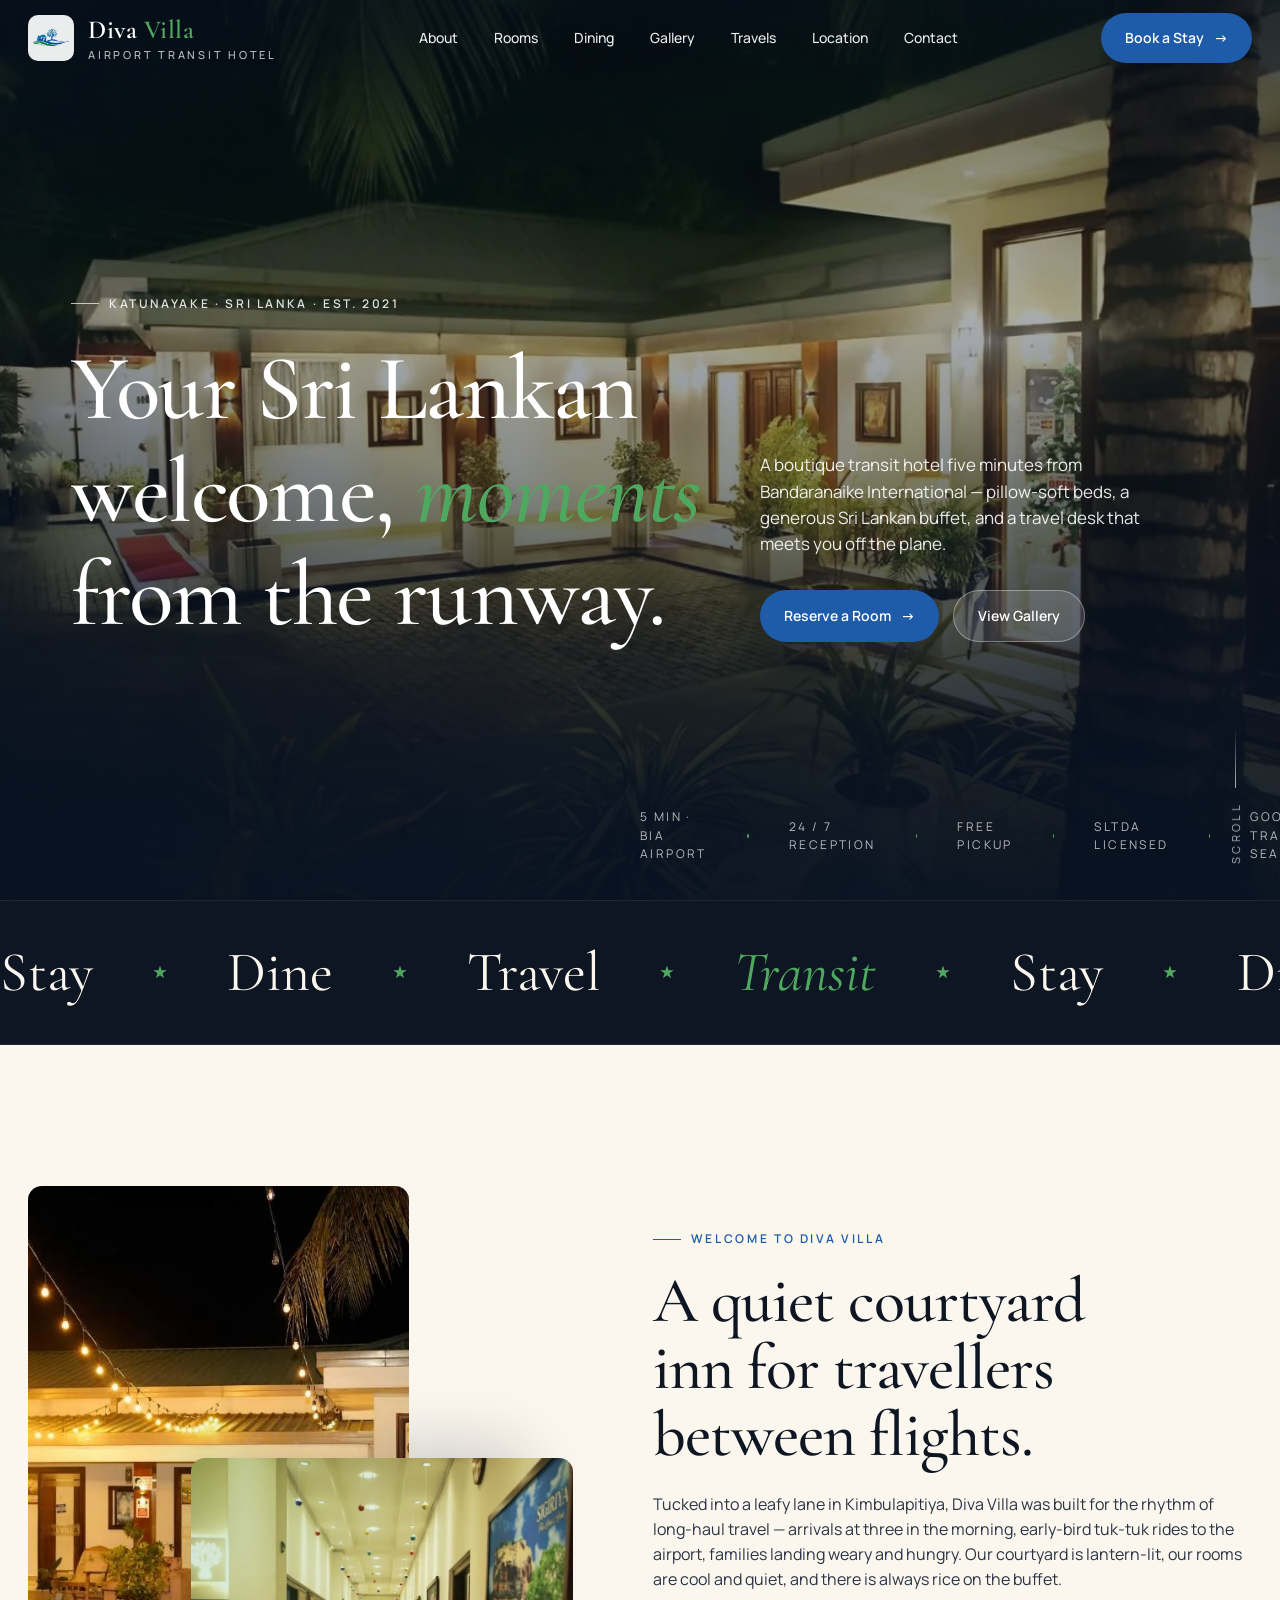
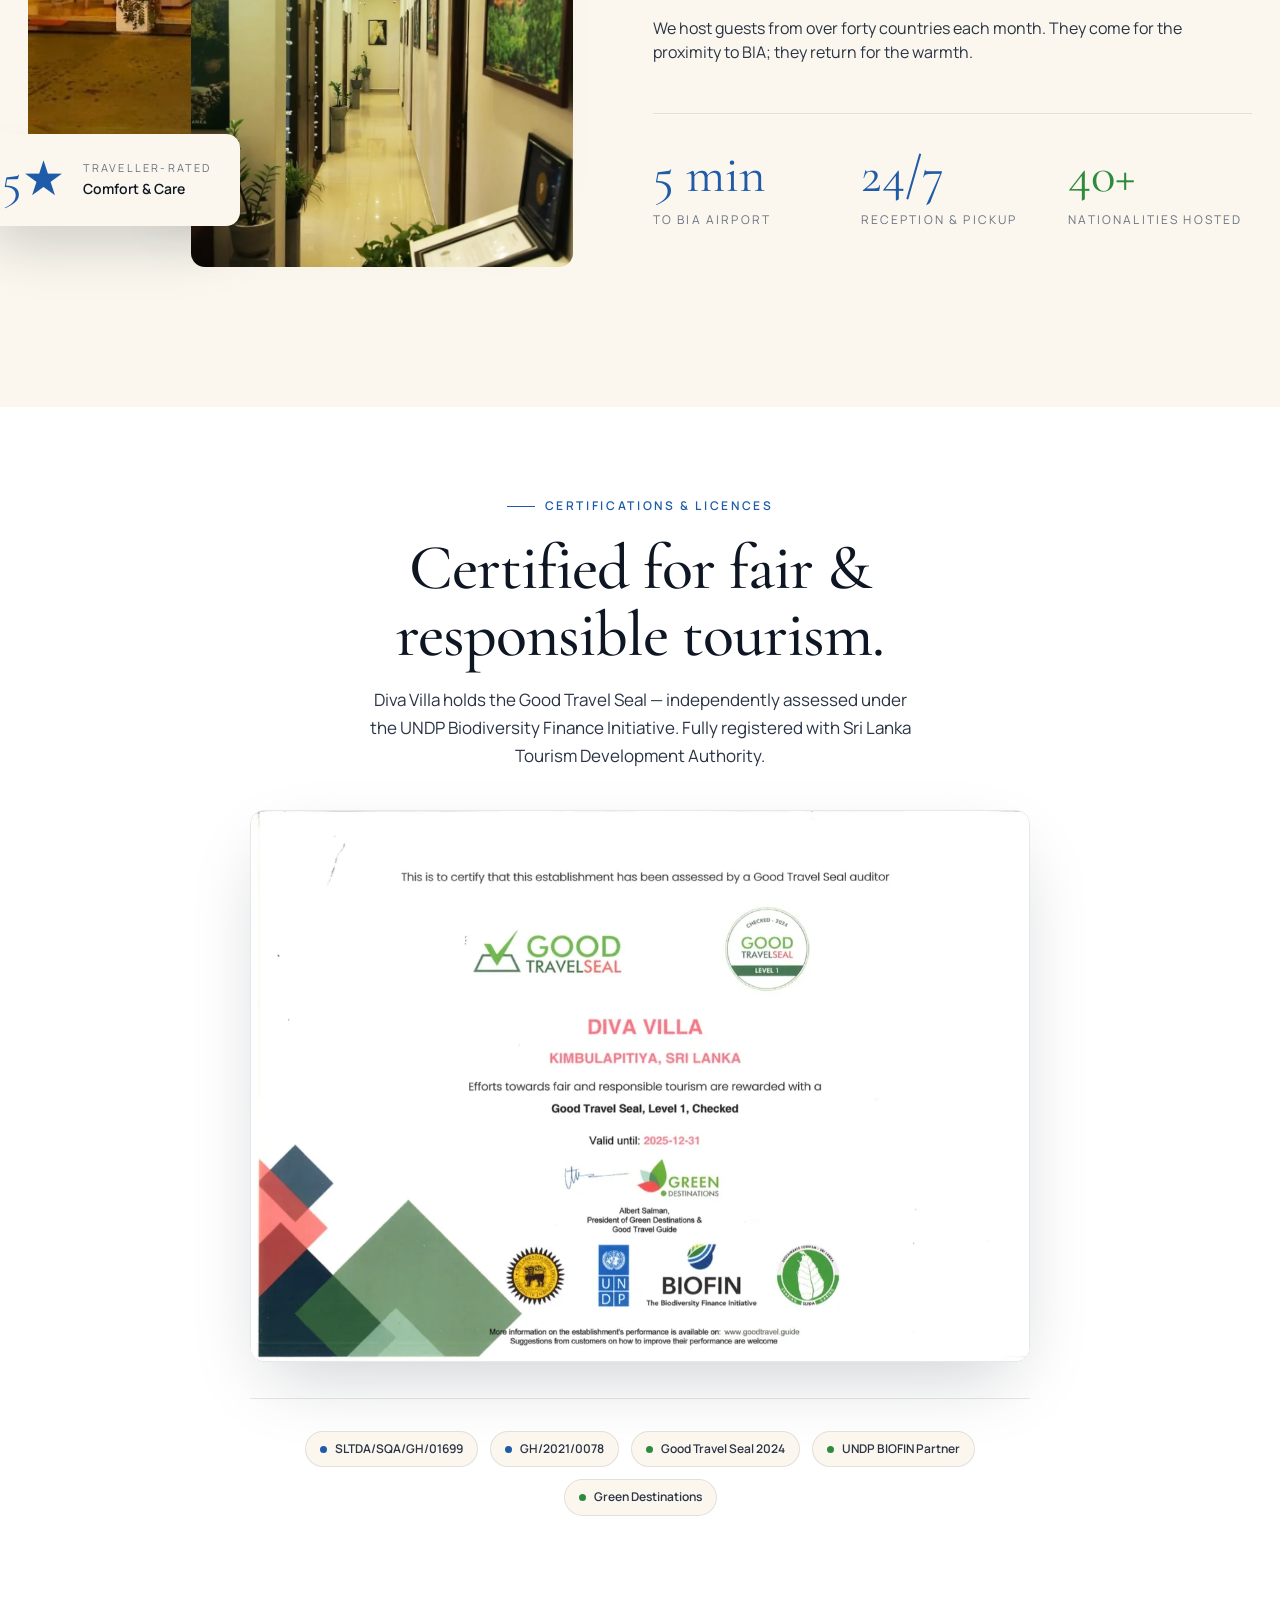
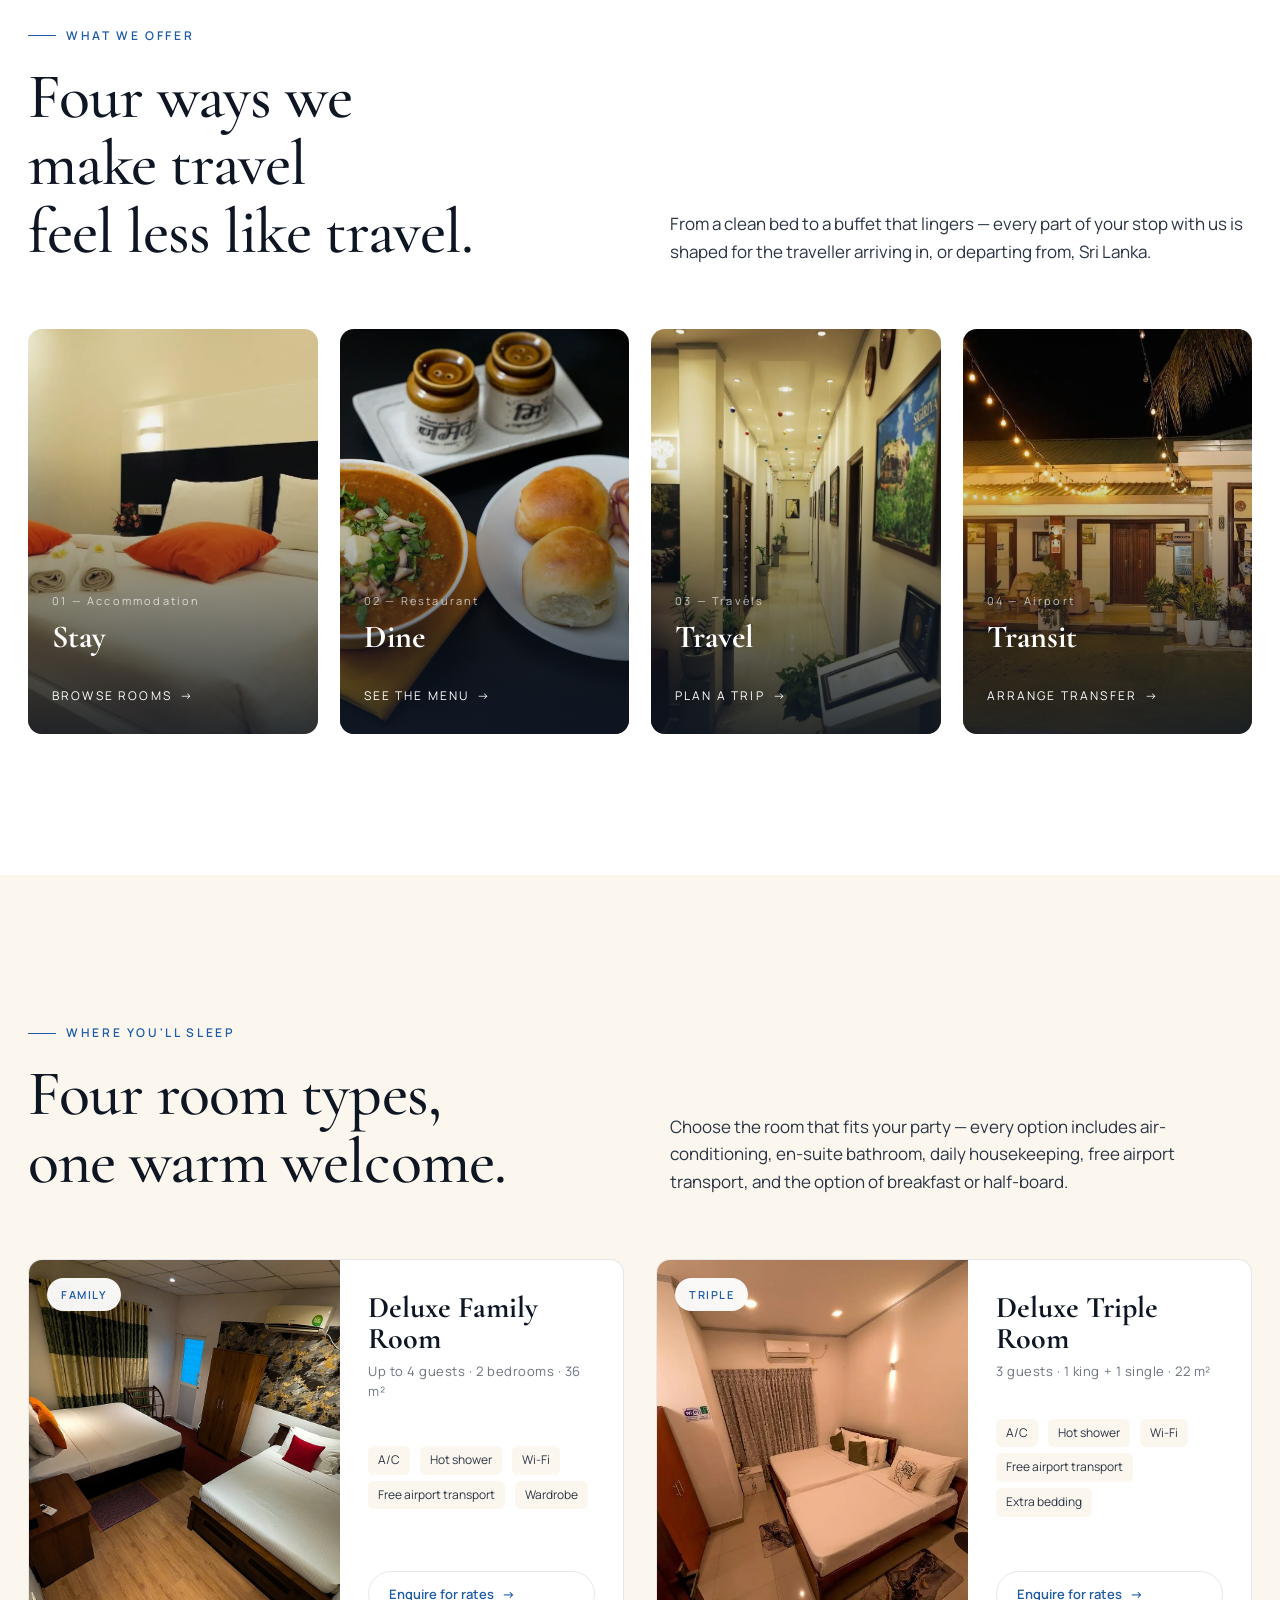
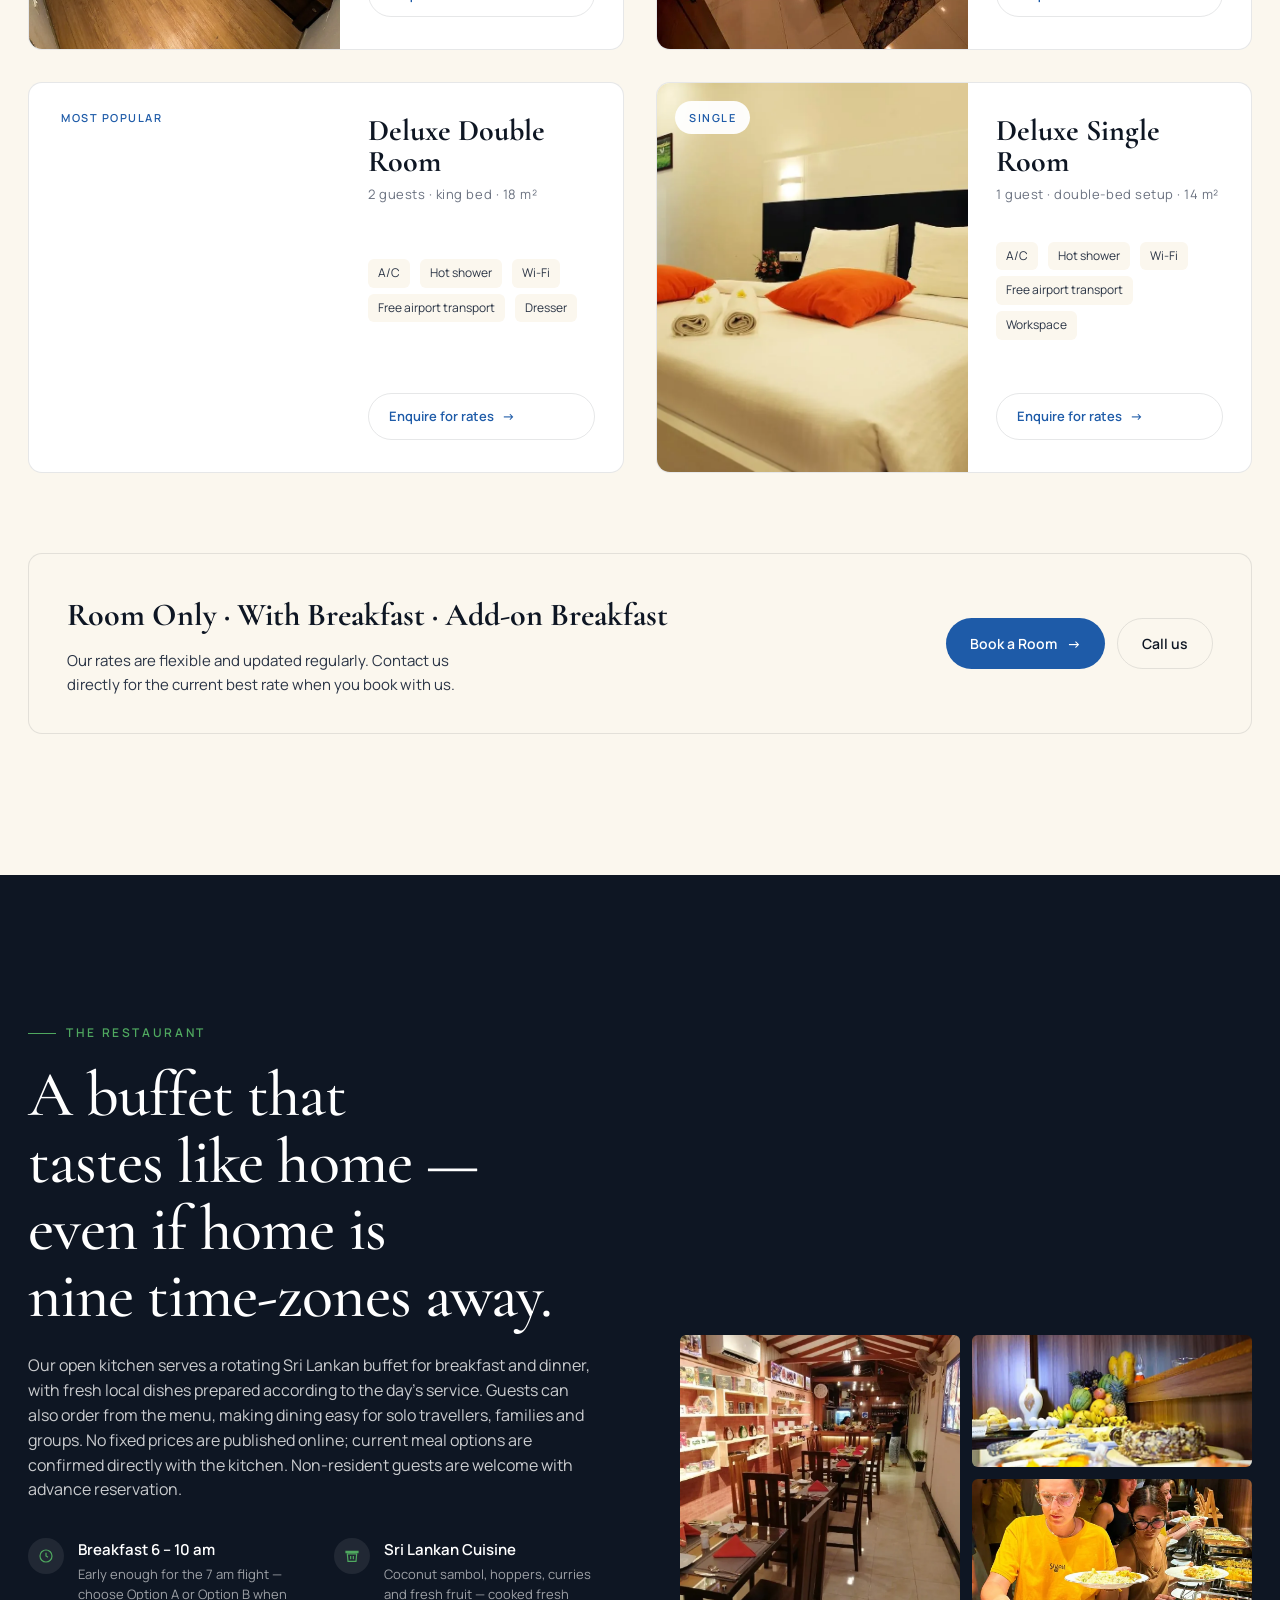
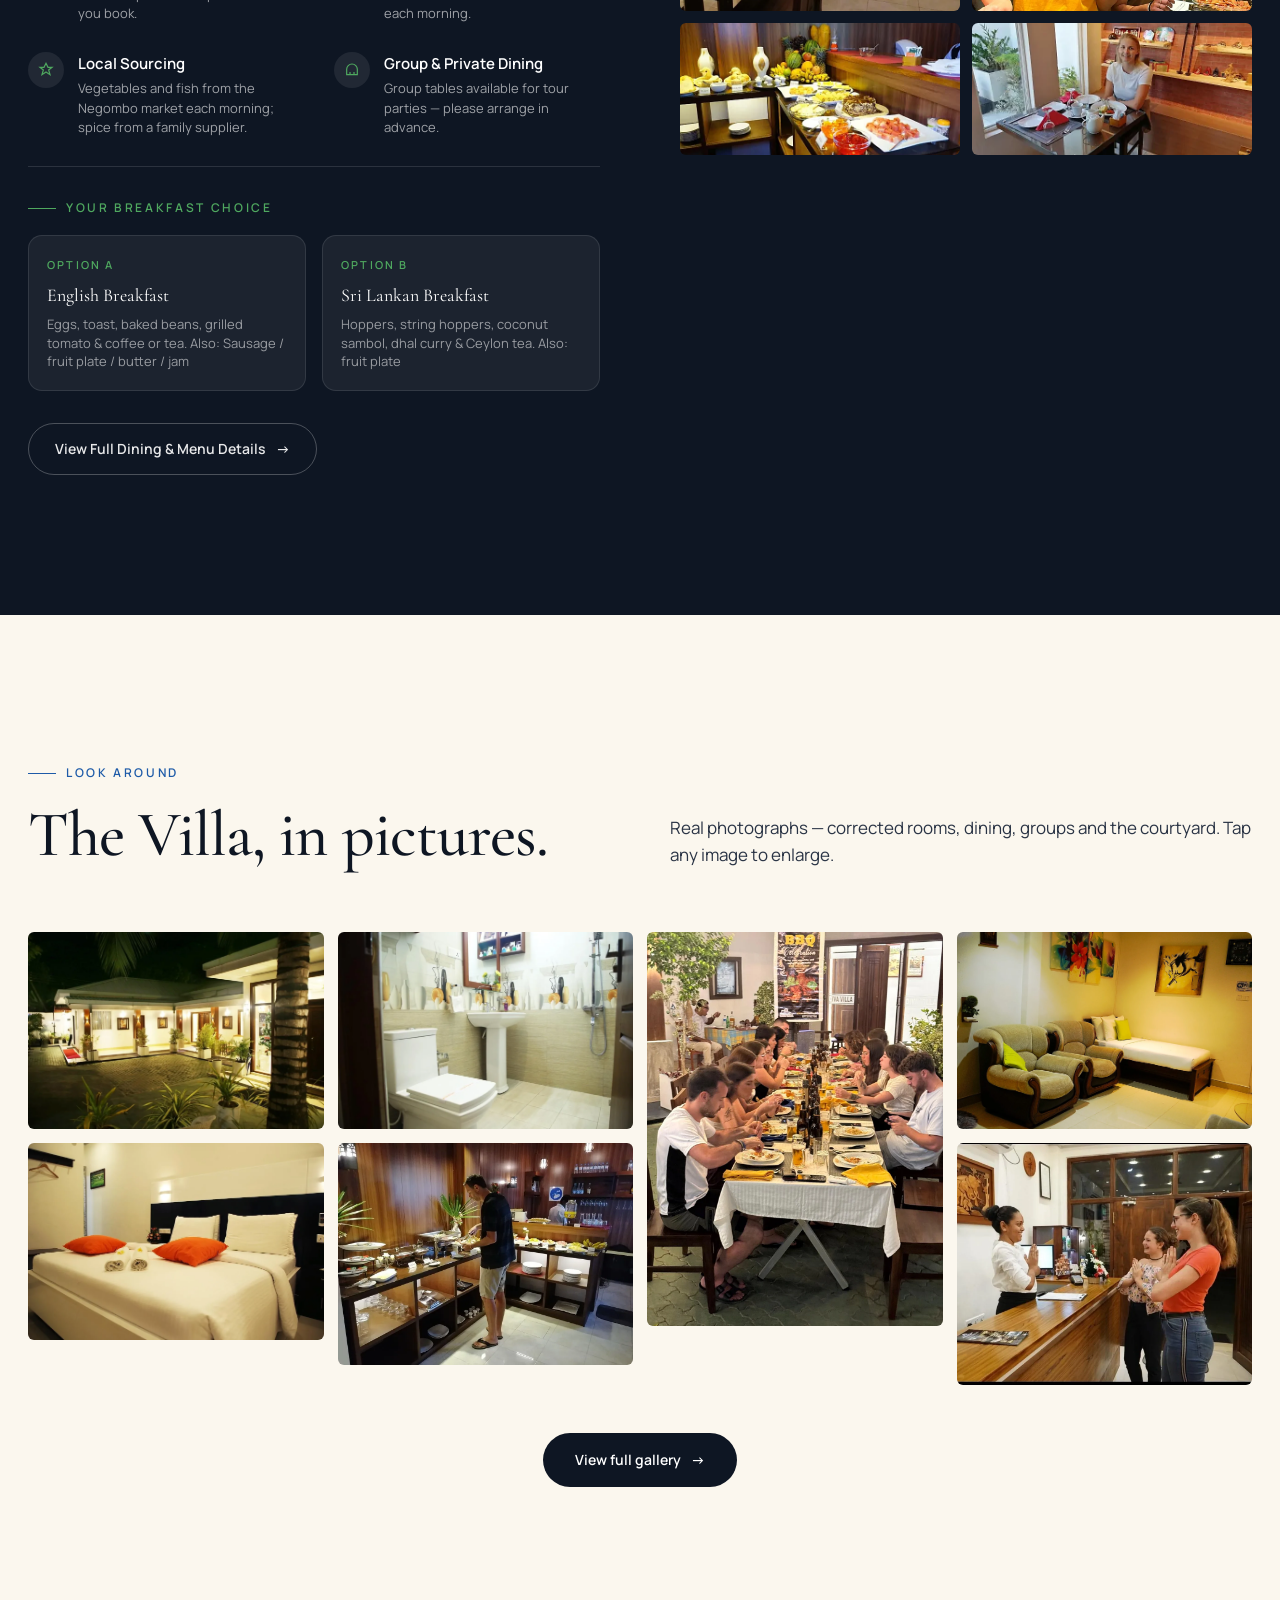
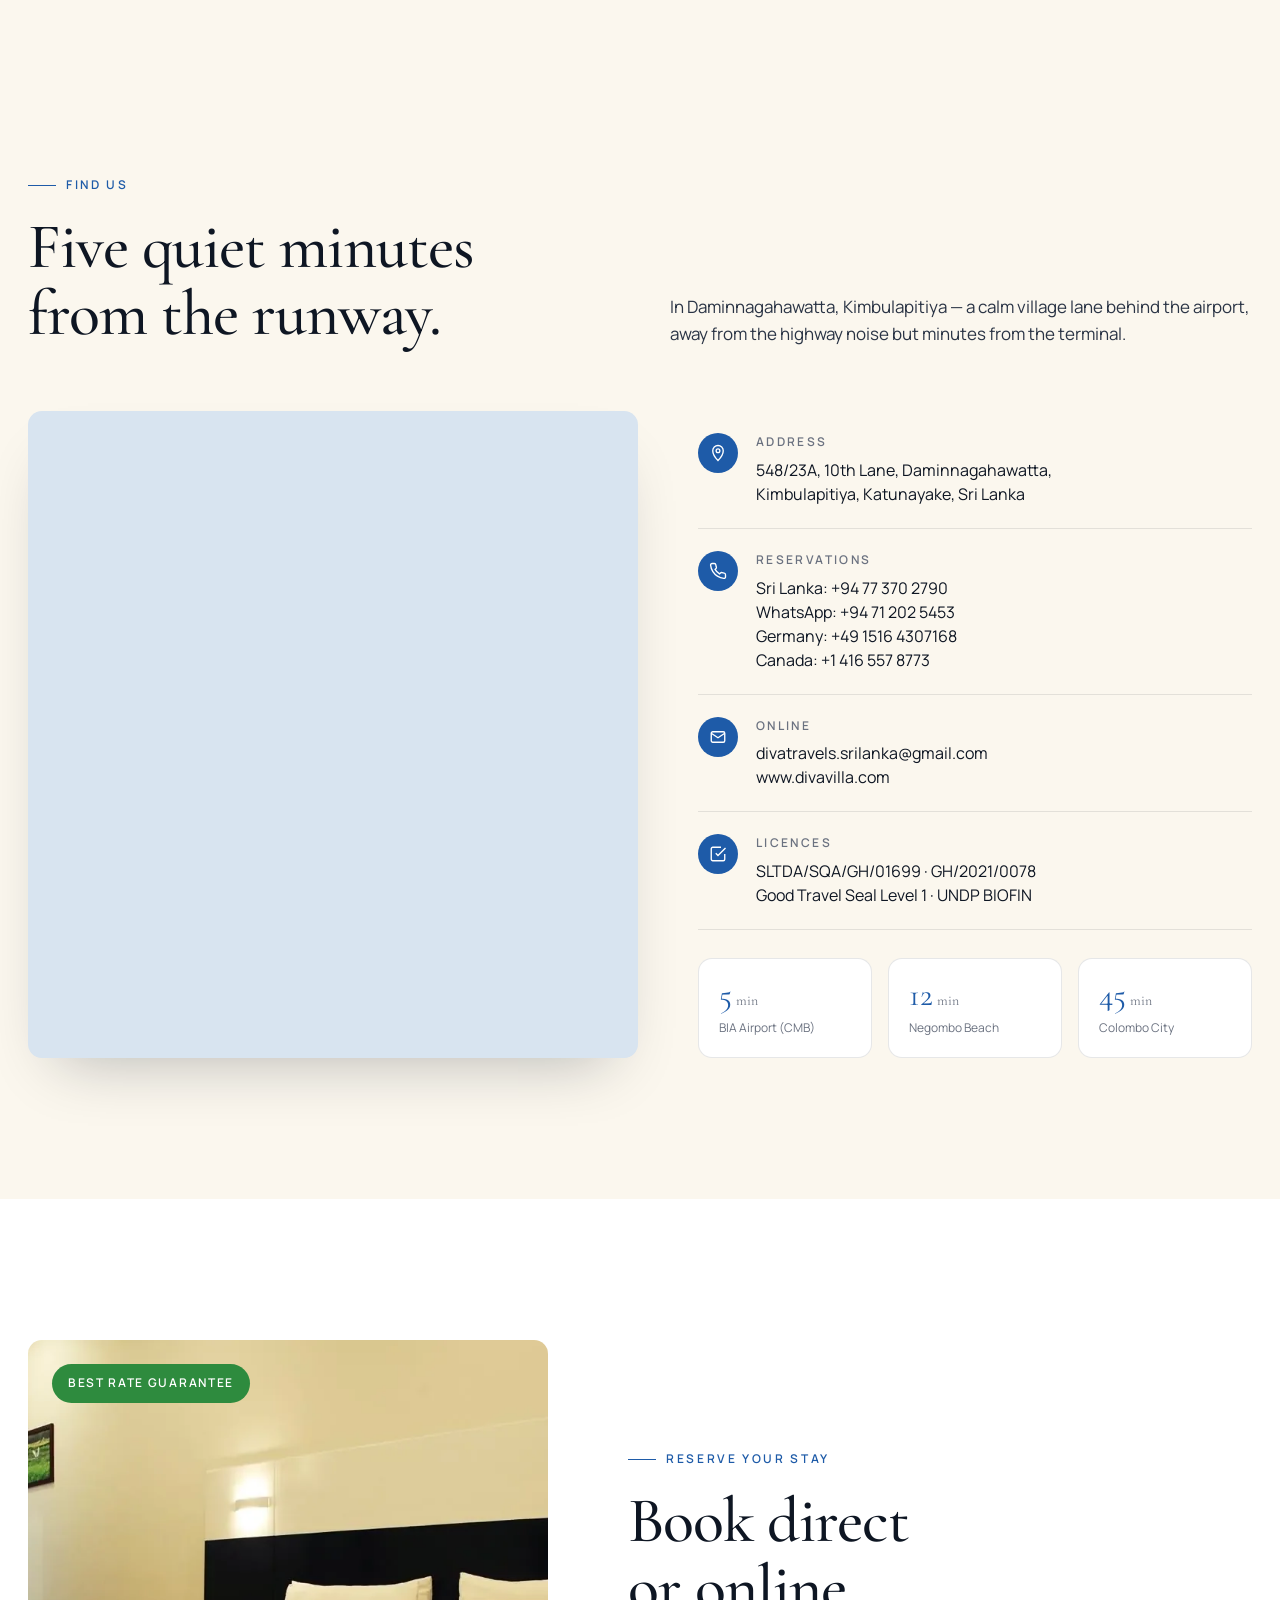
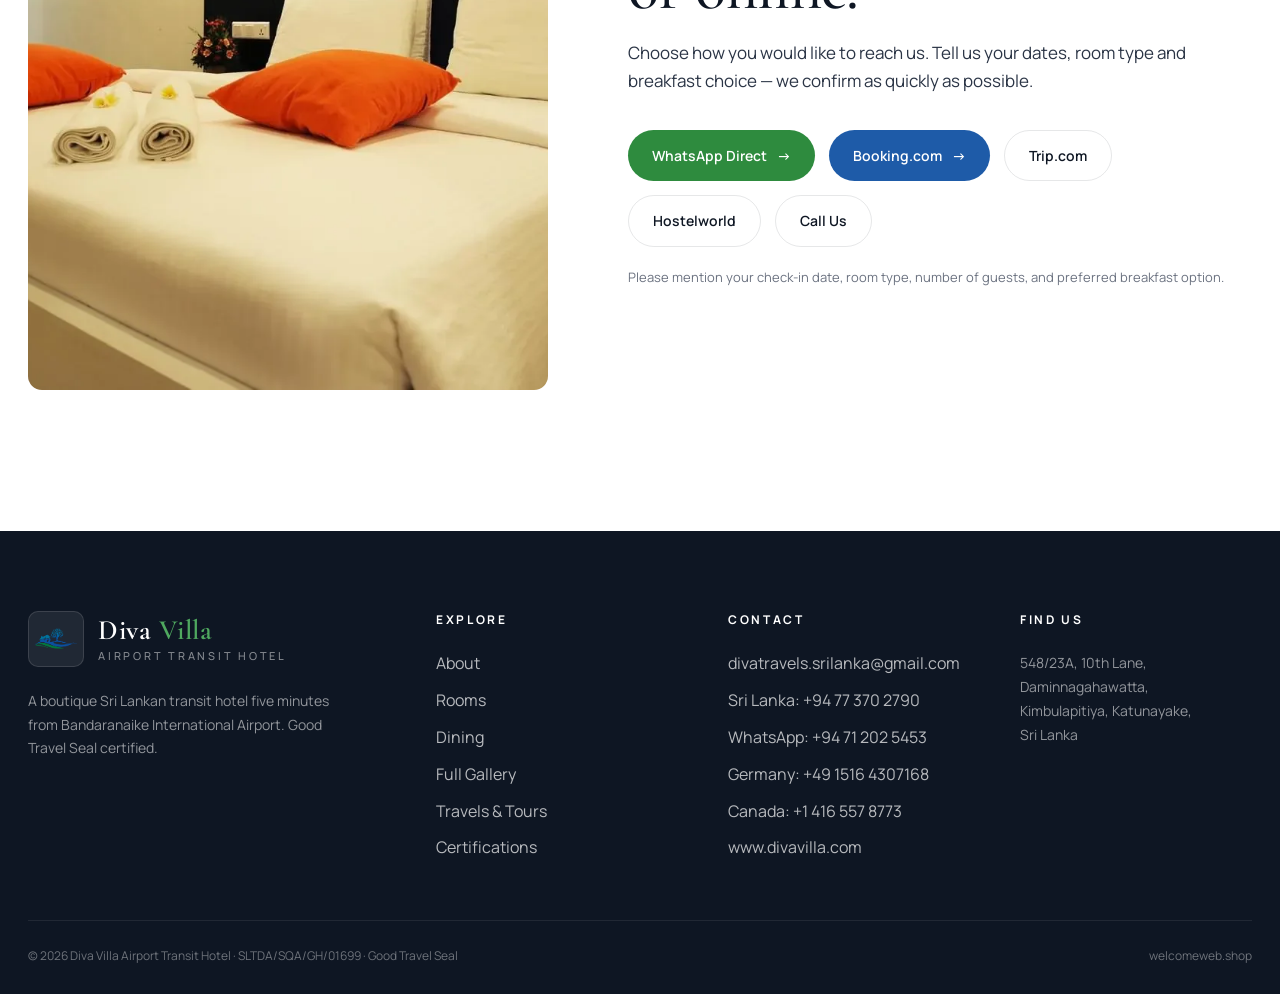
==== index.html @ 3279e752 "Add files via upload" ====
<!DOCTYPE html>
<html lang="en">
<head>
<meta charset="UTF-8">
<meta name="viewport" content="width=device-width, initial-scale=1.0, maximum-scale=5.0">
<title>Diva Villa Airport Transit Hotel | Katunayake, Sri Lanka</title>
<meta name="description" content="A peaceful courtyard transit hotel, five minutes from Bandaranaike International Airport (CMB). 24/7 reception and free airport transfers.">
<meta property="og:title" content="Diva Villa Airport Transit Hotel">
<meta property="og:description" content="A peaceful courtyard transit hotel, five minutes from Bandaranaike International Airport (CMB).">
<meta property="og:image" content="https://www.divavilla.com/assets/villa-front-night.webp">
<meta property="og:url" content="https://www.divavilla.com/">
<link rel="canonical" href="https://www.divavilla.com/">
<link rel="icon" type="image/png" href="assets/logo.png">

<link rel="preconnect" href="https://fonts.googleapis.com">
<link rel="preconnect" href="https://fonts.gstatic.com" crossorigin>
<link href="https://fonts.googleapis.com/css2?family=Cormorant+Garamond:ital,wght@0,400;0,500;0,600;0,700;1,400;1,500&family=Manrope:wght@300;400;500;600;700;800&display=swap" rel="stylesheet">
<!-- SEO performance hints -->
<meta name="robots" content="index,follow">
<meta name="theme-color" content="#0F2D52">
<meta name="geo.region" content="LK-1">
<meta name="geo.placename" content="Katunayake, Sri Lanka">
<meta name="geo.position" content="7.196435;79.905266">
<meta name="ICBM" content="7.196435, 79.905266">
<meta property="og:type" content="website">
<meta name="twitter:card" content="summary_large_image">
<link rel="preload" as="image" href="assets/courtyard-night-wide.webp" fetchpriority="high">
<script type="application/ld+json">
{
  "@context": "https://schema.org",
  "@type": "Hotel",
  "@id": "https://www.divavilla.com/#hotel",
  "name": "Diva Villa Airport Transit Hotel",
  "url": "https://www.divavilla.com/",
  "image": "https://www.divavilla.com/assets/villa-front-night.webp",
  "logo": "https://www.divavilla.com/assets/logo.png",
  "telephone": [
    "+94112265251",
    "+94712025453",
    "+94773702790",
    "+4915164307168",
    "+14165578773"
  ],
  "address": {
    "@type": "PostalAddress",
    "streetAddress": "548/23A, 10th Lane, Daminnagahawatta, Kimbulapitiya",
    "addressLocality": "Katunayake",
    "addressCountry": "LK"
  },
  "amenityFeature": [
    {
      "@type": "LocationFeatureSpecification",
      "name": "24/7 reception",
      "value": true
    },
    {
      "@type": "LocationFeatureSpecification",
      "name": "Airport transfers",
      "value": true
    },
    {
      "@type": "LocationFeatureSpecification",
      "name": "Breakfast",
      "value": true
    },
    {
      "@type": "LocationFeatureSpecification",
      "name": "Travel desk",
      "value": true
    }
  ],
  "priceRange": "Contact for current rates"
}
</script>
<!-- /SEO performance hints -->
<link rel="stylesheet" href="styles.css">
</head>
<body>
<div id="scroll-progress"></div>

<!-- ============ BOOKING MODAL ============ -->
<div id="booking-modal">
  <div class="modal-box">
    <button class="modal-close" aria-label="Close">&#x2715;</button>
    <div class="modal-eyebrow">Reserve your stay</div>
    <h2 class="modal-title">How would you like to book?</h2>
    <p class="modal-sub">Choose your preferred way to get in touch &mdash; we respond quickly.</p>
    <div class="modal-options">
      <button class="modal-option whatsapp whatsapp-pulse" data-whatsapp>
        <div class="modal-opt-icon">
          <svg width="24" height="24" viewBox="0 0 24 24" fill="currentColor"><path d="M17.472 14.382c-.297-.149-1.758-.867-2.03-.967-.273-.099-.471-.148-.67.15-.197.297-.767.966-.94 1.164-.173.199-.347.223-.644.075-.297-.15-1.255-.463-2.39-1.475-.883-.788-1.48-1.761-1.653-2.059-.173-.297-.018-.458.13-.606.134-.133.298-.347.446-.52.149-.174.198-.298.298-.497.099-.198.05-.371-.025-.52-.075-.149-.669-1.612-.916-2.207-.242-.579-.487-.5-.669-.51-.173-.008-.371-.01-.57-.01-.198 0-.52.074-.792.372-.272.297-1.04 1.016-1.04 2.479 0 1.462 1.065 2.875 1.213 3.074.149.198 2.096 3.2 5.077 4.487.709.306 1.262.489 1.694.625.712.227 1.36.195 1.871.118.571-.085 1.758-.719 2.006-1.413.248-.694.248-1.289.173-1.413-.074-.124-.272-.198-.57-.347z"/><path d="M12 0C5.373 0 0 5.373 0 12c0 2.121.555 4.112 1.528 5.837L.057 23.885l6.235-1.637A11.945 11.945 0 0012 24c6.627 0 12-5.373 12-12S18.627 0 12 0zm0 21.818a9.808 9.808 0 01-5.032-1.387l-.361-.214-3.702.971.988-3.608-.235-.372A9.818 9.818 0 012.182 12c0-5.42 4.398-9.818 9.818-9.818 5.42 0 9.818 4.398 9.818 9.818 0 5.42-4.398 9.818-9.818 9.818z"/></svg>
        </div>
        <div><div class="modal-opt-title">WhatsApp</div><div class="modal-opt-desc">Fastest direct reply</div></div>
        <div class="modal-opt-arrow">&#x2192;</div>
      </button>
      <a class="modal-option booking" href="https://www.booking.com/hotel/lk/diva-villa.html?aid=356980&label=gog235jc-10CAsohQFCCmRpdmEtdmlsbGFIM1gDaIUBiAEBmAEzuAEHyAEM2AED6AEB-AEBiAIBqAIBuALz07zQBsACAdICJDg5M2VkYWFiLThkZjMtNDVlMi04MGQxLWVkMmExN2I3ZmYyMtgCAeACAQ-Share-N233NC%401779383662&sid=bab2470b12e9bf8da55dcf1415dd28af&dest_id=-2222938&dest_type=city&dist=0&group_adults=2&group_children=0&hapos=1&hpos=1&no_rooms=1&req_adults=2&req_children=0&room1=A%2CA&sb_price_type=total&sr_order=popularity&srepoch=1779383697&srpvid=d8db7948b7a61bec&type=total&ucfs=1&" target="_blank" rel="noopener">
        <div class="modal-opt-icon"><svg width="22" height="22" viewBox="0 0 24 24" fill="none" stroke="currentColor" stroke-width="1.8"><rect x="3" y="4" width="18" height="17" rx="2"/><path d="M3 9h18M8 2v4M16 2v4"/></svg></div>
        <div><div class="modal-opt-title">Booking.com</div><div class="modal-opt-desc">Book securely online</div></div>
        <div class="modal-opt-arrow">&#x2192;</div>
      </a>
      <a class="modal-option trip" href="https://www.trip.com/w/VePMdBAGoU2" target="_blank" rel="noopener">
        <div class="modal-opt-icon"><svg width="22" height="22" viewBox="0 0 24 24" fill="none" stroke="currentColor" stroke-width="1.8"><path d="M3 12h18M12 3a9 9 0 100 18 9 9 0 000-18z"/><path d="M12 3c3 3 3 15 0 18M12 3c-3 3-3 15 0 18"/></svg></div>
        <div><div class="modal-opt-title">Trip.com</div><div class="modal-opt-desc">Book through Trip.com</div></div>
        <div class="modal-opt-arrow">&#x2192;</div>
      </a>
      <a class="modal-option hostelworld" href="https://www.hostelworld.com/pwa/hosteldetails.php/Diva-Villa-Airport-Transit-Hotel/Katunayake/338219?from=2026-05-31&to=2026-06-01&HostelNumber=338219&guests=2&Type=0&aff2=LK_x_desktop&utm_medium=metasearch&utm_source=googlehotelfinder&utm_content=hpa_31_05_2026_1_localuniversal_338219_LK_desktop_default___2&utm_campaign=LK&lead_time=9&campaign_id&hpa_click_type=hotel&hpa_date_search_type=default&hpa_site_property=localuniversal&hpa_occupancy=2&hpa_d_tax=0.00&hpa_d_total=18400.78&hpa_rateplan_id=2047933%7C2&hpa_u_country=LK&hpa_u_currency=LKR&hpa_u_lang=en&hpa_u_list_id&number_of_guests=2&hpa_room_id=2034066&hpa_pos=en&utm_source=shared_property&utm_medium=clipboard&utm_campaign=338219&source=web_shared_property-338219" target="_blank" rel="noopener">
        <div class="modal-opt-icon"><svg width="22" height="22" viewBox="0 0 24 24" fill="none" stroke="currentColor" stroke-width="1.8"><path d="M4 21V7l8-4 8 4v14"/><path d="M8 21v-6h8v6M9 10h.01M15 10h.01"/></svg></div>
        <div><div class="modal-opt-title">Hostelworld</div><div class="modal-opt-desc">Book through Hostelworld</div></div>
        <div class="modal-opt-arrow">&#x2192;</div>
      </a>
    </div>
    <div class="modal-note"><strong>Tip:</strong> Please mention your check-in date, room type, number of guests, and preferred breakfast option (Option A or Option B).</div>
  </div>
</div>

<!-- ============ NAV ============ -->
<header class="nav over-dark">
  <div class="wrap">
    <a class="brand" href="index.html" aria-label="Diva Villa">
      <span class="brand-mark">
        <img src="assets/logo.webp" alt="Diva Villa logo" width="500" height="500" decoding="async">
      </span>
      <span class="brand-text">
        <strong>Diva <em>Villa</em></strong>
        <span>Airport Transit Hotel</span>
      </span>
    </a>
    <nav class="nav-links">
      <a href="#about">About</a>
      <a href="#rooms">Rooms</a>
      <a href="dining.html">Dining</a>
      <a href="gallery.html">Gallery</a>
      <a href="travels.html">Travels</a>
      <a href="#location">Location</a>
      <a href="#contact">Contact</a>
    </nav>
    <a class="btn btn-primary" href="#contact" data-booking-trigger>
      Book a Stay <span class="arrow">→</span>
    </a>
    <button class="menu-toggle" aria-label="Menu">
      <svg width="20" height="20" viewBox="0 0 20 20" fill="none" stroke="currentColor" stroke-width="1.5"><line x1="3" y1="6" x2="17" y2="6"/><line x1="3" y1="14" x2="17" y2="14"/></svg>
    </button>
  </div>
</header>

<!-- ============ HERO ============ -->
<section class="hero" id="top">
  <div class="hero-bg" id="hero-carousel">
    <div class="hero-slide active" style="background-image:url('assets/courtyard-night-wide.webp')"></div>
    <div class="hero-slide" style="background-image:url('assets/villa-front-night.webp')"></div>
    <div class="hero-slide" style="background-image:url('assets/villa-garden-courtyard.webp')"></div>
    <div class="hero-slide" style="background-image:url('assets/hero-lobby-hall.webp')"></div>
  </div>
  <div class="wrap">
    <div class="hero-grid">
      <div>
        <div class="eyebrow hero-eyebrow">Katunayake · Sri Lanka · est. 2021</div>
        <h1 class="h1">
          <span class="hero-line"><span class="word">Your</span></span>
          <span class="hero-line"><span class="word">Sri</span></span>
          <span class="hero-line"><span class="word">Lankan</span></span><br>
          <span class="hero-line"><span class="word">welcome,</span></span>
          <span class="hero-line"><span class="word accent">moments</span></span><br>
          <span class="hero-line"><span class="word">from</span></span>
          <span class="hero-line"><span class="word">the</span></span>
          <span class="hero-line"><span class="word">runway.</span></span>
        </h1>
      </div>
      <div class="hero-meta">
        <p>A boutique transit hotel five minutes from Bandaranaike International — pillow-soft beds, a generous Sri Lankan buffet, and a travel desk that meets you off the plane.</p>
        <div class="hero-actions">
          <a class="btn btn-primary" href="#contact" data-booking-trigger>Reserve a Room <span class="arrow">→</span></a>
          <a class="btn btn-light" href="gallery.html">View Gallery</a>
        </div>
      </div>
    </div>
  </div>
  <div class="hero-bar">
    <span>5 min · BIA Airport</span>
    <span class="dot"></span>
    <span>24 / 7 Reception</span>
    <span class="dot"></span>
    <span>Free Pickup</span>
    <span class="dot"></span>
    <span>SLTDA Licensed</span>
    <span class="dot"></span>
    <span>Good Travel Seal</span>
  </div>
  <div class="scroll-cue">Scroll</div>
</section>

<!-- ============ MARQUEE ============ -->
<div class="marquee" aria-hidden="true">
  <div class="marquee-track">
    <span>Stay <span class="star"></span> Dine <span class="star"></span> Travel <span class="star"></span> <em>Transit</em> <span class="star"></span> Stay <span class="star"></span> Dine <span class="star"></span> Travel <span class="star"></span> <em>Transit</em> <span class="star"></span></span>
    <span>Stay <span class="star"></span> Dine <span class="star"></span> Travel <span class="star"></span> <em>Transit</em> <span class="star"></span> Stay <span class="star"></span> Dine <span class="star"></span> Travel <span class="star"></span> <em>Transit</em> <span class="star"></span></span>
  </div>
</div>

<!-- ============ ABOUT ============ -->
<section id="about">
  <div class="wrap">
    <div class="about-grid">
      <div class="about-images reveal-x">
        <div class="about-img-main">
          <img src="assets/villa-front-night.webp" alt="Diva Villa entrance porch at night" width="1024" height="710" decoding="async" loading="lazy">
        </div>
        <div class="about-img-sub">
          <img src="assets/hallway-lit-corridor.webp" alt="Lantern-lit hallway" width="852" height="1280" decoding="async" loading="lazy">
        </div>
        <div class="about-badge">
          <div class="num">5★</div>
          <div>
            <small>Traveller-rated</small>
            <strong>Comfort & Care</strong>
          </div>
        </div>
      </div>
      <div class="about-body reveal">
        <div class="eyebrow">Welcome to Diva Villa</div>
        <h2 class="h2" style="margin-top:18px">A quiet courtyard inn for travellers between flights.</h2>
        <p>Tucked into a leafy lane in Kimbulapitiya, Diva Villa was built for the rhythm of long-haul travel — arrivals at three in the morning, early-bird tuk-tuk rides to the airport, families landing weary and hungry. Our courtyard is lantern-lit, our rooms are cool and quiet, and there is always rice on the buffet.</p>
        <p>We host guests from over forty countries each month. They come for the proximity to BIA; they return for the warmth.</p>
        <div class="about-stats">
          <div class="about-stat">
            <div class="num"><span data-count="5" data-suffix=" min">0</span></div>
            <div class="lbl">to BIA Airport</div>
          </div>
          <div class="about-stat">
            <div class="num"><span data-count="24" data-suffix="/7">0</span></div>
            <div class="lbl">Reception & Pickup</div>
          </div>
          <div class="about-stat">
            <div class="num"><em><span data-count="40" data-suffix="+">0</span></em></div>
            <div class="lbl">Nationalities Hosted</div>
          </div>
        </div>
      </div>
    </div>
  </div>
</section>

<!-- ============ CERTIFICATIONS ============ -->
<section class="certs" id="certifications">
  <div class="wrap">
    <div class="cert-centered reveal">
      <div class="eyebrow" style="justify-content:center">Certifications &amp; Licences</div>
      <h2 class="h2" style="margin-top:18px;text-align:center">Certified for fair &amp;<br>responsible tourism.</h2>
      <p class="cert-intro">Diva Villa holds the Good Travel Seal — independently assessed under the UNDP Biodiversity Finance Initiative. Fully registered with Sri Lanka Tourism Development Authority.</p>

      <div class="cert-img-wrap">
        <img src="assets/good-travel-seal-certificate.webp" alt="Good Travel Seal Certificate — Diva Villa" width="1200" height="848" decoding="async" loading="lazy">
      </div>

      <div class="cert-badges cert-badges-center">
        <span class="cert-badge"><span class="bdot blue"></span>SLTDA/SQA/GH/01699</span>
        <span class="cert-badge"><span class="bdot blue"></span>GH/2021/0078</span>
        <span class="cert-badge"><span class="bdot"></span>Good Travel Seal 2024</span>
        <span class="cert-badge"><span class="bdot"></span>UNDP BIOFIN Partner</span>
        <span class="cert-badge"><span class="bdot"></span>Green Destinations</span>
      </div>
    </div>
  </div>
</section>

<!-- ============ SERVICES ============ -->
<section class="services" id="services">
  <div class="wrap">
    <div class="section-head">
      <div class="reveal">
        <div class="eyebrow">What we offer</div>
        <h2 class="h2" style="margin-top:18px">Four ways we make travel<br>feel less like travel.</h2>
      </div>
      <p class="lead reveal">From a clean bed to a buffet that lingers — every part of your stop with us is shaped for the traveller arriving in, or departing from, Sri Lanka.</p>
    </div>

    <div class="svc-grid stagger">
      <article class="svc-card">
        <img src="assets/deluxe-double-room-orange-wide.webp" alt="Hotel room" width="1280" height="853" decoding="async" loading="lazy">
        <div class="svc-card-body">
          <div class="idx">01 — Accommodation</div>
          <h3>Stay</h3>
          <p>Single, double, triple and family rooms with air-conditioning, hot water, and bed-linen pressed daily.</p>
          <a href="#rooms" class="more">Browse rooms</a>
        </div>
      </article>
      <article class="svc-card">
        <img src="assets/sri-lankan-breakfast.webp" alt="Sri Lankan buffet" width="1000" height="750" decoding="async" loading="lazy">
        <div class="svc-card-body">
          <div class="idx">02 — Restaurant</div>
          <h3>Dine</h3>
          <p>Sri Lankan breakfast and dinner buffets — rice, curries, fresh fruit and seasonal sweets. Open to the public.</p>
          <a href="#dining" class="more">See the menu</a>
        </div>
      </article>
      <article class="svc-card">
        <img src="assets/hallway-lit-corridor.webp" alt="Travel service" width="852" height="1280" decoding="async" loading="lazy">
        <div class="svc-card-body">
          <div class="idx">03 — Travels</div>
          <h3>Travel</h3>
          <p>A dedicated travel desk for tours, transfers and bespoke island itineraries — Sigiriya, Galle, Kandy and beyond. Own vehicles, full service.</p>
          <a href="travels.html" class="more">Plan a trip</a>
        </div>
      </article>
      <article class="svc-card">
        <img src="assets/villa-front-night.webp" alt="Airport transit" width="1024" height="710" decoding="async" loading="lazy">
        <div class="svc-card-body">
          <div class="idx">04 — Airport</div>
          <h3>Transit</h3>
          <p>Complimentary BIA pickup & drop-off, 24-hour reception, day-use rooms and red-eye check-ins welcomed.</p>
          <a href="#contact" class="more">Arrange transfer</a>
        </div>
      </article>
    </div>
  </div>
</section>

<!-- ============ ROOMS ============ -->
<section class="rooms" id="rooms">
  <div class="wrap">
    <div class="section-head">
      <div class="reveal">
        <div class="eyebrow">Where you'll sleep</div>
        <h2 class="h2" style="margin-top:18px">Four room types,<br>one warm welcome.</h2>
      </div>
      <p class="lead reveal">Choose the room that fits your party — every option includes air-conditioning, en-suite bathroom, daily housekeeping, free airport transport, and the option of breakfast or half-board.</p>
    </div>

    <div class="rooms-grid stagger">
      <article class="room">
        <div class="room-img">
          <span class="tag">Family</span>
          <img src="assets/family-room-two-beds.webp" alt="Deluxe Family Room with two beds" width="1400" height="1054" decoding="async" loading="lazy">
        </div>
        <div class="room-body">
          <div>
            <h3>Deluxe Family Room</h3>
            <div class="pax">Up to 4 guests · 2 bedrooms · 36 m²</div>
          </div>
          <div class="room-amen">
            <span>A/C</span><span>Hot shower</span><span>Wi-Fi</span><span>Free airport transport</span><span>Wardrobe</span>
          </div>
          <a href="#contact" class="room-contact-link" data-booking-trigger>Enquire for rates <span>→</span></a>
        </div>
      </article>

      <article class="room">
        <div class="room-img">
          <span class="tag">Triple</span>
          <img src="assets/deluxe-single-room-compact.webp" alt="Deluxe Triple Room bed setup" width="578" height="768" decoding="async" loading="lazy">
        </div>
        <div class="room-body">
          <div>
            <h3>Deluxe Triple Room</h3>
            <div class="pax">3 guests · 1 king + 1 single · 22 m²</div>
          </div>
          <div class="room-amen">
            <span>A/C</span><span>Hot shower</span><span>Wi-Fi</span><span>Free airport transport</span><span>Extra bedding</span>
          </div>
          <a href="#contact" class="room-contact-link" data-booking-trigger>Enquire for rates <span>→</span></a>
        </div>
      </article>

      <article class="room">
        <div class="room-img">
          <span class="tag">Most Popular</span>
          <img src="assets/deluxe-double-room-red-cushions.webp" alt="Deluxe Double Room" width="1280" height="853" decoding="async" loading="lazy">
        </div>
        <div class="room-body">
          <div>
            <h3>Deluxe Double Room</h3>
            <div class="pax">2 guests · king bed · 18 m²</div>
          </div>
          <div class="room-amen">
            <span>A/C</span><span>Hot shower</span><span>Wi-Fi</span><span>Free airport transport</span><span>Dresser</span>
          </div>
          <a href="#contact" class="room-contact-link" data-booking-trigger>Enquire for rates <span>→</span></a>
        </div>
      </article>

      <article class="room">
        <div class="room-img">
          <span class="tag">Single</span>
          <img src="assets/deluxe-double-room-orange-wide.webp" alt="Deluxe Single Room with double-bed setup" width="1280" height="853" decoding="async" loading="lazy">
        </div>
        <div class="room-body">
          <div>
            <h3>Deluxe Single Room</h3>
            <div class="pax">1 guest · double-bed setup · 14 m²</div>
          </div>
          <div class="room-amen">
            <span>A/C</span><span>Hot shower</span><span>Wi-Fi</span><span>Free airport transport</span><span>Workspace</span>
          </div>
          <a href="#contact" class="room-contact-link" data-booking-trigger>Enquire for rates <span>→</span></a>
        </div>
      </article>
    </div>

    <div class="rates-contact reveal">
      <div class="rates-contact-body">
        <h3>Room Only · With Breakfast · Add-on Breakfast</h3>
        <p>Our rates are flexible and updated regularly. Contact us directly for the current best rate when you book with us.</p>
      </div>
      <div class="rates-contact-actions">
        <a href="#contact" class="btn btn-primary" data-booking-trigger>Book a Room <span class="arrow">→</span></a>
        <a href="tel:+94773702790" class="btn btn-ghost">Call us</a>
      </div>
    </div>
  </div>
</section>

<!-- ============ DINING ============ -->
<section class="dining" id="dining">
  <div class="wrap">
    <div class="dining-grid">
      <div class="dining-body reveal">
        <div class="eyebrow">The Restaurant</div>
        <h2 class="h2" style="margin-top:18px">A buffet that<br>tastes like home —<br>even if home is<br>nine time-zones away.</h2>
        <p>Our open kitchen serves a rotating Sri Lankan buffet for breakfast and dinner, with fresh local dishes prepared according to the day’s service. Guests can also order from the menu, making dining easy for solo travellers, families and groups. No fixed prices are published online; current meal options are confirmed directly with the kitchen. Non-resident guests are welcome with advance reservation.</p>

        <div class="dining-features">
          <div class="dining-feature">
            <div class="ico">
              <svg width="16" height="16" viewBox="0 0 24 24" fill="none" stroke="currentColor" stroke-width="1.8"><circle cx="12" cy="12" r="9"/><path d="M12 7v5l3 2"/></svg>
            </div>
            <div>
              <h4>Breakfast 6 &ndash; 10 am</h4>
              <p>Early enough for the 7 am flight &mdash; choose Option A or Option B when you book.</p>
            </div>
          </div>
          <div class="dining-feature">
            <div class="ico">
              <svg width="16" height="16" viewBox="0 0 24 24" fill="none" stroke="currentColor" stroke-width="1.8"><path d="M3 5h18v2H3zm2 4h14l-1 11H6L5 9zm5 3v5m4-5v5"/></svg>
            </div>
            <div>
              <h4>Sri Lankan Cuisine</h4>
              <p>Coconut sambol, hoppers, curries and fresh fruit &mdash; cooked fresh each morning.</p>
            </div>
          </div>
          <div class="dining-feature">
            <div class="ico">
              <svg width="16" height="16" viewBox="0 0 24 24" fill="none" stroke="currentColor" stroke-width="1.8"><path d="M12 2L9 8H3l5 4-2 7 6-4 6 4-2-7 5-4h-6z"/></svg>
            </div>
            <div>
              <h4>Local Sourcing</h4>
              <p>Vegetables and fish from the Negombo market each morning; spice from a family supplier.</p>
            </div>
          </div>
          <div class="dining-feature">
            <div class="ico">
              <svg width="16" height="16" viewBox="0 0 24 24" fill="none" stroke="currentColor" stroke-width="1.8"><path d="M4 11a8 8 0 0116 0v8H4z"/><path d="M9 19v-4m6 4v-4"/></svg>
            </div>
            <div>
              <h4>Group &amp; Private Dining</h4>
              <p>Group tables available for tour parties &mdash; please arrange in advance.</p>
            </div>
          </div>
        </div>

        <div class="dining-breakfast-choice reveal">
          <div class="eyebrow" style="color:var(--c-green-2)">Your Breakfast Choice</div>
          <div class="breakfast-choice-cards">
            <div class="bc-card">
              <div class="bc-card-label">Option A</div>
              <div class="bc-card-title">English Breakfast</div>
              <div class="bc-card-note">Eggs, toast, baked beans, grilled tomato &amp; coffee or tea. Also: Sausage / fruit plate / butter / jam</div>
            </div>
            <div class="bc-card">
              <div class="bc-card-label">Option B</div>
              <div class="bc-card-title">Sri Lankan Breakfast</div>
              <div class="bc-card-note">Hoppers, string hoppers, coconut sambol, dhal curry &amp; Ceylon tea. Also: fruit plate</div>
            </div>
          </div>
          <a href="dining.html" class="dining-view-more">View Full Dining &amp; Menu Details</a>
        </div>
      </div>

      <div class="dining-collage reveal">
        <div class="dc dc1">
          <img src="assets/restaurant-dining-room.webp" alt="Restaurant tables" width="864" height="1152" decoding="async" loading="lazy">
        </div>
        <div class="dc dc2">
          <img src="assets/breakfast-fruit-buffet.webp" alt="Breakfast fruit buffet" width="600" height="400" decoding="async" loading="lazy">
        </div>
        <div class="dc dc3">
          <img src="assets/guest-buffet-serving.webp" alt="Guest serving from buffet" width="1050" height="1400" decoding="async" loading="lazy">
        </div>
        <div class="dc dc4">
          <img src="assets/buffet-fruit-table.webp" alt="Fresh fruit buffet table" width="600" height="400" decoding="async" loading="lazy">
        </div>
        <div class="dc dc5">
          <img src="assets/guest-breakfast-table.webp" alt="Breakfast table with guests" width="600" height="400" decoding="async" loading="lazy">
        </div>
      </div>
    </div>
  </div>
</section>

<!-- ============ GALLERY ============ -->
<section class="gallery" id="gallery">
  <div class="wrap">
    <div class="section-head">
      <div class="reveal">
        <div class="eyebrow">Look around</div>
        <h2 class="h2" style="margin-top:18px">The Villa, in pictures.</h2>
      </div>
      <p class="lead reveal">Real photographs — corrected rooms, dining, groups and the courtyard. Tap any image to enlarge.</p>
    </div>

    <div class="masonry">
      <div class="masonry-item" data-cat="property"><img src="assets/courtyard-night-wide.webp" alt="Diva Villa courtyard illuminated at night" width="1280" height="853" decoding="async" loading="lazy"><span class="cap">Courtyard at night</span></div>
      <div class="masonry-item" data-cat="rooms"><img src="assets/deluxe-double-room-orange-wide.webp" alt="Wide view of Deluxe Double Room — Diva Villa" width="1280" height="853" decoding="async" loading="lazy"><span class="cap">Deluxe Double · wide</span></div>
      <div class="masonry-item" data-cat="bathroom"><img src="assets/modern-bathroom-white.webp" alt="Clean private shower with hot water and modern fixtures" width="1280" height="853" decoding="async" loading="lazy"><span class="cap">Hot-water shower</span></div>
      <div class="masonry-item" data-cat="dining"><img src="assets/breakfast-buffet-guest.webp" alt="Guests selecting from the rich morning breakfast buffet" width="1024" height="768" decoding="async" loading="lazy"><span class="cap">Breakfast buffet</span></div>
      <div class="masonry-item" data-cat="dining"><img src="assets/group-bbq-dinner-table.webp" alt="Cozy restaurant dining room atmosphere — Diva Villa" width="960" height="1280" decoding="async" loading="lazy"><span class="cap">Restaurant atmosphere</span></div>
      <div class="masonry-item" data-cat="rooms"><img src="assets/family-room-lounge-beds.webp" alt="Deluxe Family Room lounge and beds" width="1400" height="933" decoding="async" loading="lazy"><span class="cap">Deluxe Family Room</span></div>
      <div class="masonry-item" data-cat="people"><img src="assets/reception-checkin-guests.webp" alt="Warm reception welcome by Diva Villa staff" width="1058" height="866" decoding="async" loading="lazy"><span class="cap">Ayubowan welcome</span></div>
    </div>

    <div class="gallery-view-all reveal">
      <a href="gallery.html">View full gallery <span class="arrow">→</span></a>
    </div>
  </div>
</section>

<!-- Lightbox -->
<div class="lightbox" id="lightbox">
  <button class="lbclose" aria-label="Close">✕</button>
  <button class="lbprev" aria-label="Previous">‹</button>
  <button class="lbnext" aria-label="Next">›</button>
  <img alt="">
</div>

<!-- ============ LOCATION ============ -->
<section class="location" id="location">
  <div class="wrap">
    <div class="section-head">
      <div class="reveal">
        <div class="eyebrow">Find us</div>
        <h2 class="h2" style="margin-top:18px">Five quiet minutes<br>from the runway.</h2>
      </div>
      <p class="lead reveal">In Daminnagahawatta, Kimbulapitiya — a calm village lane behind the airport, away from the highway noise but minutes from the terminal.</p>
    </div>

    <div class="loc-grid">
      <div class="loc-map reveal-x">
        <iframe src="https://www.google.com/maps/embed?pb=!1m18!1m12!1m3!1d3958.388716182103!2d79.90779777593672!3d7.196434992813134!2m3!1f0!2f0!3f0!3m2!1i1024!2i768!4f13.1!3m3!1m2!1s0x3ae2ef9d8002eea1%3A0xca0b1925ce69c3f1!2sDiva%20Villa%20Transit%20Hotel!5e0!3m2!1sen!2slk!4v1727788756340!5m2!1sen!2slk" width="600" height="450" style="border:0;" allowfullscreen loading="lazy" referrerpolicy="no-referrer-when-downgrade"></iframe>
      </div>

      <div class="loc-body reveal">
        <div class="loc-row">
          <div class="ico">
            <svg width="18" height="18" viewBox="0 0 24 24" fill="none" stroke="currentColor" stroke-width="1.8"><path d="M12 22s7-7 7-13a7 7 0 10-14 0c0 6 7 13 7 13z"/><circle cx="12" cy="9" r="2.5"/></svg>
          </div>
          <div>
            <h4>Address</h4>
            <p>548/23A, 10th Lane, Daminnagahawatta,<br>Kimbulapitiya, Katunayake, Sri Lanka</p>
          </div>
        </div>
        <div class="loc-row">
          <div class="ico">
            <svg width="18" height="18" viewBox="0 0 24 24" fill="none" stroke="currentColor" stroke-width="1.8"><path d="M22 16.92v3a2 2 0 01-2.18 2 19.79 19.79 0 01-8.63-3.07 19.5 19.5 0 01-6-6A19.79 19.79 0 012.12 4.18 2 2 0 014.11 2h3a2 2 0 012 1.72 12.84 12.84 0 00.7 2.81 2 2 0 01-.45 2.11L8.09 9.91a16 16 0 006 6l1.27-1.27a2 2 0 012.11-.45 12.84 12.84 0 002.81.7A2 2 0 0122 16.92z"/></svg>
          </div>
          <div>
            <h4>Reservations</h4>
            <p>Sri Lanka: +94 77 370 2790<br>WhatsApp: +94 71 202 5453<br>Germany: +49 1516 4307168<br>Canada: +1 416 557 8773</p>
          </div>
        </div>
        <div class="loc-row">
          <div class="ico">
            <svg width="18" height="18" viewBox="0 0 24 24" fill="none" stroke="currentColor" stroke-width="1.8"><rect x="3" y="5" width="18" height="14" rx="2"/><path d="M3 7l9 6 9-6"/></svg>
          </div>
          <div>
            <h4>Online</h4>
            <p><a href="mailto:divatravels.srilanka@gmail.com">divatravels.srilanka@gmail.com</a><br>www.divavilla.com</p>
          </div>
        </div>
        <div class="loc-row">
          <div class="ico">
            <svg width="18" height="18" viewBox="0 0 24 24" fill="none" stroke="currentColor" stroke-width="1.8"><path d="M9 11l3 3L22 4"/><path d="M21 12v7a2 2 0 01-2 2H5a2 2 0 01-2-2V5a2 2 0 012-2h11"/></svg>
          </div>
          <div>
            <h4>Licences</h4>
            <p>SLTDA/SQA/GH/01699 · GH/2021/0078<br>Good Travel Seal Level 1 · UNDP BIOFIN</p>
          </div>
        </div>

        <div class="loc-distances">
          <div class="loc-dist"><div class="num">5<em>min</em></div><div class="lbl">BIA Airport (CMB)</div></div>
          <div class="loc-dist"><div class="num">12<em>min</em></div><div class="lbl">Negombo Beach</div></div>
          <div class="loc-dist"><div class="num">45<em>min</em></div><div class="lbl">Colombo City</div></div>
        </div>
      </div>
    </div>
  </div>
</section>

<!-- ============ BOOKING / CONTACT ============ -->
<section class="booking" id="contact">
  <div class="wrap">
    <div class="book-grid">
      <div class="book-img reveal-x">
        <span class="badge">Best rate guarantee</span>
        <img src="assets/deluxe-double-room-orange-wide.webp" alt="Room ready for arrival" width="1280" height="853" decoding="async" loading="lazy">
      </div>
      <div class="reveal">
        <div class="eyebrow">Reserve your stay</div>
        <h2 class="h2" style="margin-top:18px">Book direct<br>or online.</h2>
        <p class="lead" style="margin-top:18px">Choose how you would like to reach us. Tell us your dates, room type and breakfast choice &mdash; we confirm as quickly as possible.</p>
        <div style="margin-top:36px;display:flex;gap:14px;flex-wrap:wrap;">
          <button class="btn btn-green" data-whatsapp>WhatsApp Direct <span class="arrow">&rarr;</span></button>
          <a href="https://www.booking.com/hotel/lk/diva-villa.html?aid=356980&label=gog235jc-10CAsohQFCCmRpdmEtdmlsbGFIM1gDaIUBiAEBmAEzuAEHyAEM2AED6AEB-AEBiAIBqAIBuALz07zQBsACAdICJDg5M2VkYWFiLThkZjMtNDVlMi04MGQxLWVkMmExN2I3ZmYyMtgCAeACAQ-Share-N233NC%401779383662&sid=bab2470b12e9bf8da55dcf1415dd28af&dest_id=-2222938&dest_type=city&dist=0&group_adults=2&group_children=0&hapos=1&hpos=1&no_rooms=1&req_adults=2&req_children=0&room1=A%2CA&sb_price_type=total&sr_order=popularity&srepoch=1779383697&srpvid=d8db7948b7a61bec&type=total&ucfs=1&" target="_blank" rel="noopener" class="btn btn-primary">Booking.com <span class="arrow">&rarr;</span></a>
          <a href="https://www.trip.com/w/VePMdBAGoU2" target="_blank" rel="noopener" class="btn btn-ghost">Trip.com</a>
          <a href="https://www.hostelworld.com/pwa/hosteldetails.php/Diva-Villa-Airport-Transit-Hotel/Katunayake/338219?from=2026-05-31&to=2026-06-01&HostelNumber=338219&guests=2&Type=0&aff2=LK_x_desktop&utm_medium=metasearch&utm_source=googlehotelfinder&utm_content=hpa_31_05_2026_1_localuniversal_338219_LK_desktop_default___2&utm_campaign=LK&lead_time=9&campaign_id&hpa_click_type=hotel&hpa_date_search_type=default&hpa_site_property=localuniversal&hpa_occupancy=2&hpa_d_tax=0.00&hpa_d_total=18400.78&hpa_rateplan_id=2047933%7C2&hpa_u_country=LK&hpa_u_currency=LKR&hpa_u_lang=en&hpa_u_list_id&number_of_guests=2&hpa_room_id=2034066&hpa_pos=en&utm_source=shared_property&utm_medium=clipboard&utm_campaign=338219&source=web_shared_property-338219" target="_blank" rel="noopener" class="btn btn-ghost">Hostelworld</a>
          <a href="tel:+94773702790" class="btn btn-ghost">Call Us</a>
        </div>
        <p style="margin-top:20px;font-size:13px;color:var(--c-muted);line-height:1.6;">Please mention your check-in date, room type, number of guests, and preferred breakfast option.</p>
      </div>
    </div>
  </div>
</section>

<!-- ============ FOOTER ============ -->
<footer class="footer">
  <div class="wrap">
    <div class="footer-grid">
      <div class="col">
        <a class="brand brand-lg" href="index.html">
          <span class="brand-mark">
            <img src="assets/logo.webp" alt="Diva Villa logo" width="500" height="500" decoding="async">
          </span>
          <span class="brand-text">
            <strong>Diva <em>Villa</em></strong>
            <span>Airport Transit Hotel</span>
          </span>
        </a>
        <p style="margin-top:22px; max-width:34ch">A boutique Sri Lankan transit hotel five minutes from Bandaranaike International Airport. Good Travel Seal certified.</p>
      </div>
      <div class="col">
        <h5>Explore</h5>
        <ul>
          <li><a href="#about">About</a></li>
          <li><a href="#rooms">Rooms</a></li>
          <li><a href="dining.html">Dining</a></li>
          <li><a href="gallery.html">Full Gallery</a></li>
          <li><a href="travels.html">Travels &amp; Tours</a></li>
          <li><a href="#certifications">Certifications</a></li>
        </ul>
      </div>
      <div class="col">
        <h5>Contact</h5>
        <ul>
          <li><a href="mailto:divatravels.srilanka@gmail.com">divatravels.srilanka@gmail.com</a></li>
          <li>Sri Lanka: +94 77 370 2790</li>
          <li>WhatsApp: +94 71 202 5453</li>
          <li>Germany: +49 1516 4307168</li>
          <li>Canada: +1 416 557 8773</li>
          <li>www.divavilla.com</li>
        </ul>
      </div>
      <div class="col">
        <h5>Find us</h5>
        <p>548/23A, 10th Lane,<br>Daminnagahawatta,<br>Kimbulapitiya, Katunayake,<br>Sri Lanka</p>
      </div>
    </div>
    <div class="footer-base">
      <span>© 2026 Diva Villa Airport Transit Hotel · SLTDA/SQA/GH/01699 · Good Travel Seal</span>
      <span>welcomeweb.shop</span>
    </div>
  </div>
</footer>

<script src="script.js"></script>
</body>
</html>
---- styles.css ----
/* ============================================
   DIVA VILLA — Airport Transit Hotel
   Brand: blue #1E5BA8, teal #2A8FBD, green #2E8B3E
   ============================================ */

:root {
  --c-blue: #1E5BA8;
  --c-blue-2: #2A8FBD;
  --c-blue-deep: #0F2D52;
  --c-green: #2E8B3E;
  --c-green-2: #4FA85F;
  --c-cream: #FBF7EE;
  --c-sand: #F0E9D8;
  --c-ink: #0E1623;
  --c-ink-2: #2A3445;
  --c-muted: #6B7280;
  --c-line: rgba(14, 22, 35, 0.10);
  --c-orange: #E87B2F;
  --c-gold: #C49A3F;

  --serif: "Cormorant Garamond", "Playfair Display", Georgia, serif;
  --sans: "Manrope", system-ui, -apple-system, sans-serif;

  --nav-h: 76px;
  --r-sm: 6px;
  --r-md: 14px;
  --r-lg: 22px;

  --ease: cubic-bezier(.2,.7,.2,1);
}

* { box-sizing: border-box; margin: 0; padding: 0; }
html { scroll-behavior: smooth; }
body {
  font-family: var(--sans);
  background: var(--c-cream);
  color: var(--c-ink);
  line-height: 1.55;
  -webkit-font-smoothing: antialiased;
  overflow-x: hidden;
}
img { max-width: 100%; display: block; }
a { color: inherit; text-decoration: none; }
button { font: inherit; cursor: pointer; border: 0; background: none; color: inherit; }

/* ========== TYPE ========== */
.serif { font-family: var(--serif); font-weight: 500; letter-spacing: -0.01em; }
.h1, .h2, .h3 { font-family: var(--serif); font-weight: 500; letter-spacing: -0.015em; line-height: 1.05; text-wrap: balance; }
.h1 { font-size: clamp(48px, 7.2vw, 112px); }
.h2 { font-size: clamp(38px, 5vw, 72px); }
.h3 { font-size: clamp(24px, 2.4vw, 36px); }

.eyebrow {
  display: inline-flex; align-items: center; gap: 10px;
  font-family: var(--sans);
  font-size: 12px;
  letter-spacing: 0.22em;
  text-transform: uppercase;
  color: var(--c-blue);
  font-weight: 600;
}
.eyebrow::before {
  content: ""; width: 28px; height: 1px; background: currentColor;
}
.lead { font-size: clamp(17px, 1.3vw, 20px); color: var(--c-ink-2); max-width: 60ch; line-height: 1.6; }

/* ========== LAYOUT ========== */
.wrap { max-width: 1320px; margin: 0 auto; padding: 0 28px; }
section { padding: clamp(80px, 11vw, 160px) 0; position: relative; }

/* ========== NAV ========== */
.nav {
  position: fixed; inset: 0 0 auto 0; z-index: 50;
  height: var(--nav-h);
  display: flex; align-items: center;
  transition: background .35s var(--ease), backdrop-filter .35s var(--ease), box-shadow .35s var(--ease);
}
.nav.scrolled {
  background: rgba(251, 247, 238, 0.88);
  backdrop-filter: blur(14px) saturate(1.2);
  box-shadow: 0 1px 0 var(--c-line);
}
.nav .wrap { display: flex; align-items: center; justify-content: space-between; width: 100%; }
.brand { display: flex; align-items: center; gap: 10px; text-decoration: none; }

/* ---- Logo mark (image) + text brand ---- */
.brand-mark {
  display: grid; place-items: center;
  width: 46px; height: 46px; flex-shrink: 0;
  border-radius: 10px;
  background: rgba(255,255,255,.92);
  border: 1px solid var(--c-line);
  overflow: hidden;
  transition: background .3s, border-color .3s;
}
.brand-mark img { width: 38px; height: 38px; display: block; object-fit: contain; }
.nav.over-dark:not(.scrolled) .brand-mark { background: rgba(255,255,255,.92); border-color: transparent; }
.brand-text { display: flex; flex-direction: column; line-height: 1; margin-left: 4px; }
.brand-text strong { font-family: var(--serif); font-size: 26px; letter-spacing: .02em; font-weight: 600; color: var(--c-blue); }
.brand-text strong em { font-style: normal; color: var(--c-green); }
.brand-text span { font-size: 11px; letter-spacing: .25em; text-transform: uppercase; color: var(--c-muted); margin-top: 6px; font-weight: 500; }
.nav.over-dark:not(.scrolled) .brand-text strong { color: #fff; }
.nav.over-dark:not(.scrolled) .brand-text strong em { color: var(--c-green-2); }
.nav.over-dark:not(.scrolled) .brand-text span { color: rgba(255,255,255,.75); }

/* footer large logo */
.brand-lg .brand-mark { width: 56px; height: 56px; background: rgba(255,255,255,.08); border-color: rgba(255,255,255,.12); }
.brand-lg .brand-mark img { width: 44px; height: 44px; }
.brand-lg .brand-text strong { font-size: 28px; color: #fff; }
.brand-lg .brand-text strong em { color: var(--c-green-2); }
.brand-lg .brand-text span { color: rgba(255,255,255,.5); }


.nav-links { display: flex; gap: 36px; }
.nav-links a {
  font-size: 14px; font-weight: 500;
  position: relative;
  padding: 8px 0;
  transition: color .2s;
}
.nav.over-dark:not(.scrolled) .nav-links a { color: rgba(255,255,255,.92); }
.nav-links a::after {
  content: ""; position: absolute; left: 0; bottom: 0; height: 1px;
  width: 0; background: currentColor; transition: width .35s var(--ease);
}
.nav-links a:hover::after { width: 100%; }

.btn {
  display: inline-flex; align-items: center; gap: 10px;
  padding: 14px 24px;
  font-size: 14px; font-weight: 600;
  border-radius: 999px;
  transition: transform .2s var(--ease), background .25s, color .25s, box-shadow .25s;
  white-space: nowrap;
}
.btn-primary {
  background: var(--c-blue); color: #fff;
}
.btn-primary:hover { background: var(--c-blue-deep); transform: translateY(-2px); box-shadow: 0 14px 30px -10px rgba(30,91,168,.45); }
.btn-ghost {
  background: transparent; color: var(--c-ink); border: 1px solid var(--c-line);
}
.btn-ghost:hover { background: var(--c-ink); color: #fff; border-color: var(--c-ink); }
.btn-light {
  background: rgba(255,255,255,.14); color: #fff; border: 1px solid rgba(255,255,255,.35);
  backdrop-filter: blur(8px);
}
.btn-light:hover { background: #fff; color: var(--c-ink); }
.btn-green { background: var(--c-green); color: #fff; }
.btn-green:hover { background: #1f6a2c; transform: translateY(-2px); box-shadow: 0 14px 30px -10px rgba(46,139,62,.45); }

.btn .arrow { transition: transform .3s var(--ease); }
.btn:hover .arrow { transform: translateX(4px); }

.menu-toggle { display: none; }

/* ========== HERO ========== */
.hero {
  position: relative;
  min-height: 100vh;
  padding-top: calc(var(--nav-h) + 40px);
  padding-bottom: 80px;
  display: flex; flex-direction: column; justify-content: center;
  overflow: hidden;
  color: #fff;
  isolation: isolate;
}
.hero-bg {
  position: absolute; inset: 0; z-index: -2;
  background: var(--c-ink);
}
.hero-slide {
  position: absolute; inset: 0;
  background-size: cover; background-position: center;
  opacity: 0; transition: opacity 2s ease-in-out;
  transform: scale(1.015);
}
.hero-slide.active {
  opacity: 1;
  animation: kenburns 14s ease-in-out infinite alternate;
}
@keyframes kenburns {
  0% { transform: scale(1.015) translate(0, 0); }
  100% { transform: scale(1.055) translate(-.6%, -.6%); }
}
.hero::before {
  content: ""; position: absolute; inset: 0; z-index: -1;
  background:
    linear-gradient(180deg, rgba(8,18,35,.55) 0%, rgba(8,18,35,.35) 35%, rgba(8,18,35,.85) 100%),
    radial-gradient(80% 60% at 50% 30%, transparent 40%, rgba(8,18,35,.6) 100%);
}
.hero-grid {
  display: grid; grid-template-columns: 1.4fr 1fr;
  gap: 60px; align-items: end;
}
.hero h1 .word {
  display: inline-block;
  transform: translateY(120%);
  opacity: 0;
  animation: heroIn 1s var(--ease) forwards;
}
.hero h1 .word:nth-child(1) { animation-delay: .25s; }
.hero h1 .word:nth-child(2) { animation-delay: .35s; }
.hero h1 .word:nth-child(3) { animation-delay: .45s; }
.hero h1 .word:nth-child(4) { animation-delay: .55s; }
.hero h1 .word:nth-child(5) { animation-delay: .65s; }
.hero h1 .word:nth-child(6) { animation-delay: .75s; }
.hero h1 .word:nth-child(7) { animation-delay: .85s; }
.hero h1 .word:nth-child(8) { animation-delay: .95s; }
.hero h1 .word.accent { color: var(--c-green-2); font-style: italic; }

@keyframes heroIn { to { transform: translateY(0); opacity: 1; } }

.hero h1 { color: #fff; }
.hero-line {
  overflow: hidden; display: inline-block; vertical-align: bottom;
  padding-bottom: 6px;
}
.hero-eyebrow { color: rgba(255,255,255,.85); margin-bottom: 28px; }
.hero-eyebrow::before { background: rgba(255,255,255,.7); }

.hero-meta {
  display: flex; flex-direction: column; gap: 24px;
  padding-bottom: 8px;
  animation: fadeUp 1s var(--ease) 1.1s both;
}
.hero-meta p { color: rgba(255,255,255,.9); font-size: 17px; max-width: 38ch; }
.hero-actions { display: flex; gap: 14px; flex-wrap: wrap; margin-top: 8px; }

.hero-bar {
  position: absolute; bottom: 36px; left: 50%; transform: translateX(-50%);
  display: flex; gap: 40px; align-items: center;
  font-size: 12px; letter-spacing: .2em; text-transform: uppercase;
  color: rgba(255,255,255,.7);
  animation: fadeUp 1s var(--ease) 1.4s both;
}
.hero-bar .dot { width: 4px; height: 4px; border-radius: 50%; background: var(--c-green-2); }

@keyframes fadeUp { from { opacity: 0; transform: translateY(20px); } to { opacity: 1; transform: translateY(0); } }

.scroll-cue {
  position: absolute; bottom: 36px; right: 36px;
  writing-mode: vertical-rl; transform: rotate(180deg);
  font-size: 11px; letter-spacing: .3em; text-transform: uppercase;
  color: rgba(255,255,255,.7);
  display: flex; align-items: center; gap: 14px;
}
.scroll-cue::after {
  content: ""; width: 1px; height: 60px;
  background: linear-gradient(to bottom, rgba(255,255,255,.7), transparent);
  animation: scrollLine 2s ease-in-out infinite;
}
@keyframes scrollLine { 0%,100% { opacity: .3; transform: scaleY(.5); transform-origin: top; } 50% { opacity: 1; transform: scaleY(1); } }

/* ========== MARQUEE ========== */
.marquee {
  background: var(--c-ink); color: var(--c-cream);
  padding: 28px 0;
  overflow: hidden;
  border-top: 1px solid rgba(255,255,255,.08);
  border-bottom: 1px solid rgba(255,255,255,.08);
}
.marquee-track {
  display: flex; gap: 60px; white-space: nowrap;
  animation: marquee 36s linear infinite;
  font-family: var(--serif); font-size: clamp(32px, 4.5vw, 56px);
}
.marquee-track span { display: inline-flex; align-items: center; gap: 60px; }
.marquee-track .star {
  width: 14px; height: 14px; flex-shrink: 0;
  background: var(--c-green-2);
  clip-path: polygon(50% 0,61% 35%,98% 35%,68% 57%,79% 91%,50% 70%,21% 91%,32% 57%,2% 35%,39% 35%);
}
.marquee-track em { font-style: italic; color: var(--c-green-2); }
@keyframes marquee { from { transform: translateX(0); } to { transform: translateX(-50%); } }

/* ========== SECTION HEADER ========== */
.section-head { display: grid; grid-template-columns: 1fr 1fr; gap: 60px; margin-bottom: 64px; align-items: end; }
.section-head .lead { justify-self: end; }

/* ========== ABOUT ========== */
.about-grid {
  display: grid; grid-template-columns: 1fr 1.1fr; gap: 80px; align-items: center;
}
.about-images {
  position: relative; aspect-ratio: 4/5;
}
.about-img-main, .about-img-sub {
  position: absolute; overflow: hidden; border-radius: var(--r-md);
}
.about-img-main { inset: 0 30% 12% 0; }
.about-img-sub  { inset: 40% 0 0 30%; box-shadow: -30px -30px 60px -20px rgba(14,22,35,.2); }
.about-img-main img, .about-img-sub img { width: 100%; height: 100%; object-fit: cover; }
.about-img-sub::before {
  content: ""; position: absolute; inset: 0;
  background: linear-gradient(135deg, rgba(46,139,62,.25), transparent 60%);
  z-index: 1; pointer-events: none;
}
.about-badge {
  position: absolute; bottom: 6%; left: -10%;
  background: var(--c-cream); color: var(--c-ink);
  padding: 22px 28px; border-radius: var(--r-md);
  box-shadow: 0 30px 60px -20px rgba(14,22,35,.25);
  display: flex; align-items: center; gap: 18px;
  z-index: 2;
}
.about-badge .num { font-family: var(--serif); font-size: 48px; color: var(--c-blue); line-height: 1; }
.about-badge small { display: block; font-size: 11px; letter-spacing: .2em; text-transform: uppercase; color: var(--c-muted); }
.about-badge strong { display: block; font-size: 14px; margin-top: 2px; font-weight: 600; }

.about-body p { margin-top: 24px; color: var(--c-ink-2); }
.about-body p + p { font-size: 16px; }
.about-stats {
  margin-top: 48px;
  display: grid; grid-template-columns: repeat(3, 1fr);
  gap: 24px;
  border-top: 1px solid var(--c-line);
  padding-top: 36px;
}
.about-stat .num { font-family: var(--serif); font-size: clamp(40px, 4vw, 56px); color: var(--c-blue); line-height: 1; }
.about-stat .num em { font-style: normal; color: var(--c-green); }
.about-stat .lbl { font-size: 12px; letter-spacing: .18em; text-transform: uppercase; color: var(--c-muted); margin-top: 10px; }

/* ========== SERVICES ========== */
.services { background: #fff; padding-top: clamp(40px, 4vw, 60px); }
.svc-grid {
  display: grid; grid-template-columns: repeat(4, 1fr); gap: 22px;
}
.svc-card {
  position: relative; aspect-ratio: 3/4.2;
  border-radius: var(--r-md);
  overflow: hidden;
  color: #fff;
  isolation: isolate;
  transform: translateY(0);
  transition: transform .5s var(--ease);
}
.svc-card:hover { transform: translateY(-8px); }
.svc-card img {
  position: absolute; inset: 0; width: 100%; height: 100%; object-fit: cover;
  aspect-ratio: 4/3;
  transition: transform 1.2s var(--ease);
}
.svc-card:hover img { transform: scale(1.08); }
.svc-card::before {
  content: ""; position: absolute; inset: 0;
  background: linear-gradient(180deg, rgba(14,22,35,.05) 30%, rgba(14,22,35,.85) 100%);
  z-index: 1;
}
.svc-card-body {
  position: absolute; inset: auto 0 0 0; z-index: 2;
  padding: 28px 24px;
  display: flex; flex-direction: column; gap: 12px;
}
.svc-card .idx { font-size: 11px; letter-spacing: .2em; opacity: .7; }
.svc-card h3 { font-family: var(--serif); font-size: 32px; line-height: 1; }
.svc-card p { font-size: 14px; color: rgba(255,255,255,.88); max-height: 0; overflow: hidden; transition: max-height .5s var(--ease), margin .3s; }
.svc-card:hover p { max-height: 120px; }
.svc-card .more {
  margin-top: 10px;
  display: inline-flex; align-items: center; gap: 8px;
  font-size: 12px; letter-spacing: .18em; text-transform: uppercase;
}
.svc-card .more::after { content: "→"; transition: transform .3s; }
.svc-card:hover .more::after { transform: translateX(6px); }

/* ========== ROOMS ========== */
.rooms { background: var(--c-cream); }
.rooms-grid {
  display: grid; grid-template-columns: repeat(2, 1fr); gap: 32px;
}
.room {
  display: grid; grid-template-columns: 1.1fr 1fr;
  background: #fff;
  border-radius: var(--r-md);
  overflow: hidden;
  border: 1px solid var(--c-line);
  transition: box-shadow .3s var(--ease), transform .3s var(--ease);
}
.room:hover { box-shadow: 0 30px 60px -25px rgba(14,22,35,.22); transform: translateY(-4px); }
.room-img { position: relative; overflow: hidden; aspect-ratio: 4/5; }
.room-img img {
  width: 100%; height: 100%; object-fit: cover;
  aspect-ratio: 4/3;
  transition: transform 1s var(--ease);
}
.room:hover .room-img img { transform: scale(1.06); }
.room-img .tag {
  position: absolute; top: 18px; left: 18px;
  background: rgba(255,255,255,.95);
  padding: 8px 14px; border-radius: 999px;
  font-size: 11px; letter-spacing: .14em; text-transform: uppercase;
  font-weight: 600; color: var(--c-blue);
}
.room-body {
  padding: 32px 28px; display: flex; flex-direction: column; justify-content: space-between; gap: 22px;
}
.room-body h3 { font-family: var(--serif); font-size: 30px; line-height: 1.05; }
.room-body .pax { font-size: 13px; color: var(--c-muted); margin-top: 6px; letter-spacing: .04em; }
.room-amen {
  display: flex; flex-wrap: wrap; gap: 6px 10px; margin: 8px 0 4px;
  font-size: 12px; color: var(--c-ink-2);
}
.room-amen span {
  display: inline-flex; align-items: center; gap: 6px;
  padding: 5px 10px; background: var(--c-cream); border-radius: 6px;
}
.room-price {
  display: flex; justify-content: space-between; align-items: flex-end;
  padding-top: 18px; border-top: 1px solid var(--c-line);
}
.room-price .from { font-size: 11px; letter-spacing: .2em; text-transform: uppercase; color: var(--c-muted); }
.room-price .val { font-family: var(--serif); font-size: 38px; color: var(--c-ink); line-height: 1; }
.room-price .val em { font-style: normal; color: var(--c-green); font-size: 24px; vertical-align: top; margin-right: 4px; }
.room-price .per { font-size: 12px; color: var(--c-muted); }

/* Rates table */
.rates {
  margin-top: 80px;
  background: #fff;
  border-radius: var(--r-md);
  padding: 40px;
  border: 1px solid var(--c-line);
}
.rates-head { display: flex; justify-content: space-between; flex-wrap: wrap; gap: 24px; align-items: end; margin-bottom: 28px; }
.rates h3 { margin-bottom: 8px; }
.form-foot { display: flex; gap: 14px; flex-wrap: wrap; align-items: center; justify-content: space-between; margin-top: 8px; }
.rates .sub { color: var(--c-muted); font-size: 14px; margin-bottom: 28px; }
.rates-tabs { display: flex; gap: 8px; flex-wrap: wrap; margin-bottom: 24px; }
.rates-tab {
  padding: 10px 18px; border-radius: 999px;
  font-size: 13px; font-weight: 600;
  background: var(--c-cream); color: var(--c-ink-2);
  transition: all .2s;
}
.rates-tab.active { background: var(--c-ink); color: #fff; }
.rates-tab:hover:not(.active) { background: var(--c-sand); }
.rates-table { width: 100%; border-collapse: collapse; }
.rates-table th, .rates-table td {
  text-align: left; padding: 16px 12px;
  border-bottom: 1px solid var(--c-line);
}
.rates-table th { font-size: 11px; letter-spacing: .2em; text-transform: uppercase; color: var(--c-muted); font-weight: 600; }
.rates-table td.price { font-family: var(--serif); font-size: 26px; color: var(--c-blue); }
.rates-table td.price em { color: var(--c-green); font-style: normal; }
.rates-table tbody tr { transition: background .2s; }
.rates-table tbody tr:hover { background: var(--c-cream); }

/* ========== DINING ========== */
.dining { background: var(--c-ink); color: var(--c-cream); position: relative; overflow: hidden; }
.dining .eyebrow { color: var(--c-green-2); }
.dining .eyebrow::before { background: var(--c-green-2); }
.dining h2 { color: #fff; }
.dining-grid {
  display: grid; grid-template-columns: 1fr 1fr; gap: 80px; align-items: center;
}
.dining-body p { color: rgba(255,255,255,.78); margin-top: 24px; }
.dining-features {
  margin-top: 36px;
  display: grid; grid-template-columns: 1fr 1fr; gap: 28px 40px;
}
.dining-feature {
  display: flex; gap: 14px; align-items: flex-start;
}
.dining-feature .ico {
  width: 36px; height: 36px; flex-shrink: 0;
  border-radius: 50%; background: rgba(255,255,255,.08);
  display: grid; place-items: center;
  color: var(--c-green-2);
}
.dining-feature h4 { font-size: 15px; font-weight: 600; margin-bottom: 4px; color: #fff; }
.dining-feature p { font-size: 13px; color: rgba(255,255,255,.6); margin: 0; line-height: 1.5; }

.dining-collage {
  display: grid; grid-template-columns: repeat(6, 1fr); grid-template-rows: repeat(6, 60px);
  gap: 12px;
}
.dc { overflow: hidden; border-radius: var(--r-sm); }
.dc img { width: 100%; height: 100%; object-fit: cover; transition: transform 1.2s var(--ease); }
.dc:hover img { transform: scale(1.08); }
.dc1 { grid-column: 1/4; grid-row: 1/5; }
.dc2 { grid-column: 4/7; grid-row: 1/3; }
.dc3 { grid-column: 4/7; grid-row: 3/5; }
.dc4 { grid-column: 1/4; grid-row: 5/7; }
.dc5 { grid-column: 4/7; grid-row: 5/7; }

/* ========== GALLERY ========== */
.gallery h2 { color: var(--c-ink); }

.masonry {
  columns: 4;
  column-gap: 14px;
}
.masonry-item {
  display: block; margin-bottom: 14px;
  break-inside: avoid;
  border-radius: var(--r-sm);
  overflow: hidden;
  position: relative;
  cursor: zoom-in;
  background: var(--c-sand);
  transition: opacity .4s, transform .4s;
}
.masonry-item.hide { display: none; }
.masonry-item img { width: 100%; height: auto; transition: transform 1.4s var(--ease); }
.masonry-item:hover img { transform: scale(1.07); }
.masonry-item::after {
  content: ""; position: absolute; inset: 0;
  background: linear-gradient(180deg, transparent 60%, rgba(14,22,35,.4));
  opacity: 0; transition: opacity .3s;
}
.masonry-item:hover::after { opacity: 1; }
.masonry-item .cap {
  position: absolute; left: 14px; bottom: 14px;
  color: #fff; font-size: 12px; letter-spacing: .14em; text-transform: uppercase;
  opacity: 0; transform: translateY(8px);
  transition: opacity .3s, transform .3s;
  z-index: 1;
}
.masonry-item:hover .cap { opacity: 1; transform: translateY(0); }

/* Lightbox */
.lightbox {
  position: fixed; inset: 0; z-index: 100;
  background: rgba(8,12,20,.94);
  display: none; place-items: center;
  padding: 40px;
  opacity: 0; transition: opacity .25s;
}
.lightbox.open { display: grid; opacity: 1; }
.lightbox img { max-width: 90vw; max-height: 86vh; border-radius: var(--r-sm); }
.lightbox button {
  position: absolute; top: 24px; right: 24px;
  width: 48px; height: 48px; border-radius: 50%;
  background: rgba(255,255,255,.12); color: #fff;
  font-size: 24px;
}
.lightbox .lbprev, .lightbox .lbnext {
  top: 50%; transform: translateY(-50%);
  width: 56px; height: 56px;
}
.lightbox .lbprev { left: 24px; right: auto; }
.lightbox .lbnext { right: 24px; }

/* ========== LOCATION ========== */
.location { background: var(--c-cream); }
.loc-grid { display: grid; grid-template-columns: 1.1fr 1fr; gap: 60px; align-items: stretch; }
.loc-map {
  border-radius: var(--r-md); overflow: hidden;
  min-height: 480px; position: relative;
  background: #d8e4f0;
  box-shadow: 0 30px 60px -30px rgba(14,22,35,.3);
}
.loc-map iframe { width: 100%; height: 100%; border: 0; position: absolute; inset: 0; }
.loc-body { display: flex; flex-direction: column; justify-content: center; }
.loc-row {
  display: grid; grid-template-columns: 40px 1fr; gap: 18px;
  padding: 22px 0; border-bottom: 1px solid var(--c-line);
}
.loc-row:last-of-type { border-bottom: 0; }
.loc-row .ico {
  width: 40px; height: 40px; border-radius: 50%;
  background: var(--c-blue); color: #fff;
  display: grid; place-items: center;
  flex-shrink: 0;
}
.loc-row h4 { font-size: 12px; letter-spacing: .2em; text-transform: uppercase; color: var(--c-muted); margin-bottom: 6px; font-weight: 600; }
.loc-row p { font-size: 16px; line-height: 1.5; }
.loc-distances {
  display: grid; grid-template-columns: repeat(3, 1fr);
  gap: 16px; margin-top: 28px;
}
.loc-dist {
  background: #fff; border-radius: var(--r-md); padding: 20px;
  border: 1px solid var(--c-line);
}
.loc-dist .num { font-family: var(--serif); font-size: 32px; color: var(--c-blue); line-height: 1; }
.loc-dist .num em { font-style: normal; font-size: 14px; color: var(--c-muted); margin-left: 4px; }
.loc-dist .lbl { font-size: 12px; color: var(--c-muted); margin-top: 8px; }

/* ========== BOOKING ========== */
.booking { background: #fff; }
.book-grid { display: grid; grid-template-columns: 1fr 1.2fr; gap: 80px; align-items: center; }
.book-img { position: relative; aspect-ratio: 4/5; border-radius: var(--r-md); overflow: hidden; }
.book-img img { width: 100%; height: 100%; object-fit: cover; }
.book-img .badge {
  position: absolute; top: 24px; left: 24px;
  background: var(--c-green); color: #fff;
  padding: 10px 16px; border-radius: 999px;
  font-size: 12px; letter-spacing: .14em; text-transform: uppercase; font-weight: 600;
}
.form { display: grid; grid-template-columns: 1fr 1fr; gap: 18px 16px; margin-top: 36px; }
.form .full { grid-column: 1 / -1; }
.field { display: flex; flex-direction: column; gap: 8px; }
.field label { font-size: 11px; letter-spacing: .2em; text-transform: uppercase; color: var(--c-muted); font-weight: 600; }
.field input, .field select, .field textarea {
  font: inherit; font-size: 15px;
  padding: 14px 16px;
  background: var(--c-cream);
  border: 1px solid transparent;
  border-radius: var(--r-sm);
  transition: border-color .2s, background .2s;
  color: var(--c-ink);
}
.field input:focus, .field select:focus, .field textarea:focus {
  outline: 0; border-color: var(--c-blue); background: #fff;
}
.field textarea { resize: vertical; min-height: 110px; }
.form-meta {
  display: flex; gap: 24px; align-items: center; font-size: 13px; color: var(--c-muted);
  margin-top: 14px;
}

/* ========== FOOTER ========== */
.footer {
  background: var(--c-ink); color: rgba(255,255,255,.7);
  padding: 80px 0 28px;
}
.footer-grid {
  display: grid; grid-template-columns: 1.5fr repeat(3, 1fr); gap: 60px;
  margin-bottom: 60px;
}
.footer h5 {
  font-size: 12px; letter-spacing: .22em; text-transform: uppercase;
  color: #fff; margin-bottom: 22px;
}
.footer ul { list-style: none; display: flex; flex-direction: column; gap: 12px; }
.footer ul a:hover { color: var(--c-green-2); }
.footer p { font-size: 14px; line-height: 1.7; }
.footer .col p { color: rgba(255,255,255,.55); }
.footer-base {
  border-top: 1px solid rgba(255,255,255,.08);
  padding-top: 26px; display: flex; justify-content: space-between; flex-wrap: wrap; gap: 14px;
  font-size: 12px; color: rgba(255,255,255,.4);
}

/* ========== REVEAL ANIMATIONS ========== */
.reveal { opacity: 0; transform: translateY(40px); transition: opacity 1s var(--ease), transform 1s var(--ease); }
.reveal.in { opacity: 1; transform: translateY(0); }
.reveal-x { opacity: 0; transform: translateX(-40px); transition: opacity 1s var(--ease), transform 1s var(--ease); }
.reveal-x.in { opacity: 1; transform: translateX(0); }
.stagger > * { opacity: 0; transform: translateY(30px); transition: opacity .8s var(--ease), transform .8s var(--ease); }
.stagger.in > * { opacity: 1; transform: translateY(0); }
.stagger.in > *:nth-child(1) { transition-delay: 0s; }
.stagger.in > *:nth-child(2) { transition-delay: .08s; }
.stagger.in > *:nth-child(3) { transition-delay: .16s; }
.stagger.in > *:nth-child(4) { transition-delay: .24s; }
.stagger.in > *:nth-child(5) { transition-delay: .32s; }
.stagger.in > *:nth-child(6) { transition-delay: .40s; }

/* ========== RESPONSIVE ========== */
@media (max-width: 1000px) {
  .nav-links { display: none; }
  .menu-toggle { display: grid; place-items: center; width: 44px; height: 44px; border-radius: 999px; background: var(--c-cream); }
  .nav.over-dark:not(.scrolled) .menu-toggle { background: rgba(255,255,255,.12); color: #fff; }
  .nav .btn-primary { display: none; }
  .menu-toggle.open + .nav-links,
  .nav-links.open {
    display: flex; flex-direction: column;
    position: absolute; top: 100%; right: 28px; left: 28px;
    background: #fff; padding: 24px; border-radius: var(--r-md);
    box-shadow: 0 30px 60px -20px rgba(14,22,35,.2);
    gap: 16px;
  }

  .hero-grid, .about-grid, .dining-grid, .loc-grid, .book-grid { grid-template-columns: 1fr; gap: 60px; }
  .section-head { grid-template-columns: 1fr; gap: 24px; }
  .section-head .lead { justify-self: start; }
  .svc-grid { grid-template-columns: repeat(2, 1fr); }
  .rooms-grid { grid-template-columns: 1fr; }
  .room { grid-template-columns: 1fr; }
  .room-img { aspect-ratio: 3/2; }
  .masonry { columns: 2; }
  .form { grid-template-columns: 1fr; }
  .footer-grid { grid-template-columns: 1fr 1fr; gap: 40px; }
  .dining-features { grid-template-columns: 1fr; }
  .about-stats { grid-template-columns: 1fr; gap: 16px; }
  .loc-distances { grid-template-columns: 1fr; }
  .rates { padding: 24px; }
  .rates-table { font-size: 13px; }
  .rates-table th, .rates-table td { padding: 12px 8px; }
  .rates-table td.price { font-size: 20px; }
  .hero-bar { display: none; }
  .scroll-cue { display: none; }
}
@media (max-width: 600px) {
  .svc-grid { grid-template-columns: 1fr; }
  .masonry { columns: 1; }
  .footer-grid { grid-template-columns: 1fr; }
  .dining-collage { grid-template-rows: repeat(6, 50px); }
}

/* ========== DINING MENU ========== */
.dining-menu {
  margin-top: 36px; padding-top: 32px;
  border-top: 1px solid rgba(255,255,255,.12);
}
.dining-menu-cols {
  display: grid; grid-template-columns: 1fr 1fr;
  gap: 28px; margin-top: 20px;
}
.menu-meal {
  font-size: 11px; letter-spacing: .22em; text-transform: uppercase;
  color: var(--c-green-2); font-weight: 700; margin-bottom: 14px;
}
.dish-list { list-style: none; display: flex; flex-direction: column; gap: 9px; }
.dish-list li {
  font-size: 14px; color: rgba(255,255,255,.82);
  padding-left: 16px; position: relative; line-height: 1.4;
}
.dish-list li::before {
  content: "—"; position: absolute; left: 0;
  color: var(--c-green-2); font-size: 10px; top: 3px;
}
.menu-note { font-size: 12px; color: rgba(255,255,255,.45); margin-top: 18px; font-style: italic; }

/* ========== CONTACT FOR RATES ========== */
.rates-contact {
  margin-top: 80px;
  background: var(--c-cream);
  border-radius: var(--r-md);
  padding: 36px 38px;
  border: 1px solid var(--c-line);
  display: flex; align-items: center; justify-content: space-between;
  gap: 40px; flex-wrap: wrap;
}
.rates-contact-body h3 { font-family: var(--serif); font-size: clamp(22px,2.5vw,32px); margin-bottom: 10px; }
.rates-contact-body p { color: var(--c-ink-2); font-size: 15px; max-width: 48ch; line-height: 1.6; }
.rates-contact-actions { display: flex; gap: 12px; flex-wrap: wrap; }
@media (max-width: 700px) { .rates-contact { padding: 32px 24px; flex-direction: column; } }

.room-contact-link {
  display: inline-flex; align-items: center; gap: 8px;
  margin-top: 20px; padding: 12px 20px;
  border: 1px solid var(--c-line); border-radius: 999px;
  font-size: 13px; font-weight: 600; color: var(--c-blue);
  transition: background .2s, color .2s;
}
.room-contact-link:hover { background: var(--c-blue); color: #fff; border-color: var(--c-blue); }

/* ========== CERTIFICATIONS / QUALITY ========== */
.certs { background: #fff; padding: clamp(60px, 7vw, 100px) 0 clamp(40px, 4vw, 60px); }

/* Centered single-column layout */
.cert-centered {
  display: flex; flex-direction: column; align-items: center;
  text-align: center; max-width: 780px; margin: 0 auto;
}
.cert-intro {
  color: var(--c-ink-2); font-size: 17px; line-height: 1.65;
  max-width: 56ch; margin: 18px auto 40px;
}
.cert-img-wrap {
  width: 100%; display: flex; flex-direction: column; align-items: center; gap: 22px;
}
.cert-img-wrap picture { width: 100%; }
.cert-img-wrap img {
  width: 100%; height: auto; display: block;
  border-radius: var(--r-md);
  box-shadow: 0 28px 70px -20px rgba(14,22,35,.22);
  border: 1px solid var(--c-line);
}
.cert-view-btn-lg {
  font-size: 14px; padding: 13px 26px;
}
.cert-badges-center {
  justify-content: center; margin-top: 32px; padding-top: 28px;
}

/* Legacy two-column layout kept for reference */
.certs-grid {
  display: grid; grid-template-columns: 1fr 1.1fr;
  gap: 80px; align-items: center;
}
.cert-card {
  border-radius: var(--r-md); overflow: hidden;
  box-shadow: 0 24px 60px -20px rgba(14,22,35,.18);
  border: 1px solid var(--c-line);
}
.cert-card img { width: 100%; height: auto; display: block; }
.cert-card-foot {
  padding: 18px 22px;
  display: flex; align-items: center; justify-content: space-between; gap: 16px;
  background: var(--c-cream); border-top: 1px solid var(--c-line);
}
.cert-card-foot-info .cert-name { font-weight: 700; font-size: 14px; color: var(--c-ink); }
.cert-card-foot-info .cert-org { font-size: 11px; color: var(--c-muted); margin-top: 2px; }
.cert-view-btn {
  display: inline-flex; align-items: center; gap: 7px;
  padding: 9px 16px; border-radius: 999px;
  background: var(--c-blue); color: #fff;
  font-size: 12px; font-weight: 600; letter-spacing: .06em;
  transition: background .2s, transform .2s;
  white-space: nowrap; text-decoration: none;
}
.cert-view-btn:hover { background: var(--c-blue-deep); transform: translateY(-2px); }

.qual-head { margin-bottom: 36px; }
.qual-head h2 { margin-top: 14px; }
.qual-head p { color: var(--c-ink-2); margin-top: 14px; font-size: 16px; line-height: 1.65; }

.progress-list { display: flex; flex-direction: column; gap: 20px; }
.progress-label { display: flex; justify-content: space-between; align-items: baseline; margin-bottom: 7px; }
.progress-label .p-name { font-size: 14px; font-weight: 600; color: var(--c-ink); }
.progress-label .p-pct { font-family: var(--serif); font-size: 22px; color: var(--c-blue); line-height: 1; }
.progress-track { height: 7px; background: var(--c-sand); border-radius: 999px; overflow: hidden; }
.progress-fill {
  height: 100%; width: 0; border-radius: 999px;
  background: linear-gradient(90deg, var(--c-blue), var(--c-blue-2));
  transition: width 1.5s cubic-bezier(.18,.78,.18,1);
}
.progress-fill.green { background: linear-gradient(90deg, var(--c-green), var(--c-green-2)); }

.cert-badges { display: flex; gap: 12px; flex-wrap: wrap; margin-top: 36px; padding-top: 32px; border-top: 1px solid var(--c-line); }
.cert-badge {
  display: inline-flex; align-items: center; gap: 8px;
  padding: 8px 14px; border-radius: 999px;
  background: var(--c-cream); border: 1px solid var(--c-line);
  font-size: 12px; font-weight: 600; color: var(--c-ink-2);
}
.cert-badge .bdot { width: 7px; height: 7px; border-radius: 50%; background: var(--c-green); flex-shrink: 0; }
.cert-badge .bdot.blue { background: var(--c-blue); }

@media (max-width: 1000px) {
  .certs-grid { grid-template-columns: 1fr; gap: 52px; }
}

/* ========== GALLERY FILTERS ========== */

.gallery-view-all {
  display: flex; justify-content: center; margin-top: 48px;
}
.gallery-view-all a {
  display: inline-flex; align-items: center; gap: 10px;
  padding: 16px 32px; border-radius: 999px;
  background: var(--c-ink); color: #fff;
  font-size: 14px; font-weight: 600;
  transition: background .2s, transform .2s;
}
.gallery-view-all a:hover { background: var(--c-blue); transform: translateY(-2px); }

/* ========== TRAVELS SUB-PAGE ========== */
.page-hero {
  background: var(--c-ink); color: #fff;
  padding: clamp(100px,14vw,180px) 0 clamp(60px,8vw,100px);
  position: relative; overflow: hidden;
}
.page-hero::before {
  content: ""; position: absolute; inset: 0;
  background-image: url("assets/hallway-lit-corridor.webp");
  background-size: cover; background-position: center;
  opacity: .22;
}
.page-hero .wrap { position: relative; }
.page-hero h1 { color: #fff; margin-top: 18px; }
.page-hero p { color: rgba(255,255,255,.8); font-size: 18px; max-width: 56ch; margin-top: 20px; line-height: 1.65; }

.process-section { background: var(--c-cream); }
.process-grid {
  display: grid; grid-template-columns: 1fr 1fr;
  gap: 80px; align-items: start;
}
.process-steps { display: flex; flex-direction: column; gap: 0; }
.process-step {
  display: grid; grid-template-columns: 60px 1fr;
  gap: 0 22px; position: relative;
  padding-bottom: 36px;
}
.process-step:last-child { padding-bottom: 0; }
.step-num-col { display: flex; flex-direction: column; align-items: center; }
.step-num {
  width: 48px; height: 48px; border-radius: 50%;
  background: var(--c-blue); color: #fff;
  display: grid; place-items: center;
  font-family: var(--serif); font-size: 22px; font-weight: 600;
  flex-shrink: 0; position: relative; z-index: 1;
}
.step-line {
  width: 2px; flex: 1; background: var(--c-line);
  margin: 6px 0;
}
.process-step:last-child .step-line { display: none; }
.step-body { padding-top: 10px; }
.step-body h3 { font-family: var(--serif); font-size: 22px; margin-bottom: 8px; }
.step-body p { color: var(--c-ink-2); font-size: 15px; line-height: 1.65; }

.process-img-stack { position: sticky; top: 120px; }
.process-img-stack .pi-main {
  border-radius: var(--r-md); overflow: hidden;
  box-shadow: 0 30px 60px -20px rgba(14,22,35,.22);
}
.process-img-stack .pi-main img { width: 100%; height: auto; display: block; }
.process-img-small {
  display: grid; grid-template-columns: 1fr 1fr; gap: 14px; margin-top: 14px;
}
.process-img-small div { border-radius: var(--r-sm); overflow: hidden; aspect-ratio: 4/3; }
.process-img-small div img { width: 100%; height: 100%; object-fit: cover; }

@media (max-width: 1000px) {
  .process-grid { grid-template-columns: 1fr; gap: 60px; }
  .process-img-stack { position: static; }
}

.vehicles-section { background: #fff; }
.vehicles-grid { display: grid; grid-template-columns: repeat(3, 1fr); gap: 28px; }
.vehicle-card {
  border: 1px solid var(--c-line); border-radius: var(--r-md);
  padding: 32px 28px;
  transition: box-shadow .3s, transform .3s;
}
.vehicle-card:hover { box-shadow: 0 24px 60px -20px rgba(14,22,35,.18); transform: translateY(-4px); }
.vehicle-icon {
  width: 56px; height: 56px; border-radius: 14px;
  background: var(--c-cream); border: 1px solid var(--c-line);
  display: grid; place-items: center; margin-bottom: 22px;
  color: var(--c-blue);
}
.vehicle-card h3 { font-family: var(--serif); font-size: 22px; margin-bottom: 8px; }
.vehicle-card p { color: var(--c-ink-2); font-size: 14px; line-height: 1.6; }
.vehicle-capacity {
  margin-top: 20px; padding-top: 16px; border-top: 1px solid var(--c-line);
  font-size: 12px; letter-spacing: .18em; text-transform: uppercase;
  color: var(--c-muted); font-weight: 600;
}

@media (max-width: 1000px) { .vehicles-grid { grid-template-columns: 1fr 1fr; } }
@media (max-width: 600px) { .vehicles-grid { grid-template-columns: 1fr; } }

.destinations-section { background: var(--c-ink); color: var(--c-cream); }
.destinations-section .eyebrow { color: var(--c-green-2); }
.destinations-section .eyebrow::before { background: var(--c-green-2); }
.destinations-section h2 { color: #fff; margin-top: 18px; }
.dest-grid { display: grid; grid-template-columns: repeat(4, 1fr); gap: 20px; margin-top: 56px; }
.dest-card {
  border-radius: var(--r-md); overflow: hidden;
  position: relative; aspect-ratio: 3/4;
  cursor: pointer;
}
.dest-card img { width: 100%; height: 100%; object-fit: cover; transition: transform 1.2s var(--ease); }
.dest-card:hover img { transform: scale(1.08); }
.dest-card::after {
  content: ""; position: absolute; inset: 0;
  background: linear-gradient(180deg, transparent 40%, rgba(8,18,35,.82) 100%);
}
.dest-label {
  position: absolute; bottom: 0; left: 0; right: 0;
  z-index: 1; padding: 22px 20px;
}
.dest-label h4 { font-family: var(--serif); font-size: 20px; color: #fff; line-height: 1; }
.dest-label p { font-size: 12px; color: rgba(255,255,255,.7); margin-top: 4px; }
@media (max-width: 1000px) { .dest-grid { grid-template-columns: repeat(2, 1fr); } }
@media (max-width: 600px) { .dest-grid { grid-template-columns: 1fr; } }

.travels-cta {
  background: linear-gradient(135deg, var(--c-blue-deep) 0%, var(--c-blue) 100%);
  color: #fff; text-align: center; padding: clamp(80px,10vw,140px) 0;
}
.travels-cta h2 { color: #fff; margin-top: 14px; }
.travels-cta p { color: rgba(255,255,255,.8); margin-top: 18px; font-size: 18px; max-width: 50ch; margin-inline: auto; line-height: 1.65; }
.travels-cta .cta-btns { display: flex; gap: 16px; justify-content: center; flex-wrap: wrap; margin-top: 36px; }

/* ========== FULL GALLERY PAGE ========== */
.gallery-page { background: var(--c-cream); }
.gallery-page .masonry { columns: 4; column-gap: 14px; margin-top: 0; }
.gallery-page-hero {
  background: var(--c-ink); padding: clamp(100px,14vw,180px) 0 clamp(60px,8vw,100px);
  position: relative; overflow: hidden;
}
.gallery-page-hero::before {
  content: ""; position: absolute; inset: 0;
  background-image: url("assets/courtyard-night-wide.webp");
  background-size: cover; background-position: center;
  opacity: .28;
}
.gallery-page-hero .wrap { position: relative; }
.gallery-page-hero h1 { color: #fff; margin-top: 16px; }
.gallery-page-hero p { color: rgba(255,255,255,.78); font-size: 18px; margin-top: 18px; max-width: 52ch; line-height: 1.6; }
@media (max-width: 1000px) { .gallery-page .masonry { columns: 2; } }
@media (max-width: 600px) { .gallery-page .masonry { columns: 1; } }

/* ========== BACK LINK ========== */
.back-link {
  display: inline-flex; align-items: center; gap: 8px;
  font-size: 13px; font-weight: 600; color: var(--c-blue);
  padding: 10px 0; letter-spacing: .04em;
  transition: gap .2s;
}
.back-link:hover { gap: 14px; }
.back-link::before { content: "←"; }

/* ========== NAV LINK HIGHLIGHT ========== */
.nav-links a.active { color: var(--c-blue); }
.nav-links a.active::after { width: 100%; }

/* ========== SCROLL PROGRESS BAR ========== */
#scroll-progress {
  position: fixed; top: 0; left: 0; z-index: 9999;
  height: 3px; width: 0;
  background: linear-gradient(90deg, var(--c-green), var(--c-blue-2));
  transition: width .1s linear;
  pointer-events: none;
}

/* ========== BOOKING MODAL ========== */
#booking-modal {
  position: fixed; inset: 0; z-index: 200;
  background: rgba(8,18,35,.72);
  backdrop-filter: blur(6px);
  display: none; place-items: center;
  padding: 20px;
}
#booking-modal.open { display: grid; }
.modal-box {
  background: var(--c-cream);
  border-radius: var(--r-lg);
  padding: 48px 40px;
  max-width: 580px; width: 100%;
  position: relative;
  transform: scale(.92) translateY(20px);
  opacity: 0;
  transition: transform .32s var(--ease), opacity .32s var(--ease);
  max-height: calc(100vh - 32px); overflow-y: auto;
}
.modal-box.in { transform: scale(1) translateY(0); opacity: 1; }
.modal-close {
  position: absolute; top: 20px; right: 20px;
  width: 40px; height: 40px; border-radius: 50%;
  background: var(--c-sand); color: var(--c-ink);
  font-size: 20px; display: grid; place-items: center;
  transition: background .2s;
}
.modal-close:hover { background: var(--c-ink); color: #fff; }
.modal-eyebrow { font-size: 11px; letter-spacing: .22em; text-transform: uppercase; color: var(--c-blue); font-weight: 600; margin-bottom: 10px; }
.modal-title { font-family: var(--serif); font-size: clamp(24px,3vw,34px); color: var(--c-ink); margin-bottom: 8px; line-height: 1.1; }
.modal-sub { font-size: 14px; color: var(--c-muted); margin-bottom: 20px; line-height: 1.5; }
.modal-options { display: flex; flex-direction: column; gap: 12px; }
.modal-option {
  display: grid; grid-template-columns: 52px 1fr auto;
  align-items: center; gap: 18px;
  padding: 16px 20px;
  background: #fff; border: 1px solid var(--c-line);
  border-radius: var(--r-md);
  transition: border-color .25s, box-shadow .25s, transform .25s var(--ease);
  cursor: pointer; text-decoration: none; color: var(--c-ink);
}
.modal-option:hover {
  border-color: var(--c-blue);
  box-shadow: 0 12px 36px -12px rgba(30,91,168,.22);
  transform: translateY(-2px);
}
.modal-option.whatsapp:hover { border-color: #25D366; box-shadow: 0 12px 36px -12px rgba(37,211,102,.25); }
.modal-opt-icon {
  width: 46px; height: 46px; border-radius: 14px;
  display: grid; place-items: center; flex-shrink: 0;
  background: var(--c-cream); border: 1px solid var(--c-line);
}
.modal-option.whatsapp .modal-opt-icon { background: #e8faf0; border-color: #b3f0cc; color: #1a9e4a; }
.modal-option.booking .modal-opt-icon { background: #e8f0fb; border-color: #b3c8f5; color: var(--c-blue); }
.modal-option.trip .modal-opt-icon { background: #edf7ff; border-color: #b8dcff; color: #1d75bb; }
.modal-option.hostelworld .modal-opt-icon { background: #fff3df; border-color: #ffd39a; color: #c57212; }
.modal-option.email .modal-opt-icon { background: #fdf4e8; border-color: #f5d9a0; color: var(--c-gold); }
.modal-opt-title { font-weight: 700; font-size: 15px; margin-bottom: 3px; }
.modal-opt-desc { font-size: 13px; color: var(--c-muted); line-height: 1.4; }
.modal-opt-arrow { color: var(--c-muted); font-size: 20px; transition: transform .2s; }
.modal-option:hover .modal-opt-arrow { transform: translateX(5px); color: var(--c-blue); }
.modal-note {
  margin-top: 16px; padding: 12px 16px;
  background: var(--c-sand); border-radius: var(--r-sm);
  font-size: 13px; color: var(--c-ink-2); line-height: 1.5;
}
.modal-note strong { color: var(--c-ink); }
.whatsapp-pulse {
  animation: waPulse 2.4s ease-in-out infinite;
}
@keyframes waPulse {
  0%,100% { box-shadow: 0 0 0 0 rgba(37,211,102,0); }
  50% { box-shadow: 0 0 0 8px rgba(37,211,102,.18); }
}

/* ========== IMAGE FRAME SYSTEM ========== */
.img-frame {
  position: relative; overflow: hidden;
  border-radius: var(--r-md);
}
.img-frame::before {
  content: '';
  position: absolute; inset: 0; z-index: 1;
  border: 1px solid rgba(196,154,63,.3);
  border-radius: var(--r-md);
  transition: border-color .4s, inset .4s;
  pointer-events: none;
}
.img-frame::after {
  content: '';
  position: absolute; top: 12px; left: 12px; right: -12px; bottom: -12px;
  border: 1px solid rgba(196,154,63,.18);
  border-radius: var(--r-md);
  z-index: 0;
  transition: top .4s, left .4s, right .4s, bottom .4s, border-color .4s;
  pointer-events: none;
}
.img-frame:hover::before { border-color: rgba(196,154,63,.65); }
.img-frame:hover::after { top: 16px; left: 16px; right: -16px; bottom: -16px; border-color: rgba(196,154,63,.3); }
.img-frame img {
  width: 100%; height: 100%; object-fit: cover;
  transition: transform 1.2s var(--ease);
  opacity: 0; transition: opacity .6s ease, transform 1.2s var(--ease);
}
.img-frame.loaded img { opacity: 1; }
.img-frame:hover img { transform: scale(1.05); }

/* ========== DINING PAGE ========== */
.dining-page-hero {
  background: var(--c-ink); color: #fff;
  padding: clamp(100px,14vw,180px) 0 clamp(60px,8vw,100px);
  position: relative; overflow: hidden;
}
.dining-page-hero::before {
  content: ''; position: absolute; inset: 0;
  background-image: url('assets/restaurant-shelf-dining.webp');
  background-size: cover; background-position: center;
  opacity: .28;
}
.dining-page-hero .wrap { position: relative; }
.dining-page-hero h1 { color: #fff; margin-top: 18px; }
.dining-page-hero p { color: rgba(255,255,255,.8); font-size: 18px; max-width: 56ch; margin-top: 20px; line-height: 1.65; }

/* Breakfast choice cards */
.breakfast-section { background: var(--c-cream); }
.breakfast-grid {
  display: grid; grid-template-columns: 1fr 1fr;
  gap: 32px; margin-top: 56px;
}
.breakfast-card {
  background: #fff; border-radius: var(--r-lg);
  overflow: hidden; border: 1px solid var(--c-line);
  transition: box-shadow .35s var(--ease), transform .35s var(--ease);
}
.breakfast-card:hover { box-shadow: 0 32px 72px -24px rgba(14,22,35,.22); transform: translateY(-6px); }
.breakfast-card-img {
  position: relative; aspect-ratio: 3/2; overflow: hidden;
}
.breakfast-card-img img { width: 100%; height: 100%; object-fit: cover; transition: transform 1.2s var(--ease); }
.breakfast-card:hover .breakfast-card-img img { transform: scale(1.06); }
.breakfast-card-img .bc-tag {
  position: absolute; top: 18px; left: 18px;
  background: var(--c-ink); color: #fff;
  padding: 8px 16px; border-radius: 999px;
  font-size: 11px; letter-spacing: .18em; text-transform: uppercase; font-weight: 600;
}
.breakfast-card-body { padding: 32px 28px; }
.breakfast-card-body h3 { font-family: var(--serif); font-size: 28px; margin-bottom: 12px; }
.breakfast-card-body p { color: var(--c-ink-2); font-size: 15px; line-height: 1.65; }
.breakfast-items { list-style: none; margin-top: 20px; display: flex; flex-direction: column; gap: 8px; }
.breakfast-items li {
  font-size: 14px; color: var(--c-ink-2);
  padding-left: 18px; position: relative; line-height: 1.4;
}
.breakfast-items li::before { content: '—'; position: absolute; left: 0; color: var(--c-green); font-size: 10px; top: 4px; }

/* Menu options panel */
.menu-options-section { background: #fff; }
.menu-options-panel {
  display: grid;
  grid-template-columns: minmax(0, .9fr) minmax(0, 1fr);
  gap: 44px;
  align-items: center;
  background: var(--c-cream);
  border: 1px solid var(--c-line);
  border-radius: var(--r-lg);
  padding: clamp(30px, 5vw, 54px);
}
.menu-options-grid {
  display: grid;
  grid-template-columns: repeat(2, minmax(0, 1fr));
  gap: 12px;
}
.menu-options-grid span {
  display: block;
  padding: 14px 16px;
  border-radius: 12px;
  background: #fff;
  border: 1px solid var(--c-line);
  color: var(--c-ink-2);
  font-size: 14px;
  font-weight: 650;
}
.menu-options-note {
  grid-column: 1 / -1;
  margin-top: -18px;
  color: var(--c-muted);
  font-size: 13px;
  line-height: 1.6;
}

/* Booking type panel */
.booking-types-panel {
  background: var(--c-ink); color: var(--c-cream);
  border-radius: var(--r-lg); padding: 48px 40px;
  margin-top: 64px;
}
.booking-types-grid { display: grid; grid-template-columns: repeat(3,1fr); gap: 28px; margin-top: 36px; }
.booking-type-card {
  padding: 28px 24px;
  background: rgba(255,255,255,.06);
  border: 1px solid rgba(255,255,255,.1);
  border-radius: var(--r-md);
  transition: background .3s, border-color .3s, transform .3s var(--ease);
}
.booking-type-card:hover { background: rgba(255,255,255,.1); border-color: var(--c-green-2); transform: translateY(-4px); }
.bt-icon { width: 48px; height: 48px; border-radius: 12px; background: rgba(255,255,255,.1); display: grid; place-items: center; margin-bottom: 18px; color: var(--c-green-2); }
.bt-title { font-family: var(--serif); font-size: 20px; color: #fff; margin-bottom: 8px; }
.bt-desc { font-size: 13px; color: rgba(255,255,255,.6); line-height: 1.6; }

/* Food gallery (dining page) */
.food-gallery-section { background: #fff; }
.food-gallery-grid {
  display: grid;
  grid-template-columns: repeat(3,1fr);
  gap: 16px; margin-top: 48px;
}
.food-gallery-item {
  border-radius: var(--r-md); overflow: hidden;
  aspect-ratio: 4/3; position: relative; cursor: zoom-in;
}
.food-gallery-item img { width: 100%; height: 100%; object-fit: cover; transition: transform 1.2s var(--ease); }
.food-gallery-item:hover img { transform: scale(1.07); }
.food-gallery-item.tall { aspect-ratio: 3/4; }

/* Slide reveal alternating (dining) */
.slide-left { opacity: 0; transform: translateX(-60px); transition: opacity .9s var(--ease), transform .9s var(--ease); }
.slide-right { opacity: 0; transform: translateX(60px); transition: opacity .9s var(--ease), transform .9s var(--ease); }
.slide-left.in, .slide-right.in { opacity: 1; transform: translateX(0); }

/* ========== TOUR ROUTE TIMELINE ========== */
.route-section { background: var(--c-ink); color: #fff; overflow: hidden; }
.route-section .eyebrow { color: var(--c-green-2); }
.route-section .eyebrow::before { background: var(--c-green-2); }
.route-section h2 { color: #fff; margin-top: 18px; }
.route-timeline {
  position: relative; margin-top: 64px;
  padding-left: 36px;
}
.route-timeline::before {
  content: ''; position: absolute; left: 19px; top: 24px; bottom: 24px;
  width: 2px;
  background: linear-gradient(to bottom, var(--c-green), var(--c-blue-2), transparent);
}
.route-step {
  display: grid; grid-template-columns: 52px 1fr;
  gap: 24px; margin-bottom: 0;
  opacity: 0; transform: translateX(-30px);
  transition: opacity .6s var(--ease), transform .6s var(--ease);
  position: relative; padding-bottom: 48px;
}
.route-step:last-child { padding-bottom: 0; }
.route-step.in { opacity: 1; transform: translateX(0); }
.route-node {
  width: 40px; height: 40px; border-radius: 50%;
  background: var(--c-green); color: #fff;
  display: grid; place-items: center;
  flex-shrink: 0; position: relative; z-index: 1;
  box-shadow: 0 0 0 6px rgba(46,139,62,.2);
  transition: box-shadow .3s;
}
.route-step:hover .route-node { box-shadow: 0 0 0 10px rgba(46,139,62,.25); }
.route-node svg { width: 18px; height: 18px; }
.route-content { padding-top: 8px; }
.route-content h3 { font-family: var(--serif); font-size: 22px; color: #fff; margin-bottom: 6px; }
.route-content p { font-size: 14px; color: rgba(255,255,255,.65); line-height: 1.6; max-width: 56ch; }
.route-tag {
  display: inline-block; margin-top: 10px;
  padding: 5px 12px; border-radius: 999px;
  background: rgba(255,255,255,.08); border: 1px solid rgba(255,255,255,.12);
  font-size: 11px; letter-spacing: .16em; text-transform: uppercase;
  color: var(--c-green-2);
}
@media (min-width: 768px) {
  .route-content {
    display: grid;
    grid-template-columns: 1fr 280px;
    gap: 40px;
    align-items: center;
  }
}
/* ========== GROUP TRAVEL SECTION ========== */
.group-section { background: var(--c-cream); }
.group-grid { display: grid; grid-template-columns: 1fr 1fr; gap: 80px; align-items: center; margin-top: 0; }
.group-features { display: grid; grid-template-columns: 1fr 1fr; gap: 24px; margin-top: 36px; }
.group-feature {
  padding: 24px 20px;
  background: #fff; border: 1px solid var(--c-line);
  border-radius: var(--r-md);
  transition: box-shadow .3s, transform .3s var(--ease);
}
.group-feature:hover { box-shadow: 0 16px 48px -16px rgba(14,22,35,.18); transform: translateY(-4px); }
.group-feature-icon { width: 44px; height: 44px; border-radius: 12px; background: var(--c-cream); border: 1px solid var(--c-line); display: grid; place-items: center; margin-bottom: 14px; color: var(--c-blue); }
.group-feature h4 { font-size: 15px; font-weight: 700; margin-bottom: 6px; }
.group-feature p { font-size: 13px; color: var(--c-muted); line-height: 1.55; }
.group-img-stack { position: relative; }
.group-img-main { border-radius: var(--r-md); overflow: hidden; aspect-ratio: 4/5; }
.group-img-main img { width: 100%; height: 100%; object-fit: cover; }
.group-stat-badge {
  position: absolute; bottom: -20px; left: -20px;
  background: var(--c-blue); color: #fff;
  padding: 22px 28px; border-radius: var(--r-md);
  box-shadow: 0 24px 60px -16px rgba(30,91,168,.45);
}
.group-stat-badge .num { font-family: var(--serif); font-size: 44px; line-height: 1; }
.group-stat-badge .lbl { font-size: 12px; letter-spacing: .18em; text-transform: uppercase; opacity: .8; margin-top: 4px; }

/* Target audience badges */
.audience-badges { display: flex; gap: 12px; flex-wrap: wrap; margin-top: 28px; }
.audience-badge {
  display: inline-flex; align-items: center; gap: 10px;
  padding: 10px 18px; border-radius: 999px;
  background: var(--c-cream); border: 1px solid var(--c-line);
  font-size: 13px; font-weight: 600; color: var(--c-ink-2);
}
.audience-badge .flag { font-size: 18px; }

/* Hotel star callout */
.hotel-callout {
  margin-top: 64px;
  background: linear-gradient(135deg, var(--c-blue-deep), var(--c-blue));
  color: #fff; border-radius: var(--r-lg);
  padding: 48px 40px;
  display: grid; grid-template-columns: 1fr auto;
  align-items: center; gap: 40px; flex-wrap: wrap;
}
.hotel-callout h3 { font-family: var(--serif); font-size: clamp(22px,2.5vw,34px); margin-bottom: 10px; }
.hotel-callout p { color: rgba(255,255,255,.8); font-size: 15px; line-height: 1.65; max-width: 54ch; }
.hotel-stars { display: flex; gap: 6px; margin-top: 14px; }
.hotel-star { width: 22px; height: 22px; background: var(--c-gold); clip-path: polygon(50% 0,61% 35%,98% 35%,68% 57%,79% 91%,50% 70%,21% 91%,32% 57%,2% 35%,39% 35%); }

/* ========== GALLERY VIDEO SECTION ========== */
.gallery-video-section { background: var(--c-ink); padding: clamp(60px,8vw,100px) 0; }
.gallery-video-section .eyebrow { color: var(--c-green-2); }
.gallery-video-section .eyebrow::before { background: var(--c-green-2); }
.gallery-video-section h2 { color: #fff; margin-top: 16px; }
.video-frame-wrap {
  position: relative; margin-top: 48px;
  border-radius: var(--r-lg); overflow: hidden;
  border: 1px solid rgba(255,255,255,.1);
  box-shadow: 0 40px 100px -30px rgba(0,0,0,.6);
  aspect-ratio: 16/9; max-width: 900px; margin-inline: auto;
  cursor: pointer;
}
.video-frame-wrap::before {
  content: '';
  position: absolute; top: 16px; right: -16px; bottom: -16px; left: 16px;
  border: 1px solid rgba(196,154,63,.25);
  border-radius: var(--r-lg);
  z-index: 0; pointer-events: none;
  transition: top .4s, right .4s, bottom .4s, left .4s;
}
.video-frame-wrap:hover::before { top: 20px; right: -20px; bottom: -20px; left: 20px; }
#featured-video { width: 100%; height: 100%; object-fit: cover; display: block; }
#video-toggle {
  position: absolute; inset: 0; z-index: 2;
  display: grid; place-items: center;
  background: rgba(8,18,35,.28);
  transition: background .3s;
}
#video-toggle:hover { background: rgba(8,18,35,.45); }
.play-icon {
  width: 72px; height: 72px; border-radius: 50%;
  background: rgba(255,255,255,.95);
  display: grid; place-items: center;
  transition: transform .3s var(--ease), background .3s;
  color: var(--c-blue);
}
#video-toggle:hover .play-icon { transform: scale(1.1); }
#video-toggle.playing .play-icon { background: var(--c-green); color: #fff; }
.pause-icon { display: none; }
#video-toggle.playing .play-icon-svg { display: none; }
#video-toggle.playing .pause-icon { display: block; }

/* ========== DINING SECTION UPDATE (homepage) ========== */
.dining-breakfast-choice {
  margin-top: 28px; padding-top: 24px;
  border-top: 1px solid rgba(255,255,255,.12);
}
.breakfast-choice-cards { display: grid; grid-template-columns: 1fr 1fr; gap: 16px; margin-top: 18px; }
.bc-card {
  padding: 20px 18px;
  background: rgba(255,255,255,.06);
  border: 1px solid rgba(255,255,255,.1);
  border-radius: var(--r-md);
  transition: background .3s, border-color .3s;
}
.bc-card:hover { background: rgba(255,255,255,.1); border-color: var(--c-green-2); }
.bc-card-label { font-size: 11px; letter-spacing: .2em; text-transform: uppercase; color: var(--c-green-2); font-weight: 600; margin-bottom: 8px; }
.bc-card-title { font-family: var(--serif); font-size: 18px; color: #fff; }
.bc-card-note { font-size: 13px; color: rgba(255,255,255,.55); margin-top: 6px; line-height: 1.4; }

.dining-view-more {
  margin-top: 32px;
  display: inline-flex; align-items: center; gap: 10px;
  padding: 14px 26px; border-radius: 999px;
  border: 1px solid rgba(255,255,255,.25);
  color: rgba(255,255,255,.9); font-size: 14px; font-weight: 600;
  transition: background .25s, border-color .25s, transform .2s var(--ease);
}
.dining-view-more:hover { background: rgba(255,255,255,.1); border-color: rgba(255,255,255,.5); transform: translateY(-2px); }
.dining-view-more::after { content: '→'; transition: transform .3s; }
.dining-view-more:hover::after { transform: translateX(6px); }

/* ========== ENHANCED MOBILE ========== */
@media (max-width: 900px) {
  .breakfast-grid { grid-template-columns: 1fr; }
  .menu-options-panel { grid-template-columns: 1fr; }
  .menu-options-grid { grid-template-columns: 1fr 1fr; }
  .booking-types-grid { grid-template-columns: 1fr; }
  .group-grid { grid-template-columns: 1fr; gap: 60px; }
  .group-features { grid-template-columns: 1fr 1fr; }
  .hotel-callout { grid-template-columns: 1fr; }
  .route-timeline { padding-left: 20px; }
  .route-step { grid-template-columns: 40px 1fr; gap: 16px; }
  .breakfast-choice-cards { grid-template-columns: 1fr; }
  .food-gallery-grid { grid-template-columns: 1fr 1fr; }
  .modal-box { padding: 32px 24px; }
  .modal-option { grid-template-columns: 44px 1fr auto; gap: 14px; padding: 16px 18px; }
}
@media (max-width: 600px) {
  .group-features { grid-template-columns: 1fr; }
  .menu-options-grid { grid-template-columns: 1fr; }
  .food-gallery-grid { grid-template-columns: 1fr; }
  .video-frame-wrap::before { display: none; }
  .group-stat-badge { position: static; margin-top: 16px; }
  .group-img-main { aspect-ratio: 16/9; }
  .booking-types-panel { padding: 32px 20px; }
  .route-timeline::before { left: 12px; }
  .modal-box { padding: 28px 18px; max-height: 85vh; }
  .modal-opt-arrow { display: none; }
  .modal-option { grid-template-columns: 44px 1fr; }
  .nav-links.open { gap: 0; }
  .nav-links.open a { padding: 14px 0; border-bottom: 1px solid var(--c-line); font-size: 16px; }
  .nav-links.open a:last-child { border-bottom: 0; }
}

/* ========== CLEAN ROUTE MAP OVERRIDES ========== */
.route-map {
  display: grid;
  grid-template-columns: repeat(5, minmax(0, 1fr));
  gap: 14px;
  margin-top: 52px;
}
.route-map .route-step {
  position: relative;
  display: flex;
  flex-direction: column;
  gap: 22px;
  min-height: 260px;
  padding: 26px 24px;
  border-radius: var(--r-md);
  border: 1px solid rgba(255,255,255,.12);
  background: linear-gradient(180deg, rgba(255,255,255,.08), rgba(255,255,255,.035));
  box-shadow: 0 24px 60px rgba(0,0,0,.18);
}
.route-map .route-step::after {
  content: "";
  position: absolute;
  top: 50%;
  right: -19px;
  width: 24px;
  height: 1px;
  background: rgba(79,168,95,.55);
}
.route-map .route-step:last-child::after { display: none; }
.route-num {
  display: inline-flex;
  align-items: center;
  justify-content: center;
  width: 54px;
  height: 54px;
  border-radius: 50%;
  background: var(--c-green);
  color: #fff;
  font-weight: 800;
  letter-spacing: .08em;
  box-shadow: 0 0 0 8px rgba(46,139,62,.18);
}
.route-card h3 {
  color: #fff;
  font-family: var(--serif);
  font-size: 23px;
  line-height: 1.05;
  margin-bottom: 10px;
}
.route-card p {
  color: rgba(255,255,255,.68);
  font-size: 14px;
  line-height: 1.6;
}
.route-card .route-tag { margin-top: 18px; }
@media (max-width: 1100px) {
  .route-map { grid-template-columns: repeat(2, minmax(0, 1fr)); }
  .route-map .route-step::after { display: none; }
  .route-card-wide { grid-column: 1 / -1; }
}
@media (max-width: 640px) {
  .route-map { grid-template-columns: 1fr; }
  .route-map .route-step { min-height: auto; }
}

.gallery-intro {
  max-width: 58ch;
  margin: 0 0 38px;
  color: var(--c-ink-2);
  font-size: 17px;
  line-height: 1.7;
}
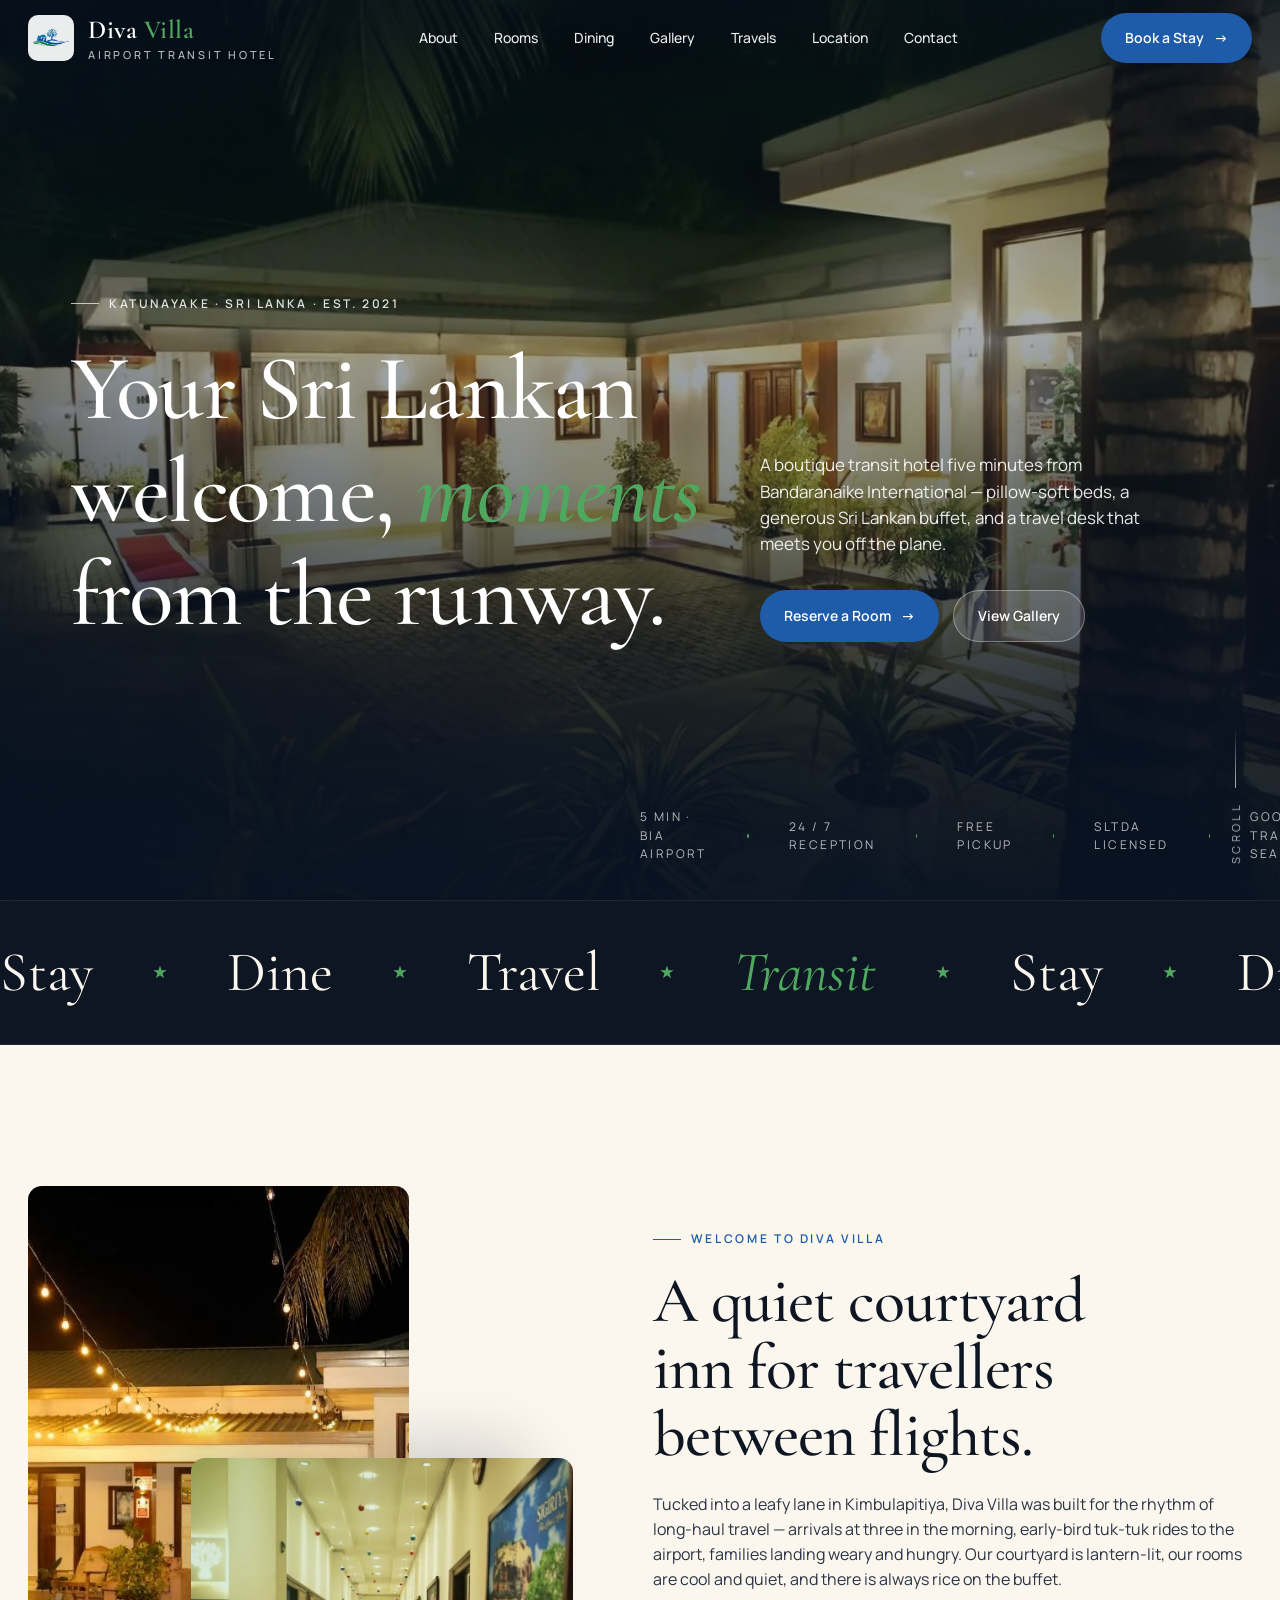
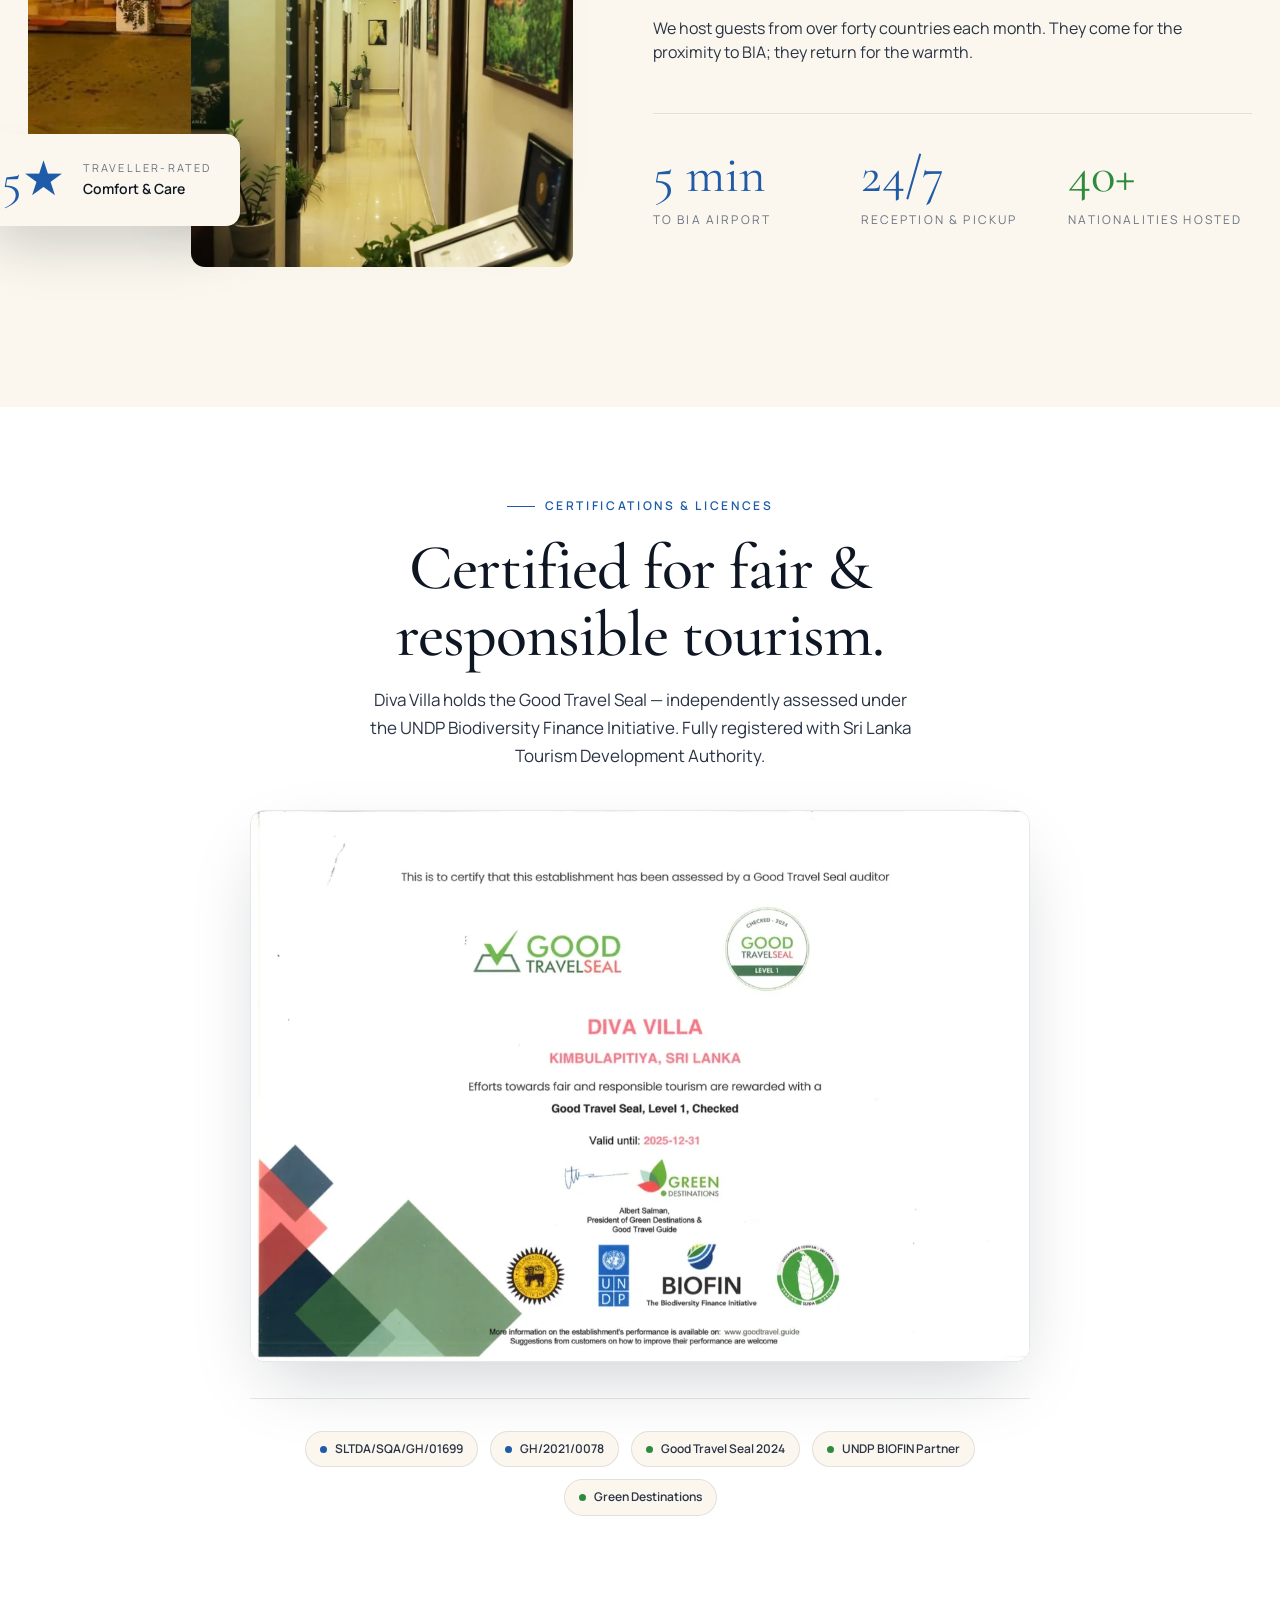
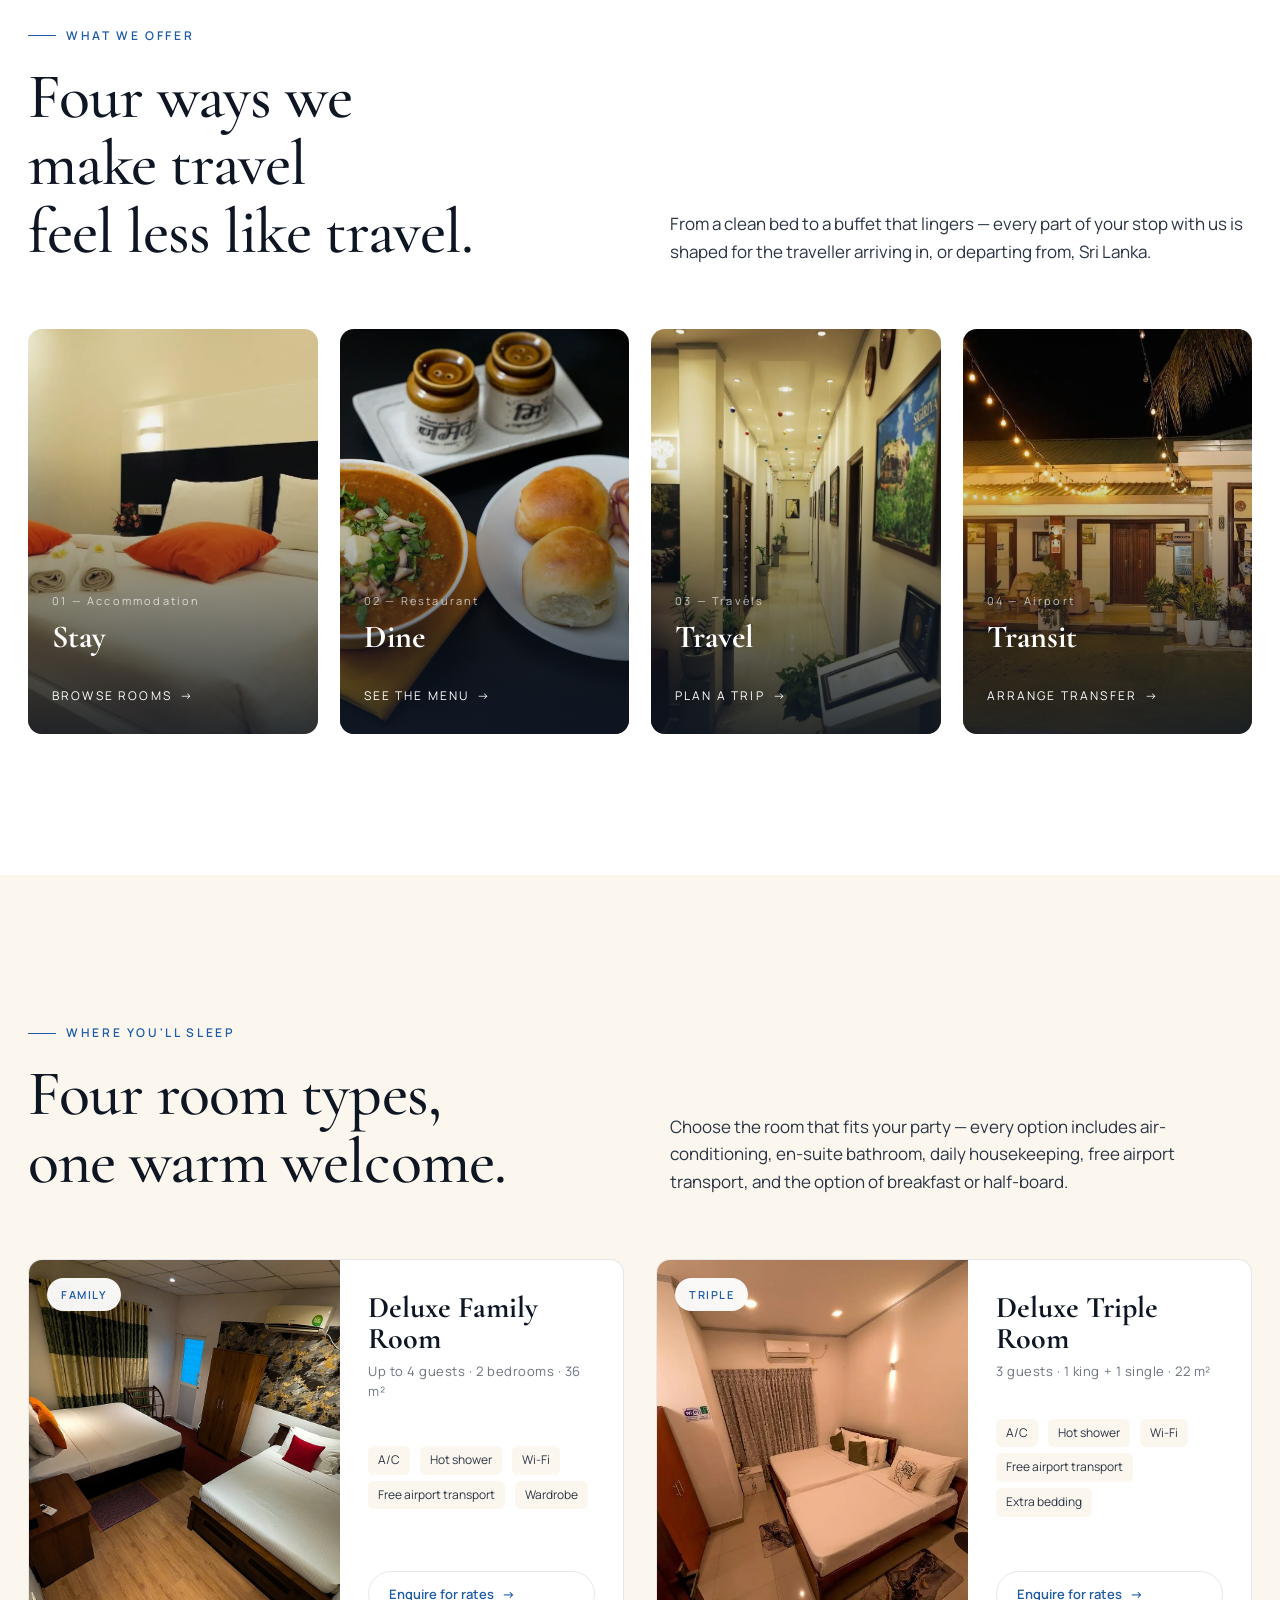
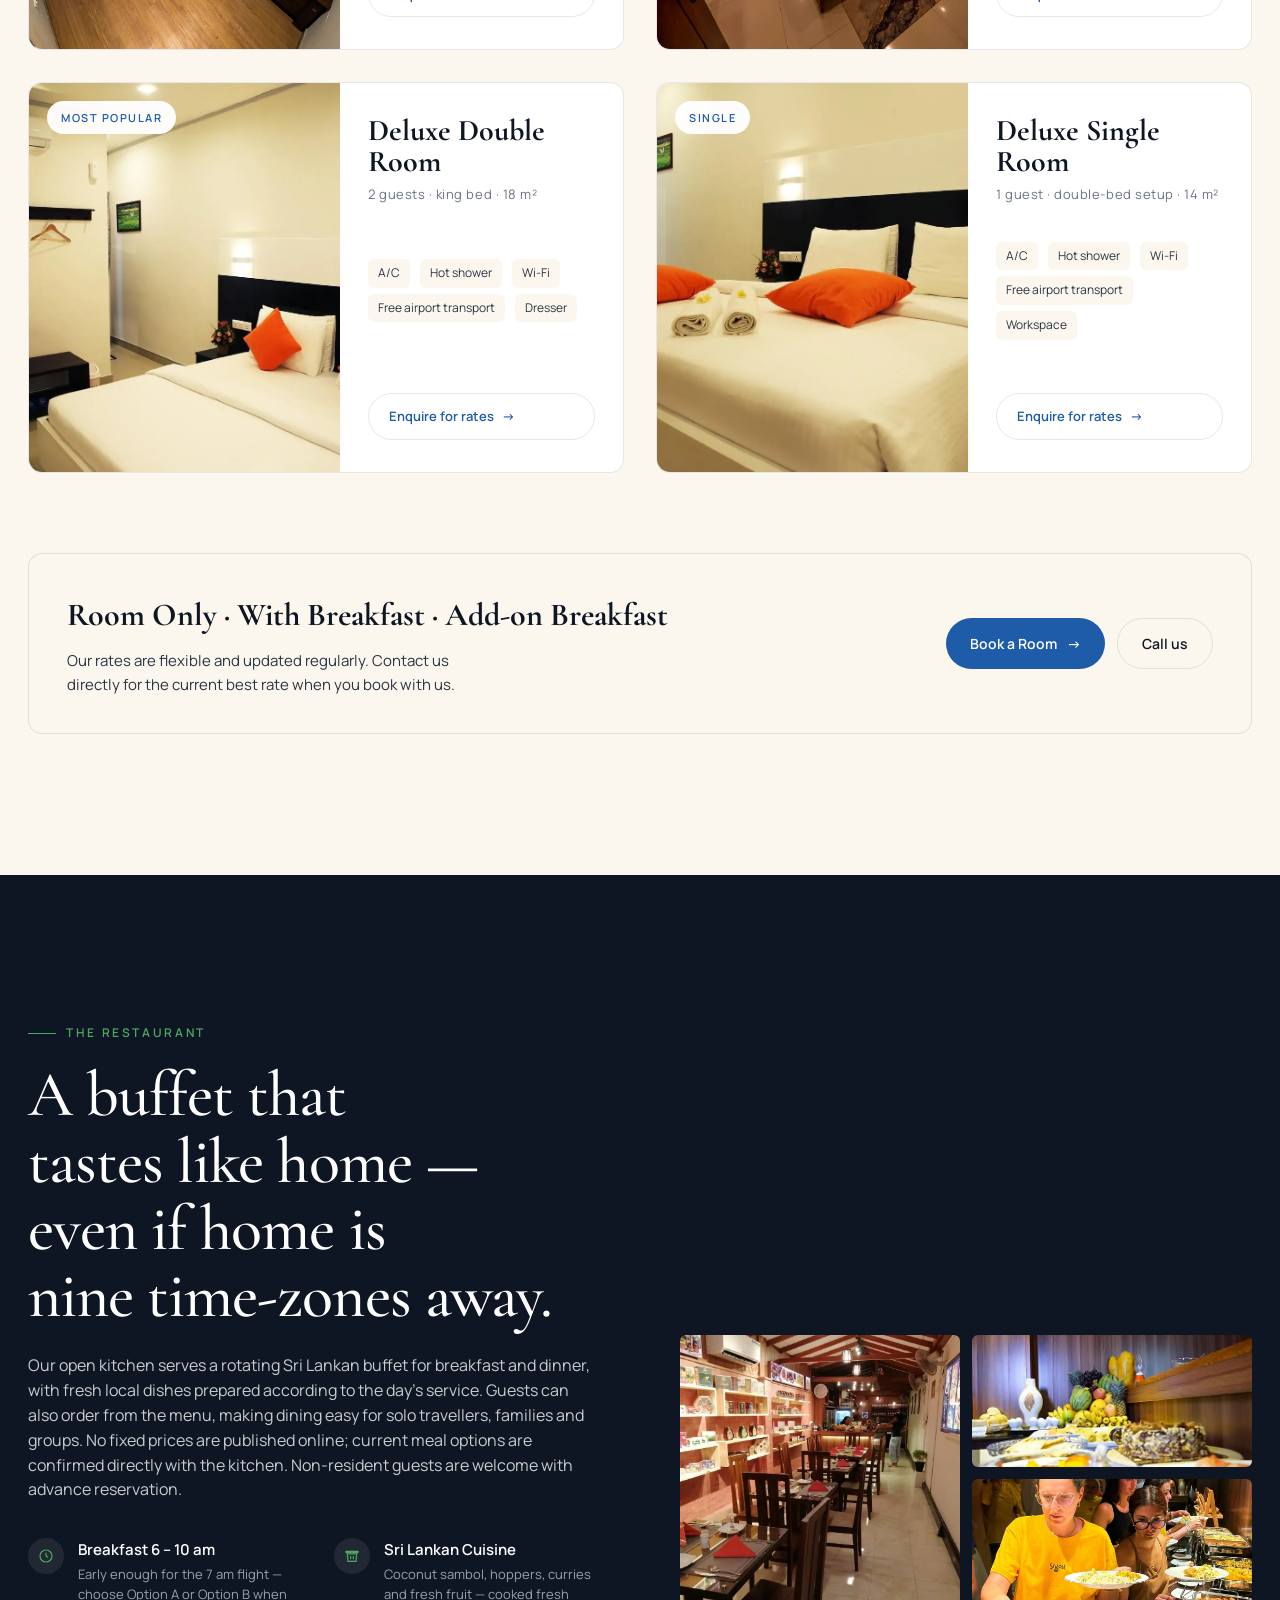
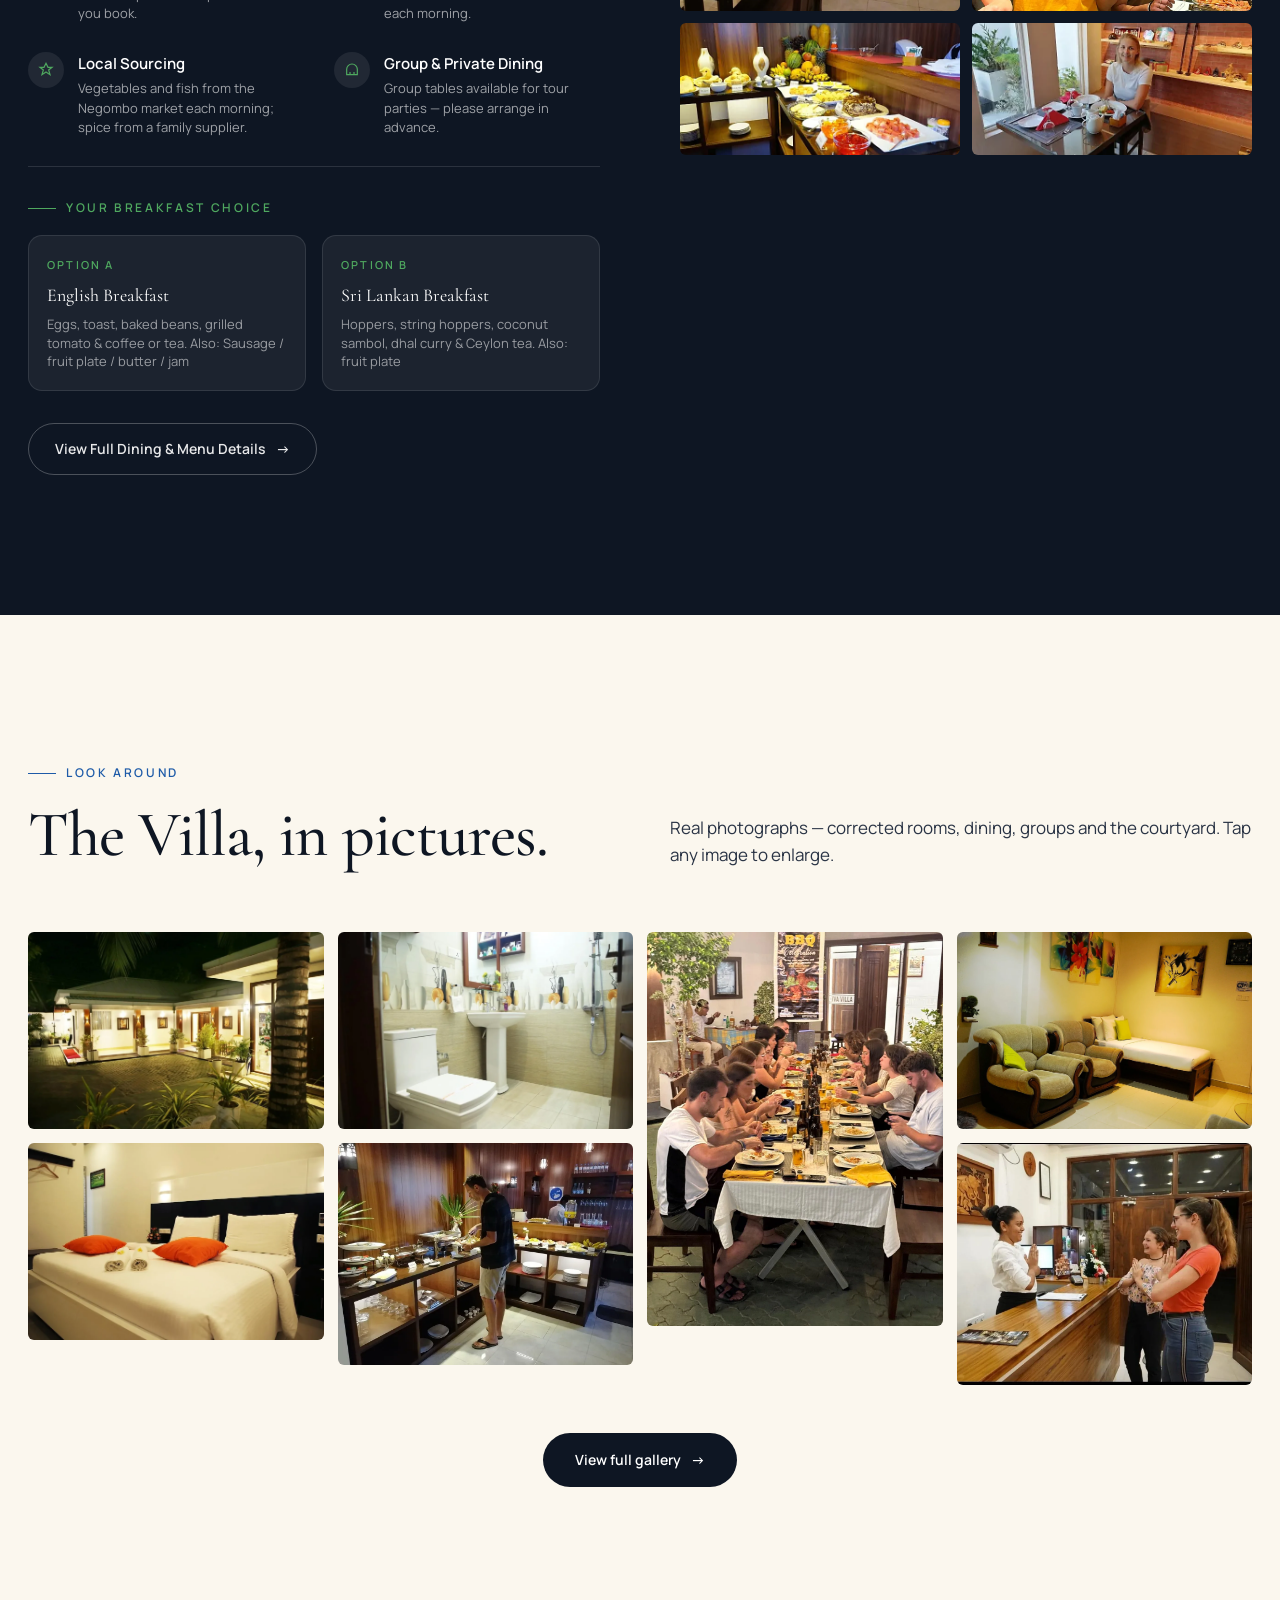
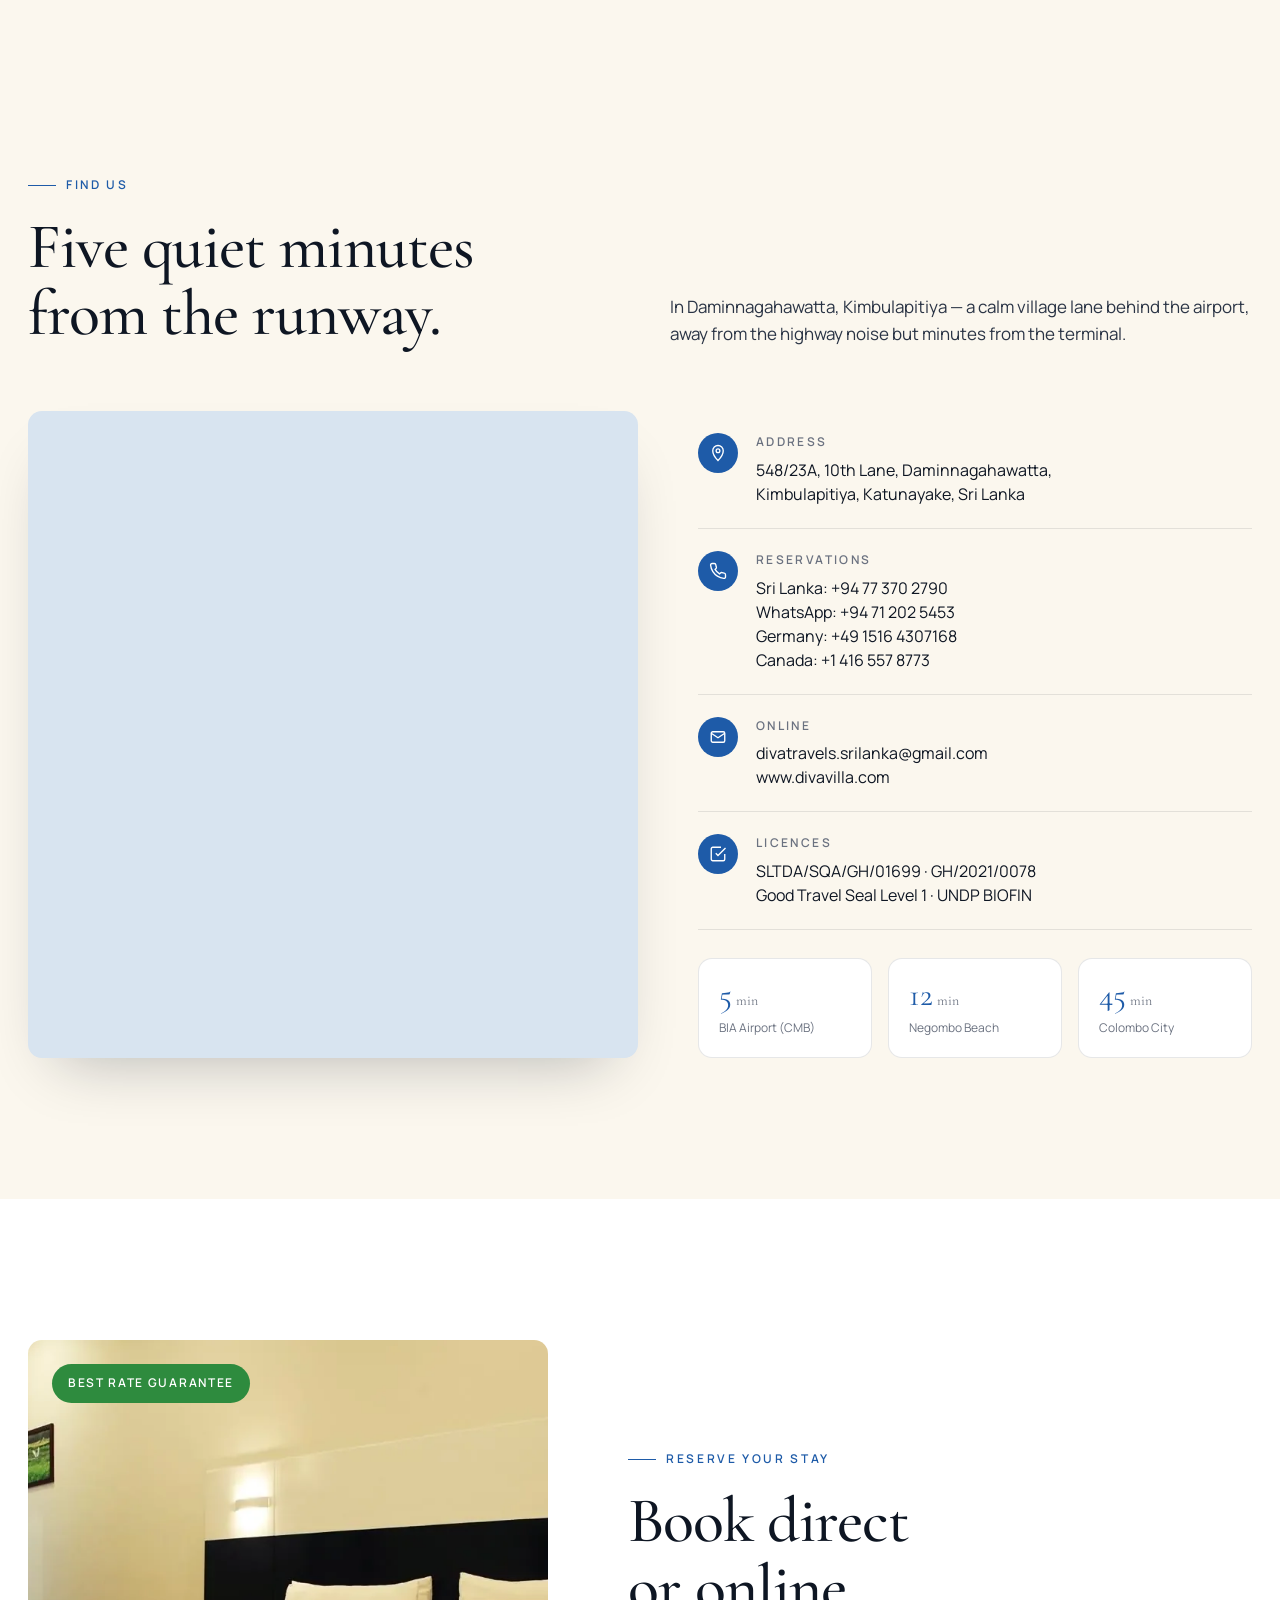
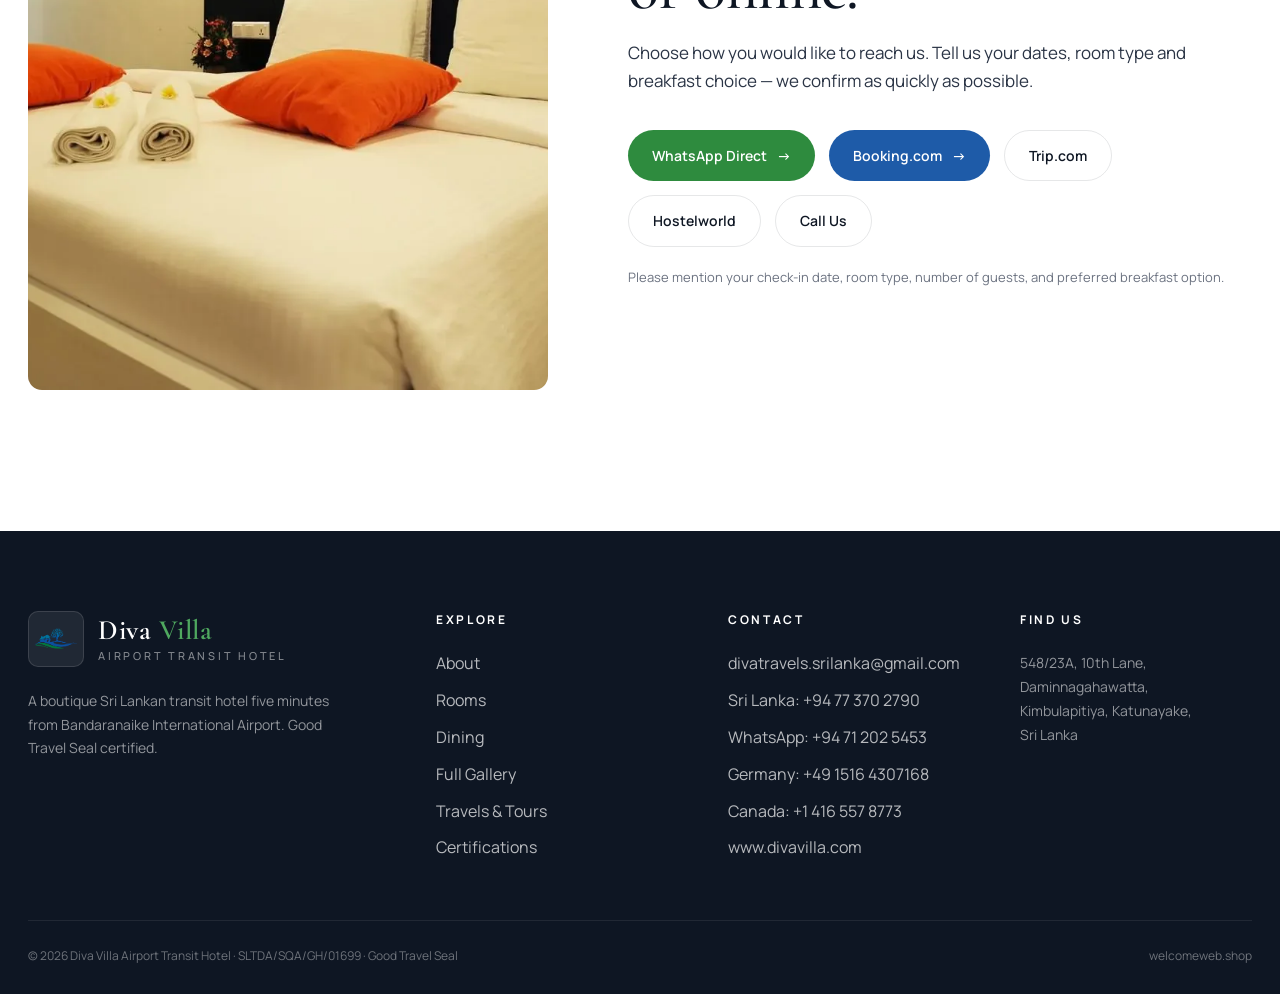
==== commit c44da147: "Add files via upload" ====
--- a/index.html
+++ b/index.html
@@ -93,7 +93,7 @@
         <div><div class="modal-opt-title">WhatsApp</div><div class="modal-opt-desc">Fastest direct reply</div></div>
         <div class="modal-opt-arrow">&#x2192;</div>
       </button>
-      <a class="modal-option booking" href="https://www.booking.com/hotel/lk/diva-villa.html?aid=356980&label=gog235jc-10CAsohQFCCmRpdmEtdmlsbGFIM1gDaIUBiAEBmAEzuAEHyAEM2AED6AEB-AEBiAIBqAIBuALz07zQBsACAdICJDg5M2VkYWFiLThkZjMtNDVlMi04MGQxLWVkMmExN2I3ZmYyMtgCAeACAQ-Share-N233NC%401779383662&sid=bab2470b12e9bf8da55dcf1415dd28af&dest_id=-2222938&dest_type=city&dist=0&group_adults=2&group_children=0&hapos=1&hpos=1&no_rooms=1&req_adults=2&req_children=0&room1=A%2CA&sb_price_type=total&sr_order=popularity&srepoch=1779383697&srpvid=d8db7948b7a61bec&type=total&ucfs=1&" target="_blank" rel="noopener">
+      <a class="modal-option booking" href="https://www.booking.com/hotel/lk/diva-villa.html" target="_blank" rel="noopener">
         <div class="modal-opt-icon"><svg width="22" height="22" viewBox="0 0 24 24" fill="none" stroke="currentColor" stroke-width="1.8"><rect x="3" y="4" width="18" height="17" rx="2"/><path d="M3 9h18M8 2v4M16 2v4"/></svg></div>
         <div><div class="modal-opt-title">Booking.com</div><div class="modal-opt-desc">Book securely online</div></div>
         <div class="modal-opt-arrow">&#x2192;</div>
@@ -103,7 +103,7 @@
         <div><div class="modal-opt-title">Trip.com</div><div class="modal-opt-desc">Book through Trip.com</div></div>
         <div class="modal-opt-arrow">&#x2192;</div>
       </a>
-      <a class="modal-option hostelworld" href="https://www.hostelworld.com/pwa/hosteldetails.php/Diva-Villa-Airport-Transit-Hotel/Katunayake/338219?from=2026-05-31&to=2026-06-01&HostelNumber=338219&guests=2&Type=0&aff2=LK_x_desktop&utm_medium=metasearch&utm_source=googlehotelfinder&utm_content=hpa_31_05_2026_1_localuniversal_338219_LK_desktop_default___2&utm_campaign=LK&lead_time=9&campaign_id&hpa_click_type=hotel&hpa_date_search_type=default&hpa_site_property=localuniversal&hpa_occupancy=2&hpa_d_tax=0.00&hpa_d_total=18400.78&hpa_rateplan_id=2047933%7C2&hpa_u_country=LK&hpa_u_currency=LKR&hpa_u_lang=en&hpa_u_list_id&number_of_guests=2&hpa_room_id=2034066&hpa_pos=en&utm_source=shared_property&utm_medium=clipboard&utm_campaign=338219&source=web_shared_property-338219" target="_blank" rel="noopener">
+      <a class="modal-option hostelworld" href="https://www.hostelworld.com/pwa/hosteldetails.php/Diva-Villa-Airport-Transit-Hotel/Katunayake/338219" target="_blank" rel="noopener">
         <div class="modal-opt-icon"><svg width="22" height="22" viewBox="0 0 24 24" fill="none" stroke="currentColor" stroke-width="1.8"><path d="M4 21V7l8-4 8 4v14"/><path d="M8 21v-6h8v6M9 10h.01M15 10h.01"/></svg></div>
         <div><div class="modal-opt-title">Hostelworld</div><div class="modal-opt-desc">Book through Hostelworld</div></div>
         <div class="modal-opt-arrow">&#x2192;</div>
@@ -609,9 +609,9 @@
         <p class="lead" style="margin-top:18px">Choose how you would like to reach us. Tell us your dates, room type and breakfast choice &mdash; we confirm as quickly as possible.</p>
         <div style="margin-top:36px;display:flex;gap:14px;flex-wrap:wrap;">
           <button class="btn btn-green" data-whatsapp>WhatsApp Direct <span class="arrow">&rarr;</span></button>
-          <a href="https://www.booking.com/hotel/lk/diva-villa.html?aid=356980&label=gog235jc-10CAsohQFCCmRpdmEtdmlsbGFIM1gDaIUBiAEBmAEzuAEHyAEM2AED6AEB-AEBiAIBqAIBuALz07zQBsACAdICJDg5M2VkYWFiLThkZjMtNDVlMi04MGQxLWVkMmExN2I3ZmYyMtgCAeACAQ-Share-N233NC%401779383662&sid=bab2470b12e9bf8da55dcf1415dd28af&dest_id=-2222938&dest_type=city&dist=0&group_adults=2&group_children=0&hapos=1&hpos=1&no_rooms=1&req_adults=2&req_children=0&room1=A%2CA&sb_price_type=total&sr_order=popularity&srepoch=1779383697&srpvid=d8db7948b7a61bec&type=total&ucfs=1&" target="_blank" rel="noopener" class="btn btn-primary">Booking.com <span class="arrow">&rarr;</span></a>
+          <a href="https://www.booking.com/hotel/lk/diva-villa.html" target="_blank" rel="noopener" class="btn btn-primary">Booking.com <span class="arrow">&rarr;</span></a>
           <a href="https://www.trip.com/w/VePMdBAGoU2" target="_blank" rel="noopener" class="btn btn-ghost">Trip.com</a>
-          <a href="https://www.hostelworld.com/pwa/hosteldetails.php/Diva-Villa-Airport-Transit-Hotel/Katunayake/338219?from=2026-05-31&to=2026-06-01&HostelNumber=338219&guests=2&Type=0&aff2=LK_x_desktop&utm_medium=metasearch&utm_source=googlehotelfinder&utm_content=hpa_31_05_2026_1_localuniversal_338219_LK_desktop_default___2&utm_campaign=LK&lead_time=9&campaign_id&hpa_click_type=hotel&hpa_date_search_type=default&hpa_site_property=localuniversal&hpa_occupancy=2&hpa_d_tax=0.00&hpa_d_total=18400.78&hpa_rateplan_id=2047933%7C2&hpa_u_country=LK&hpa_u_currency=LKR&hpa_u_lang=en&hpa_u_list_id&number_of_guests=2&hpa_room_id=2034066&hpa_pos=en&utm_source=shared_property&utm_medium=clipboard&utm_campaign=338219&source=web_shared_property-338219" target="_blank" rel="noopener" class="btn btn-ghost">Hostelworld</a>
+          <a href="https://www.hostelworld.com/pwa/hosteldetails.php/Diva-Villa-Airport-Transit-Hotel/Katunayake/338219" target="_blank" rel="noopener" class="btn btn-ghost">Hostelworld</a>
           <a href="tel:+94773702790" class="btn btn-ghost">Call Us</a>
         </div>
         <p style="margin-top:20px;font-size:13px;color:var(--c-muted);line-height:1.6;">Please mention your check-in date, room type, number of guests, and preferred breakfast option.</p>
--- a/styles.css
+++ b/styles.css
@@ -926,14 +926,19 @@
 @media (max-width: 1000px) { .vehicles-grid { grid-template-columns: 1fr 1fr; } }
 @media (max-width: 600px) { .vehicles-grid { grid-template-columns: 1fr; } }
 
-.destinations-section { background: var(--c-ink); color: var(--c-cream); }
+.destinations-section {
+  background: var(--c-ink);
+  color: var(--c-cream);
+  padding-bottom: clamp(56px, 7vw, 92px);
+}
+.tour-packages-section { padding-top: clamp(56px, 7vw, 92px); }
 .destinations-section .eyebrow { color: var(--c-green-2); }
 .destinations-section .eyebrow::before { background: var(--c-green-2); }
 .destinations-section h2 { color: #fff; margin-top: 18px; }
-.dest-grid { display: grid; grid-template-columns: repeat(4, 1fr); gap: 20px; margin-top: 56px; }
+.dest-grid { display: grid; grid-template-columns: repeat(3, minmax(0, 1fr)); gap: 20px; margin-top: 56px; }
 .dest-card {
   border-radius: var(--r-md); overflow: hidden;
-  position: relative; aspect-ratio: 3/4;
+  position: relative; aspect-ratio: 4/3;
   cursor: pointer;
 }
 .dest-card img { width: 100%; height: 100%; object-fit: cover; transition: transform 1.2s var(--ease); }
@@ -949,7 +954,7 @@
 .dest-label h4 { font-family: var(--serif); font-size: 20px; color: #fff; line-height: 1; }
 .dest-label p { font-size: 12px; color: rgba(255,255,255,.7); margin-top: 4px; }
 @media (max-width: 1000px) { .dest-grid { grid-template-columns: repeat(2, 1fr); } }
-@media (max-width: 600px) { .dest-grid { grid-template-columns: 1fr; } }
+@media (max-width: 600px) { .dest-grid { grid-template-columns: 1fr; } .dest-card { aspect-ratio: 16/10; } }
 
 .travels-cta {
   background: linear-gradient(135deg, var(--c-blue-deep) 0%, var(--c-blue) 100%);
@@ -1075,6 +1080,77 @@
 @keyframes waPulse {
   0%,100% { box-shadow: 0 0 0 0 rgba(37,211,102,0); }
   50% { box-shadow: 0 0 0 8px rgba(37,211,102,.18); }
+}
+
+/* ========== WHATSAPP ENQUIRY FORM ========== */
+.wa-form-modal {
+  position: fixed; inset: 0; z-index: 215;
+  display: none; place-items: center;
+  padding: 20px;
+  background: rgba(8,18,35,.76);
+  backdrop-filter: blur(6px);
+}
+.wa-form-modal.open { display: grid; }
+.wa-form-box {
+  position: relative;
+  width: min(540px, 100%);
+  max-height: calc(100vh - 32px);
+  overflow-y: auto;
+  border-radius: var(--r-lg);
+  padding: clamp(28px, 5vw, 42px);
+  background: var(--c-cream);
+  box-shadow: 0 30px 80px rgba(8,18,35,.28);
+}
+.wa-form-grid {
+  display: grid;
+  grid-template-columns: repeat(2, minmax(0, 1fr));
+  gap: 14px;
+  margin-top: 22px;
+}
+.wa-field { display: flex; flex-direction: column; gap: 7px; }
+.wa-field.full { grid-column: 1 / -1; }
+.wa-field label {
+  color: var(--c-ink-2);
+  font-size: 13px;
+  font-weight: 650;
+}
+.wa-field input,
+.wa-field select,
+.wa-field textarea {
+  width: 100%;
+  min-height: 48px;
+  padding: 12px 14px;
+  border: 1px solid var(--c-line);
+  border-radius: var(--r-sm);
+  color: var(--c-ink);
+  background: #fff;
+  font: inherit;
+  font-size: 15px;
+}
+.wa-field textarea { min-height: 82px; resize: vertical; }
+.wa-field input:focus,
+.wa-field select:focus,
+.wa-field textarea:focus {
+  outline: 2px solid rgba(30,91,168,.16);
+  border-color: var(--c-blue);
+}
+.wa-form-actions { display: flex; gap: 12px; margin-top: 22px; }
+.wa-submit { flex: 1; justify-content: center; background: #187b43; }
+.wa-submit:hover { background: #126536; }
+.wa-cancel {
+  min-height: 50px;
+  padding: 0 18px;
+  border: 1px solid var(--c-line);
+  border-radius: 999px;
+  color: var(--c-ink-2);
+  font-weight: 650;
+}
+.wa-cancel:hover { border-color: var(--c-ink-2); }
+@media (max-width: 600px) {
+  .wa-form-modal { padding: 12px; }
+  .wa-form-box { padding: 28px 20px 22px; border-radius: var(--r-md); }
+  .wa-form-grid { grid-template-columns: 1fr; }
+  .wa-form-actions { flex-direction: column; }
 }
 
 /* ========== IMAGE FRAME SYSTEM ========== */
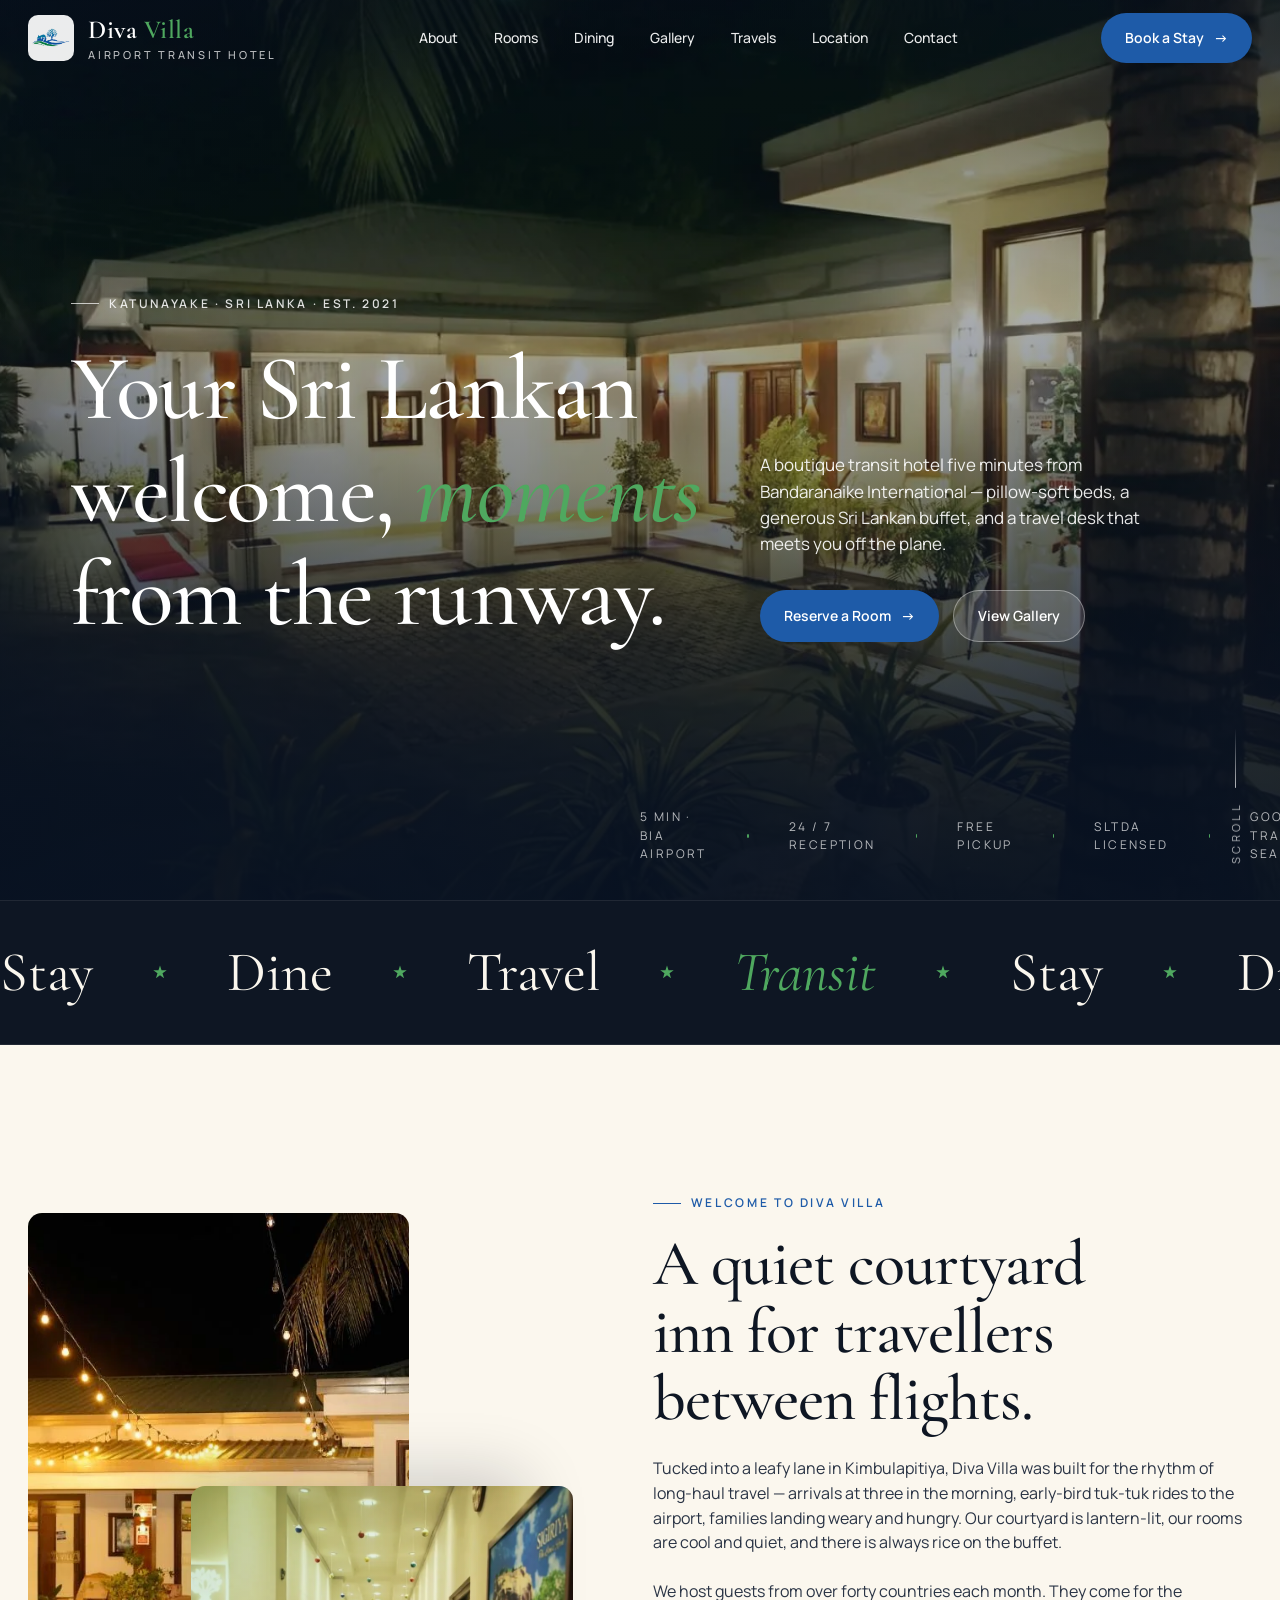
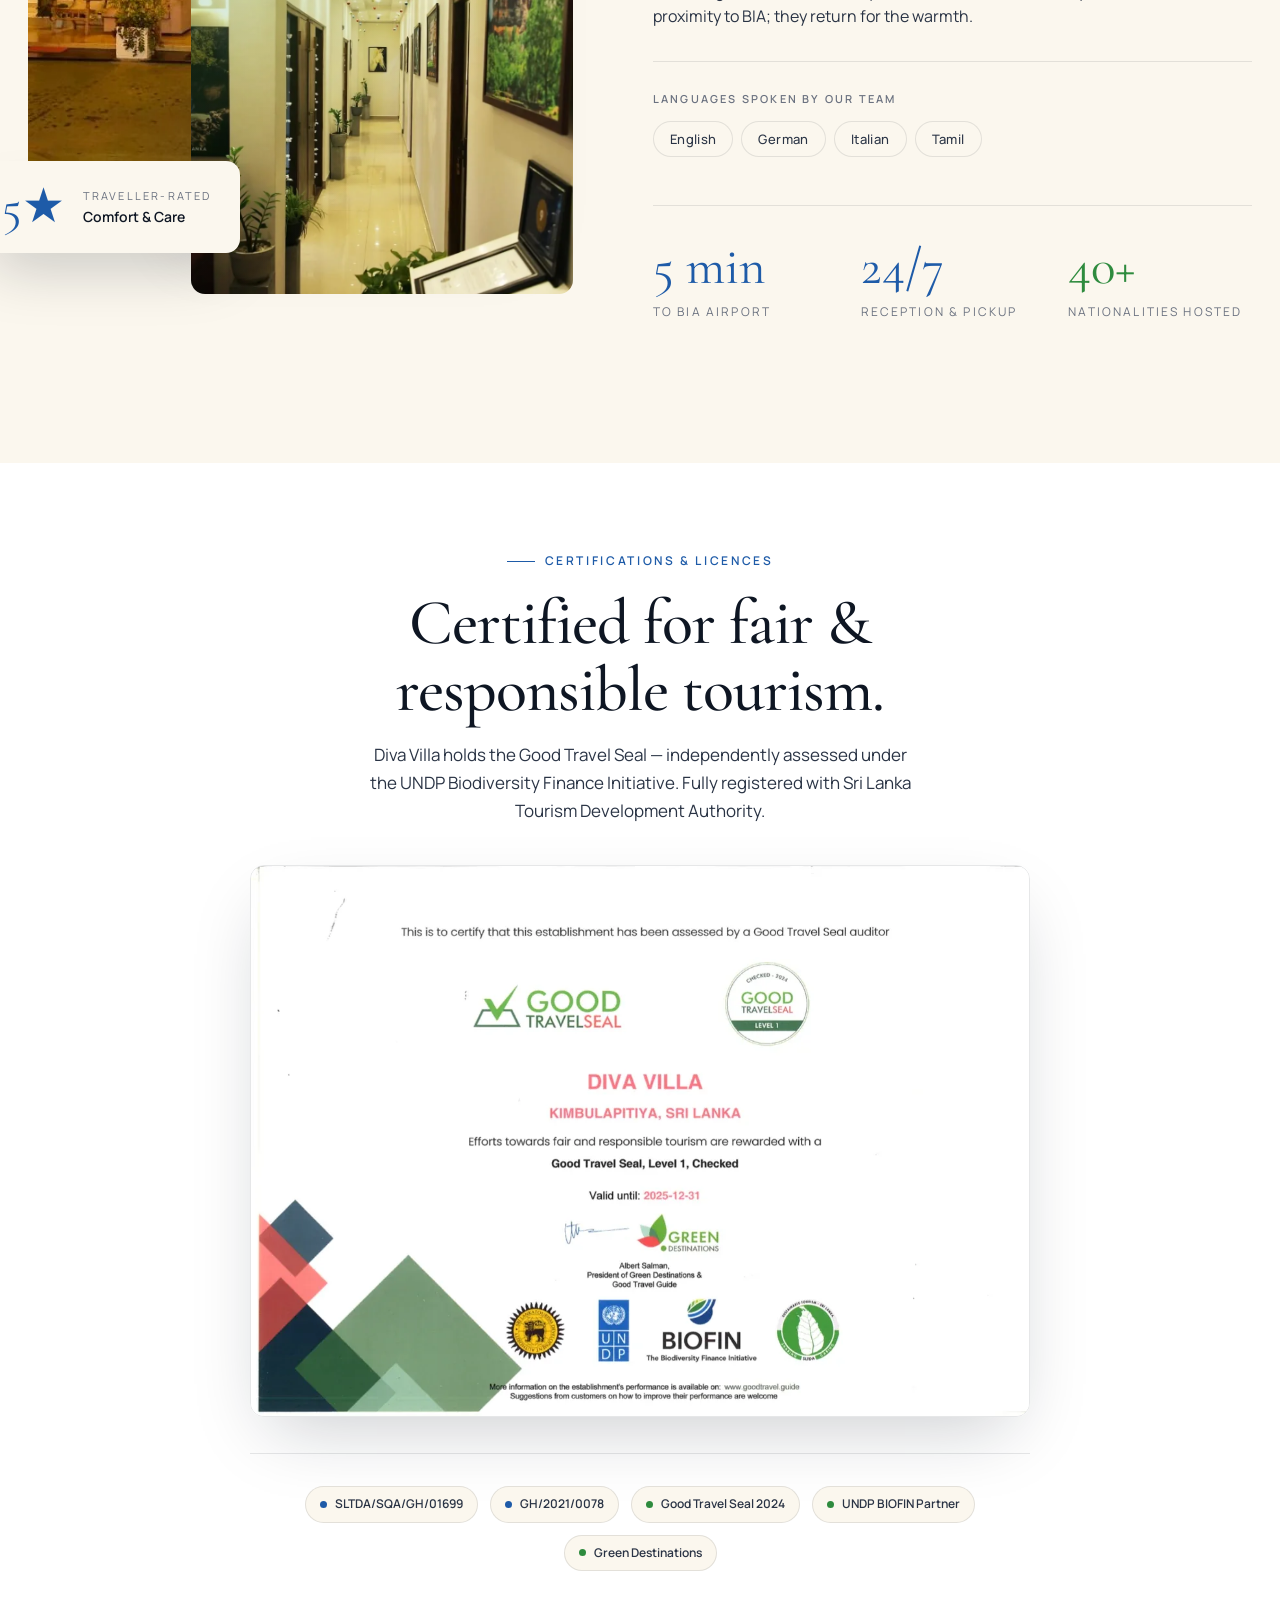
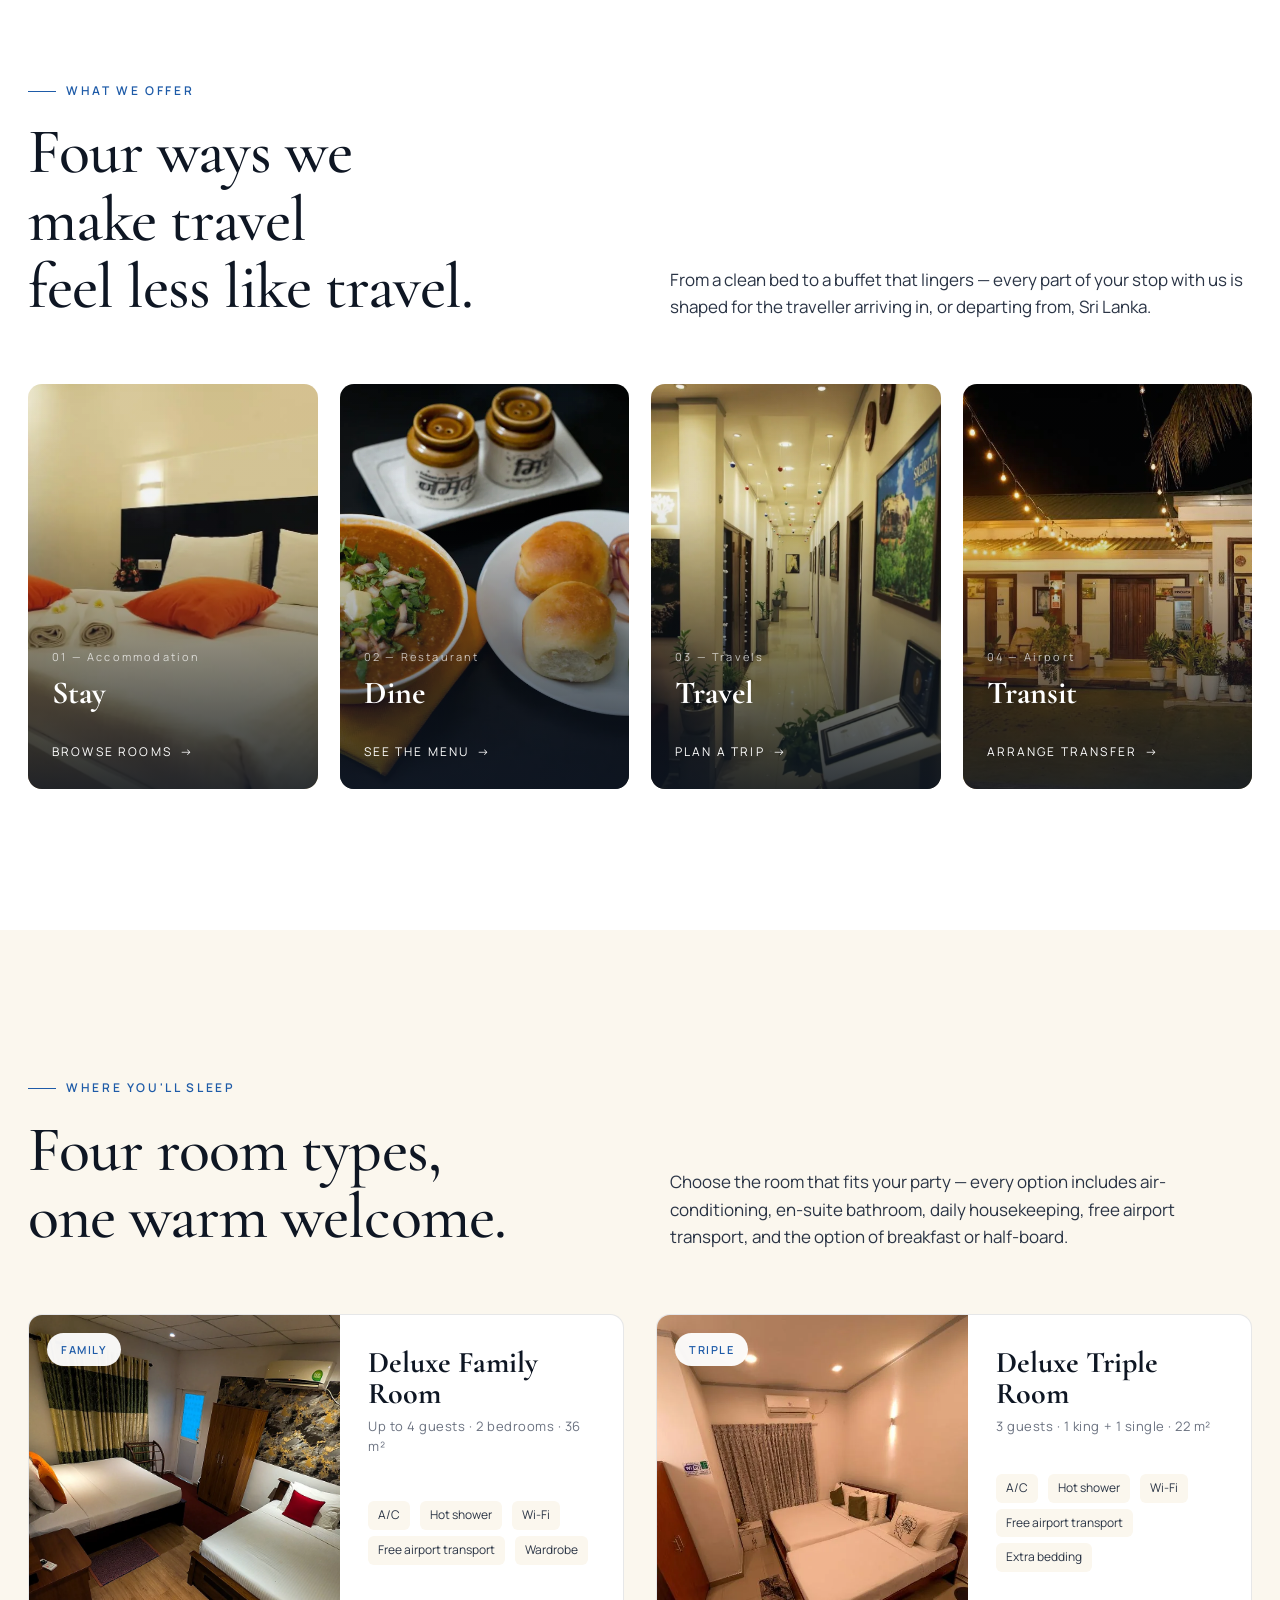
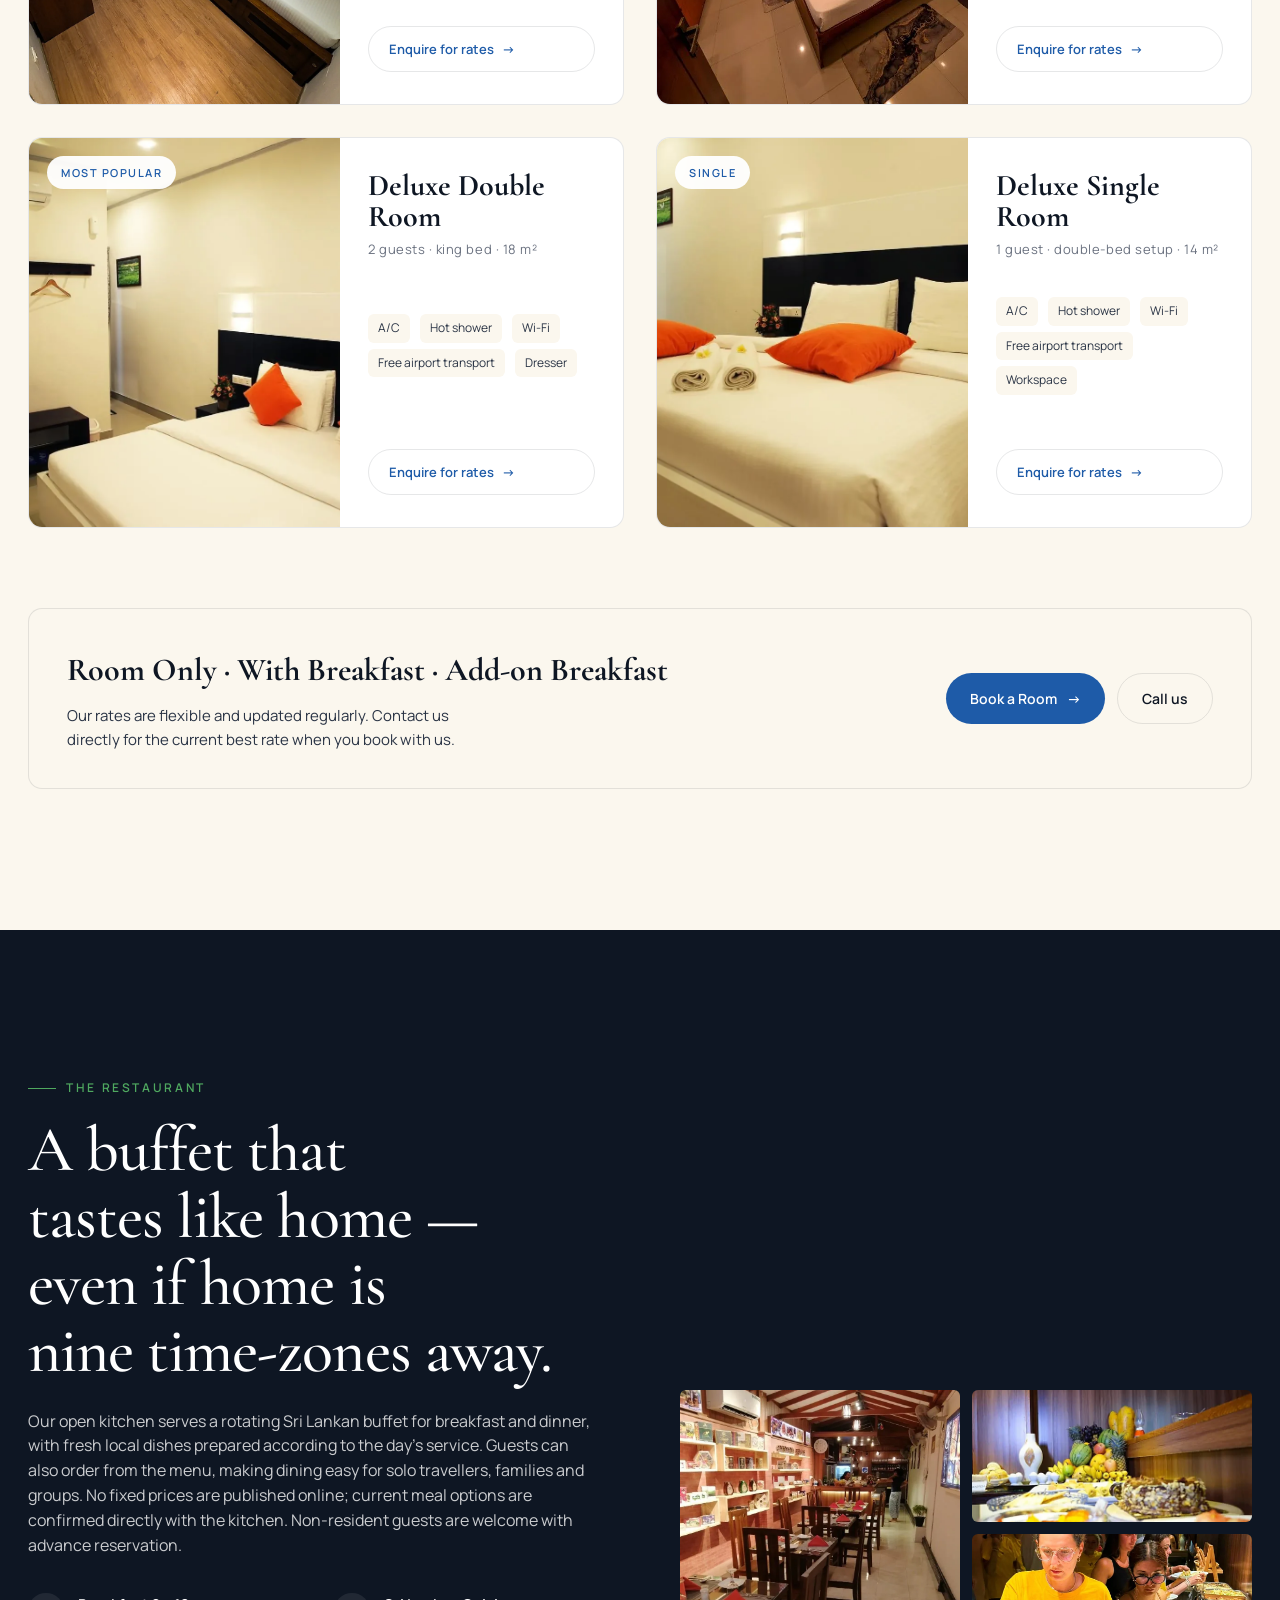
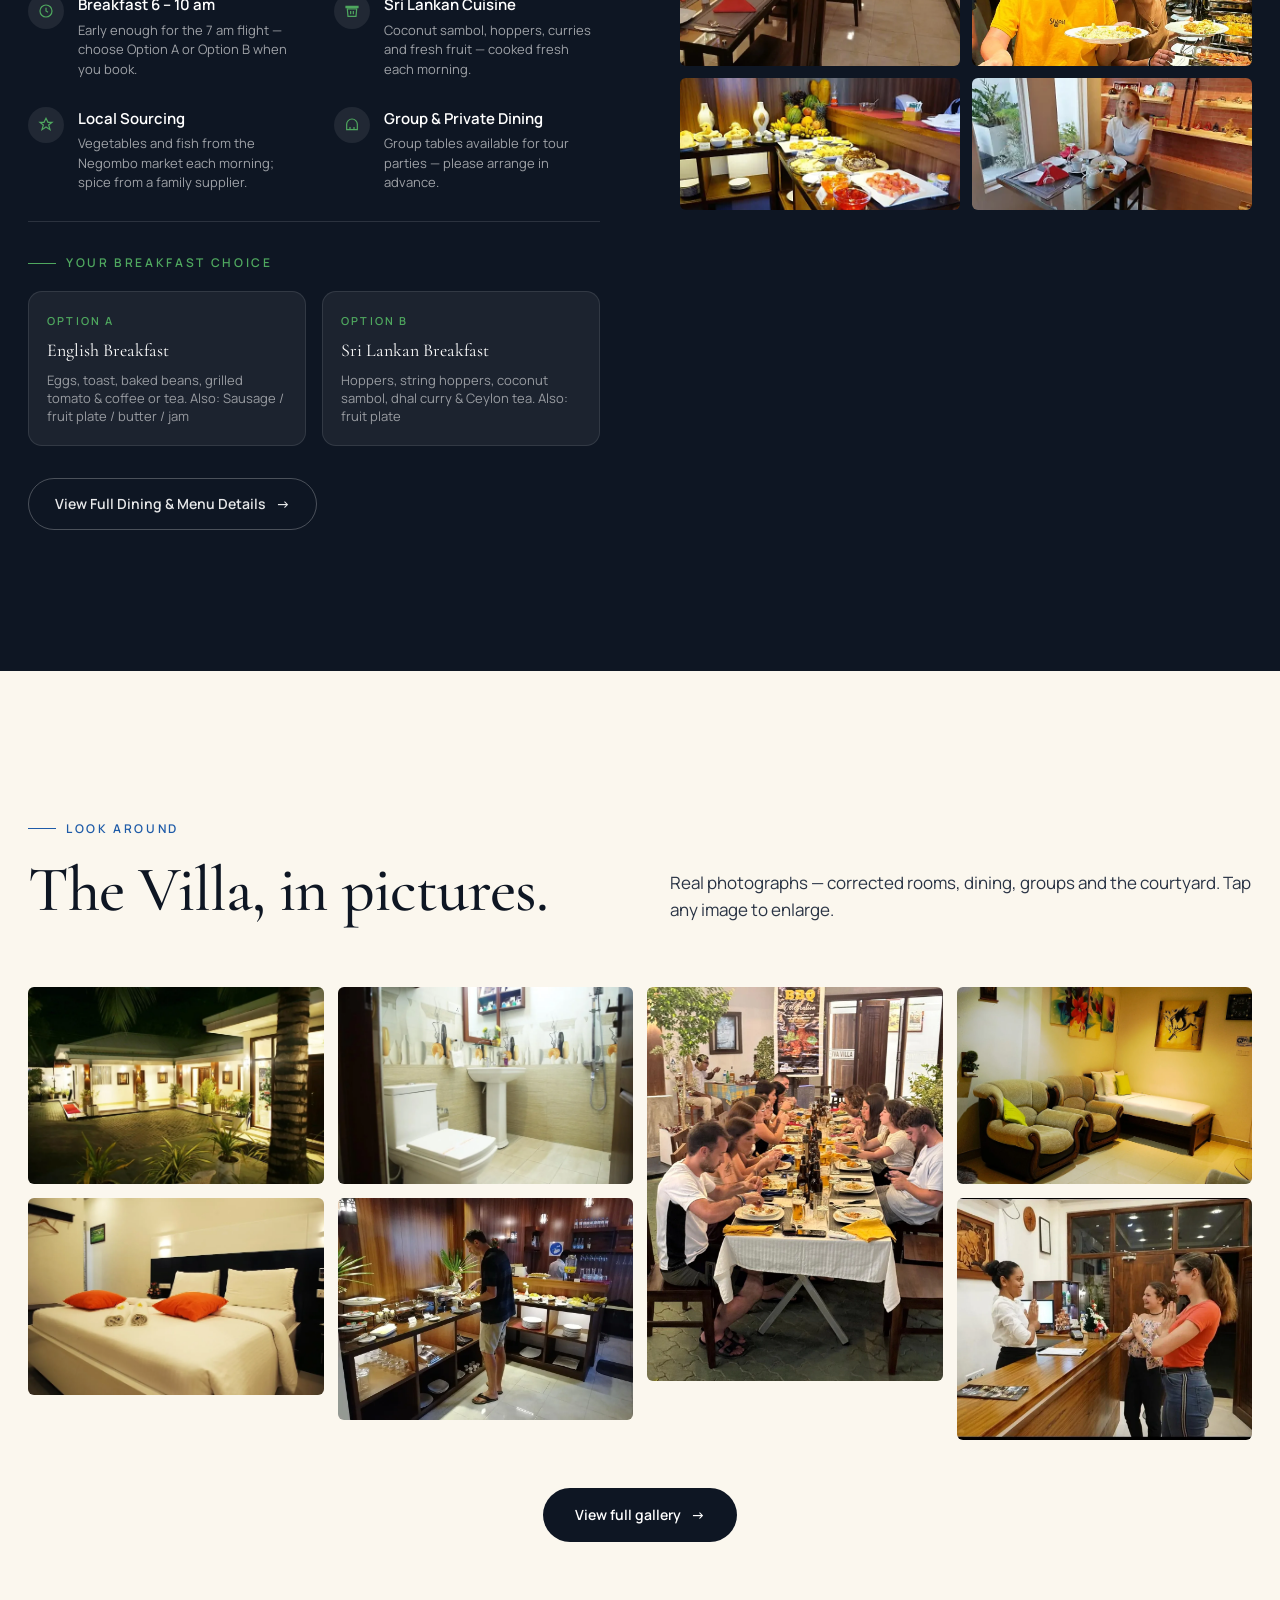
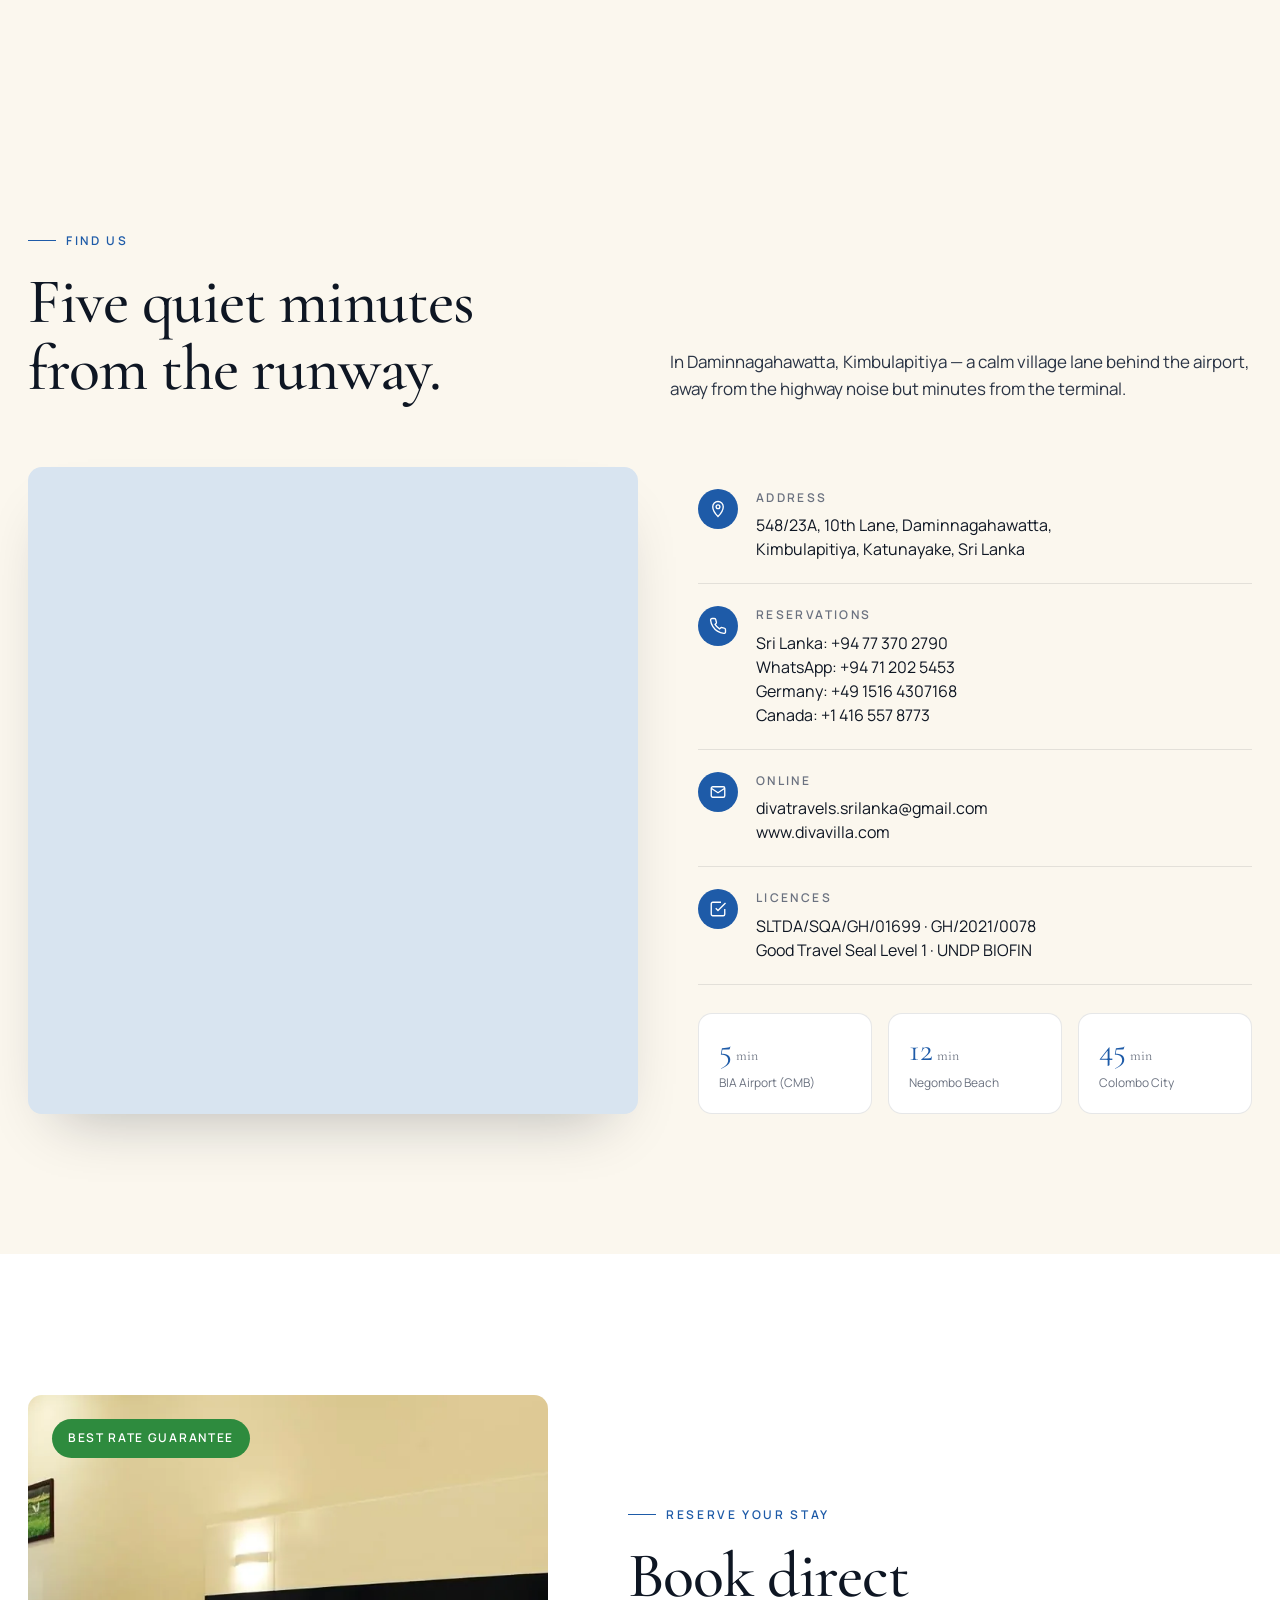
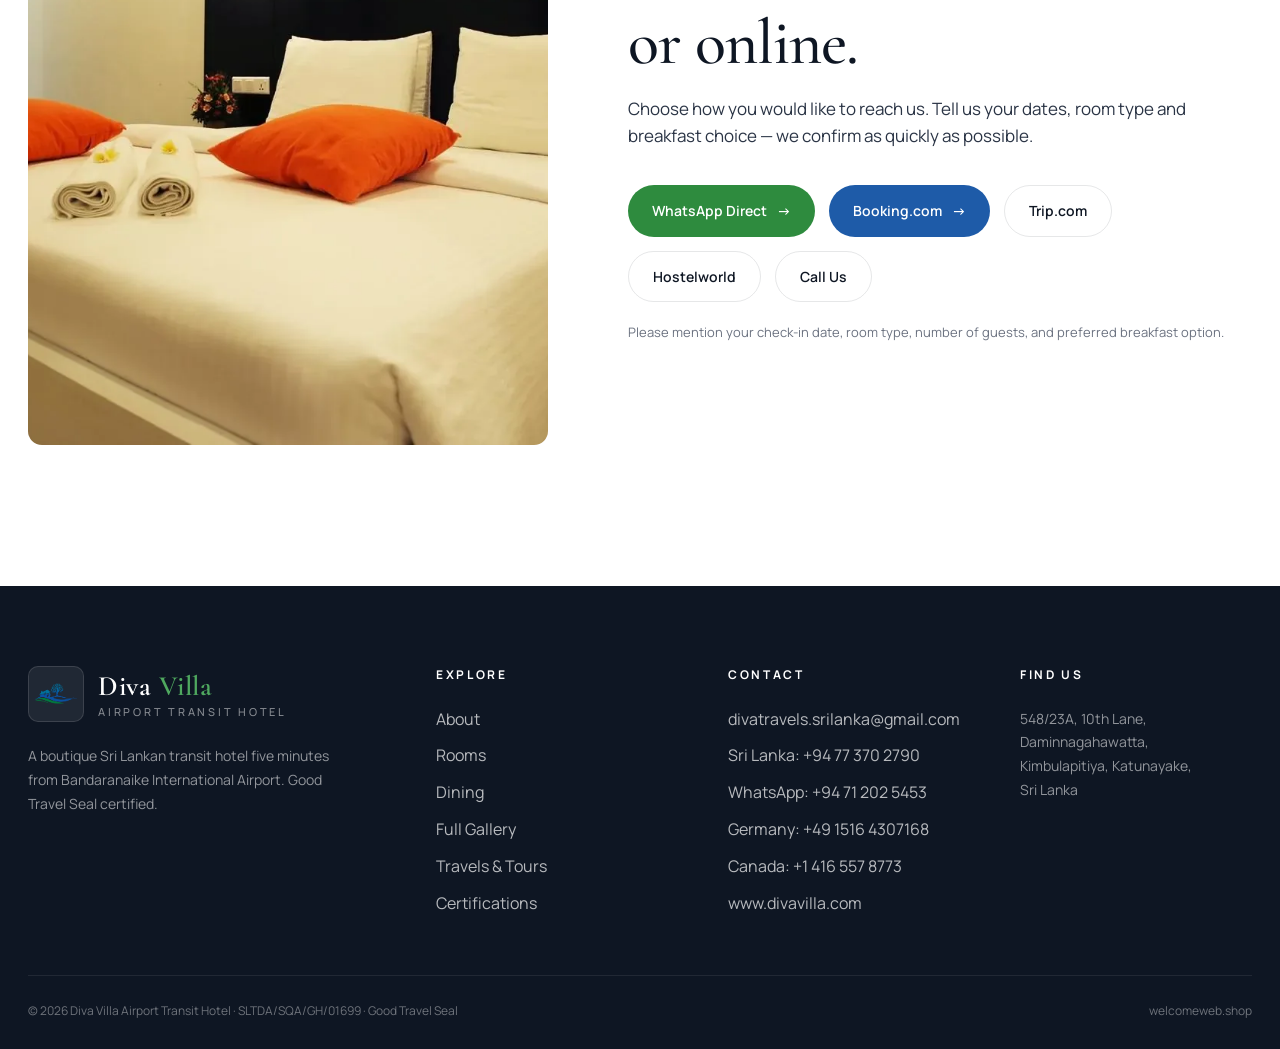
==== commit 2b8b43b8: "Add files via upload" ====
--- a/index.html
+++ b/index.html
@@ -221,6 +221,17 @@
         <h2 class="h2" style="margin-top:18px">A quiet courtyard inn for travellers between flights.</h2>
         <p>Tucked into a leafy lane in Kimbulapitiya, Diva Villa was built for the rhythm of long-haul travel — arrivals at three in the morning, early-bird tuk-tuk rides to the airport, families landing weary and hungry. Our courtyard is lantern-lit, our rooms are cool and quiet, and there is always rice on the buffet.</p>
         <p>We host guests from over forty countries each month. They come for the proximity to BIA; they return for the warmth.</p>
+
+        <div class="about-langs reveal">
+          <div class="about-langs-label">Languages spoken by our team</div>
+          <div class="about-langs-tags">
+            <span>English</span>
+            <span>German</span>
+            <span>Italian</span>
+            <span>Tamil</span>
+          </div>
+        </div>
+
         <div class="about-stats">
           <div class="about-stat">
             <div class="num"><span data-count="5" data-suffix=" min">0</span></div>
--- a/styles.css
+++ b/styles.css
@@ -320,6 +320,44 @@
 .about-stat .num { font-family: var(--serif); font-size: clamp(40px, 4vw, 56px); color: var(--c-blue); line-height: 1; }
 .about-stat .num em { font-style: normal; color: var(--c-green); }
 .about-stat .lbl { font-size: 12px; letter-spacing: .18em; text-transform: uppercase; color: var(--c-muted); margin-top: 10px; }
+
+/* ---- Languages spoken ---- */
+.about-langs {
+  margin-top: 32px;
+  padding-top: 28px;
+  border-top: 1px solid var(--c-line);
+}
+.about-langs-label {
+  font-size: 11px;
+  letter-spacing: .2em;
+  text-transform: uppercase;
+  color: var(--c-muted);
+  font-weight: 600;
+  margin-bottom: 14px;
+}
+.about-langs-tags {
+  display: flex;
+  flex-wrap: wrap;
+  gap: 8px;
+}
+.about-langs-tags span {
+  display: inline-flex;
+  align-items: center;
+  padding: 7px 16px;
+  background: var(--c-cream);
+  border: 1px solid var(--c-line);
+  border-radius: 999px;
+  font-size: 13px;
+  font-weight: 500;
+  color: var(--c-ink-2);
+  letter-spacing: .03em;
+  transition: background .2s, border-color .2s, color .2s;
+}
+.about-langs-tags span:hover {
+  background: var(--c-blue);
+  border-color: var(--c-blue);
+  color: #fff;
+}
 
 /* ========== SERVICES ========== */
 .services { background: #fff; padding-top: clamp(40px, 4vw, 60px); }
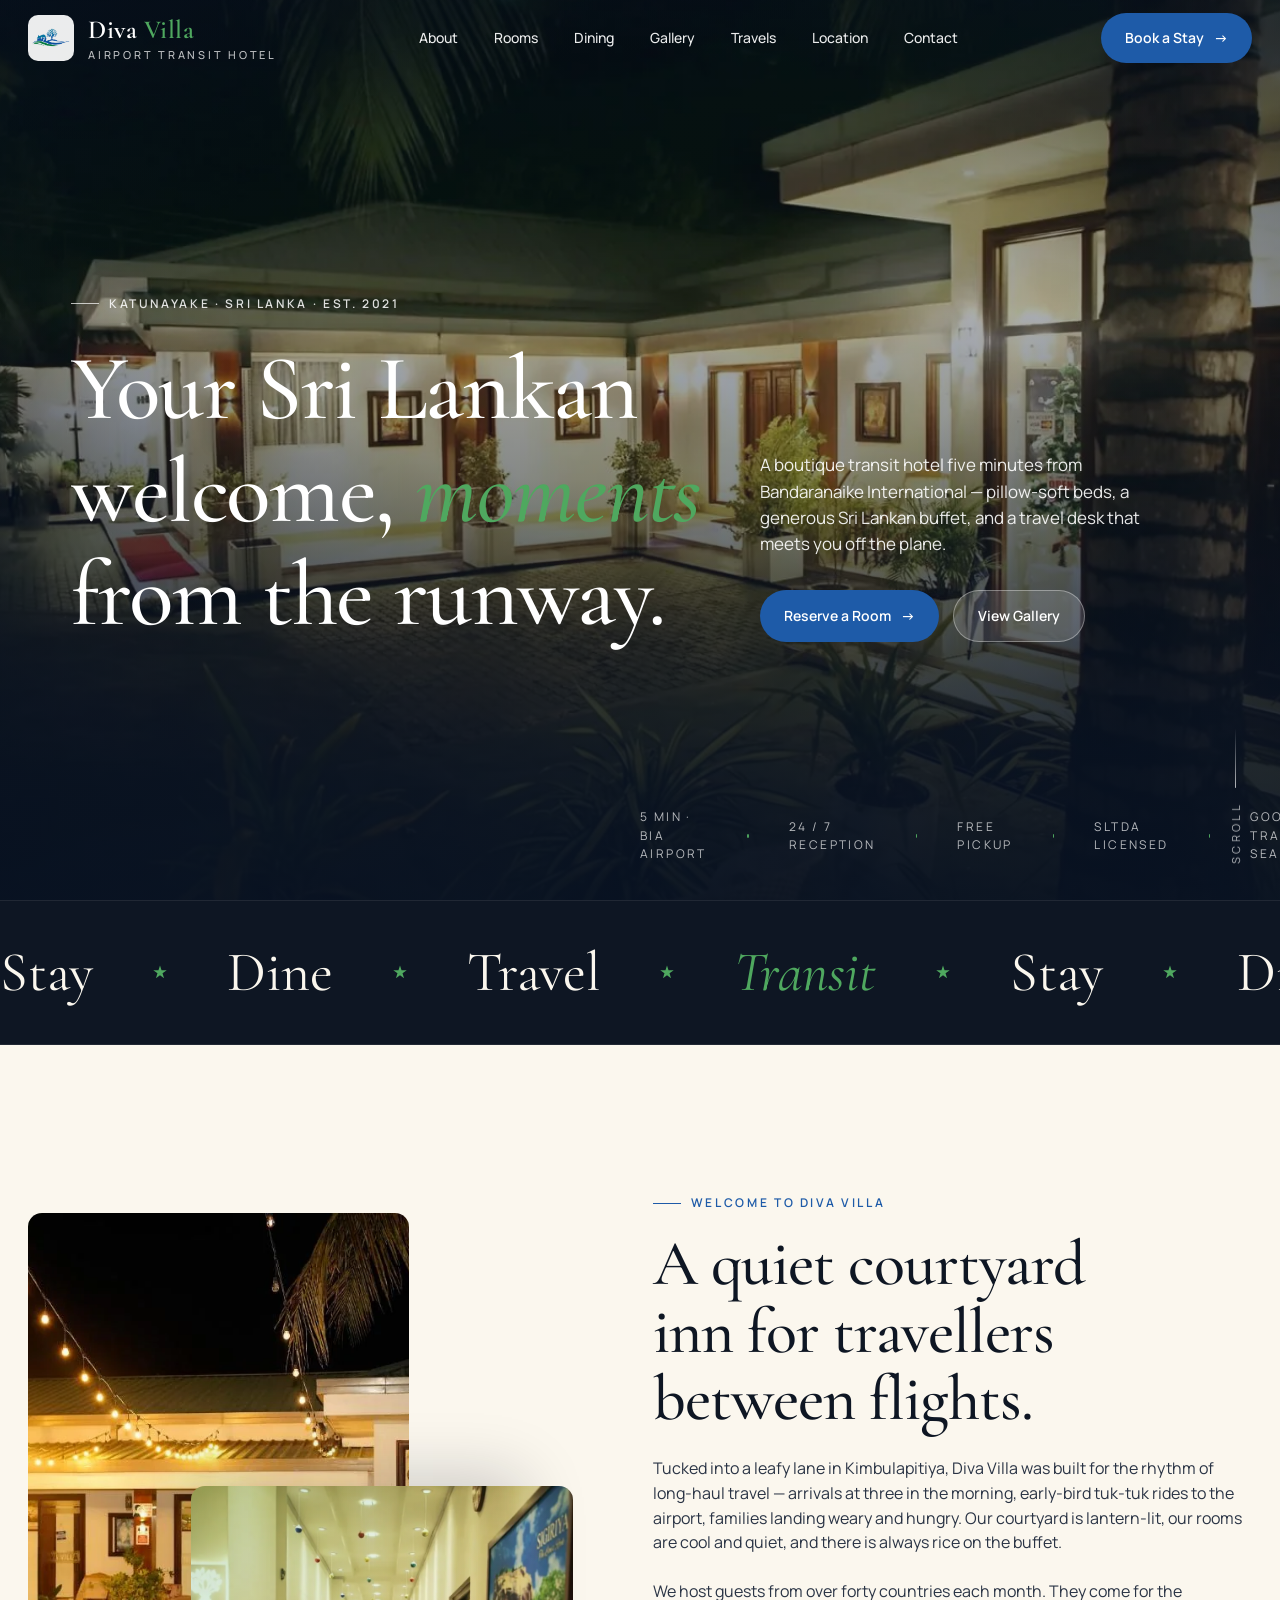
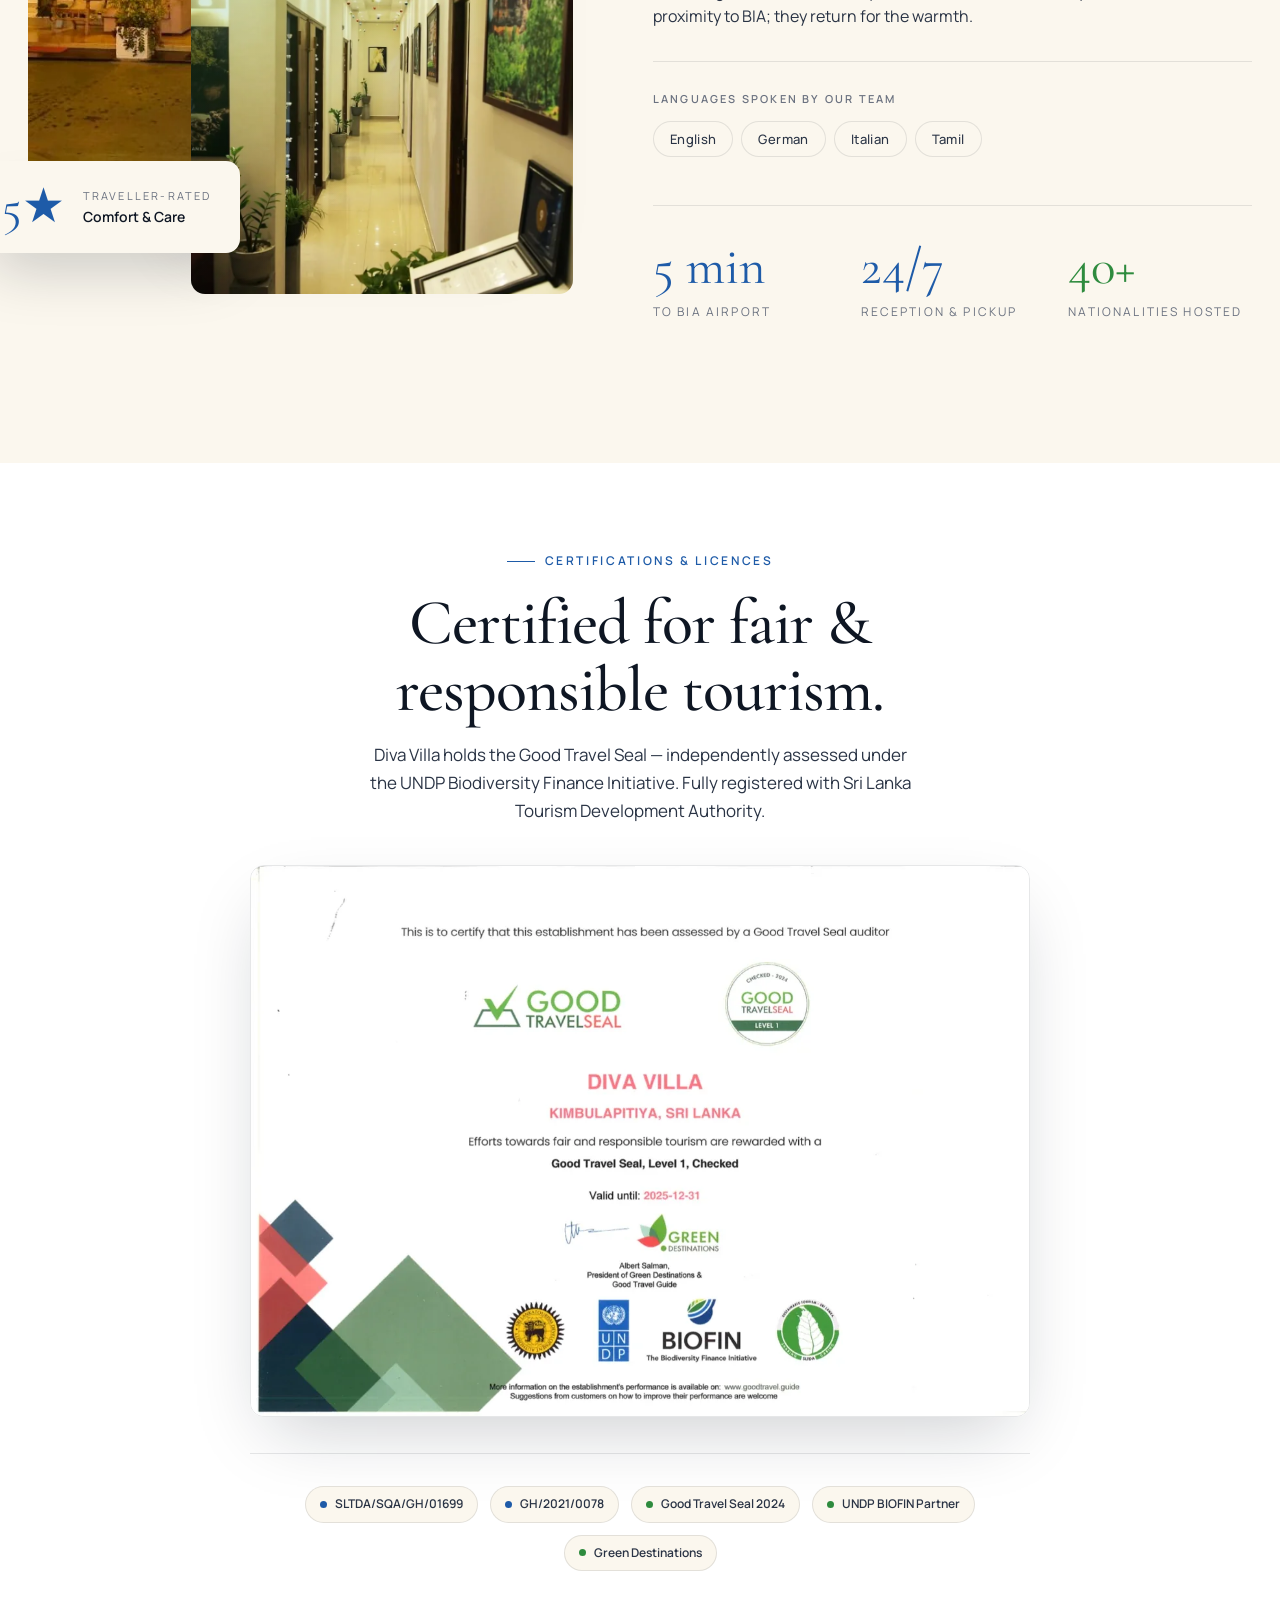
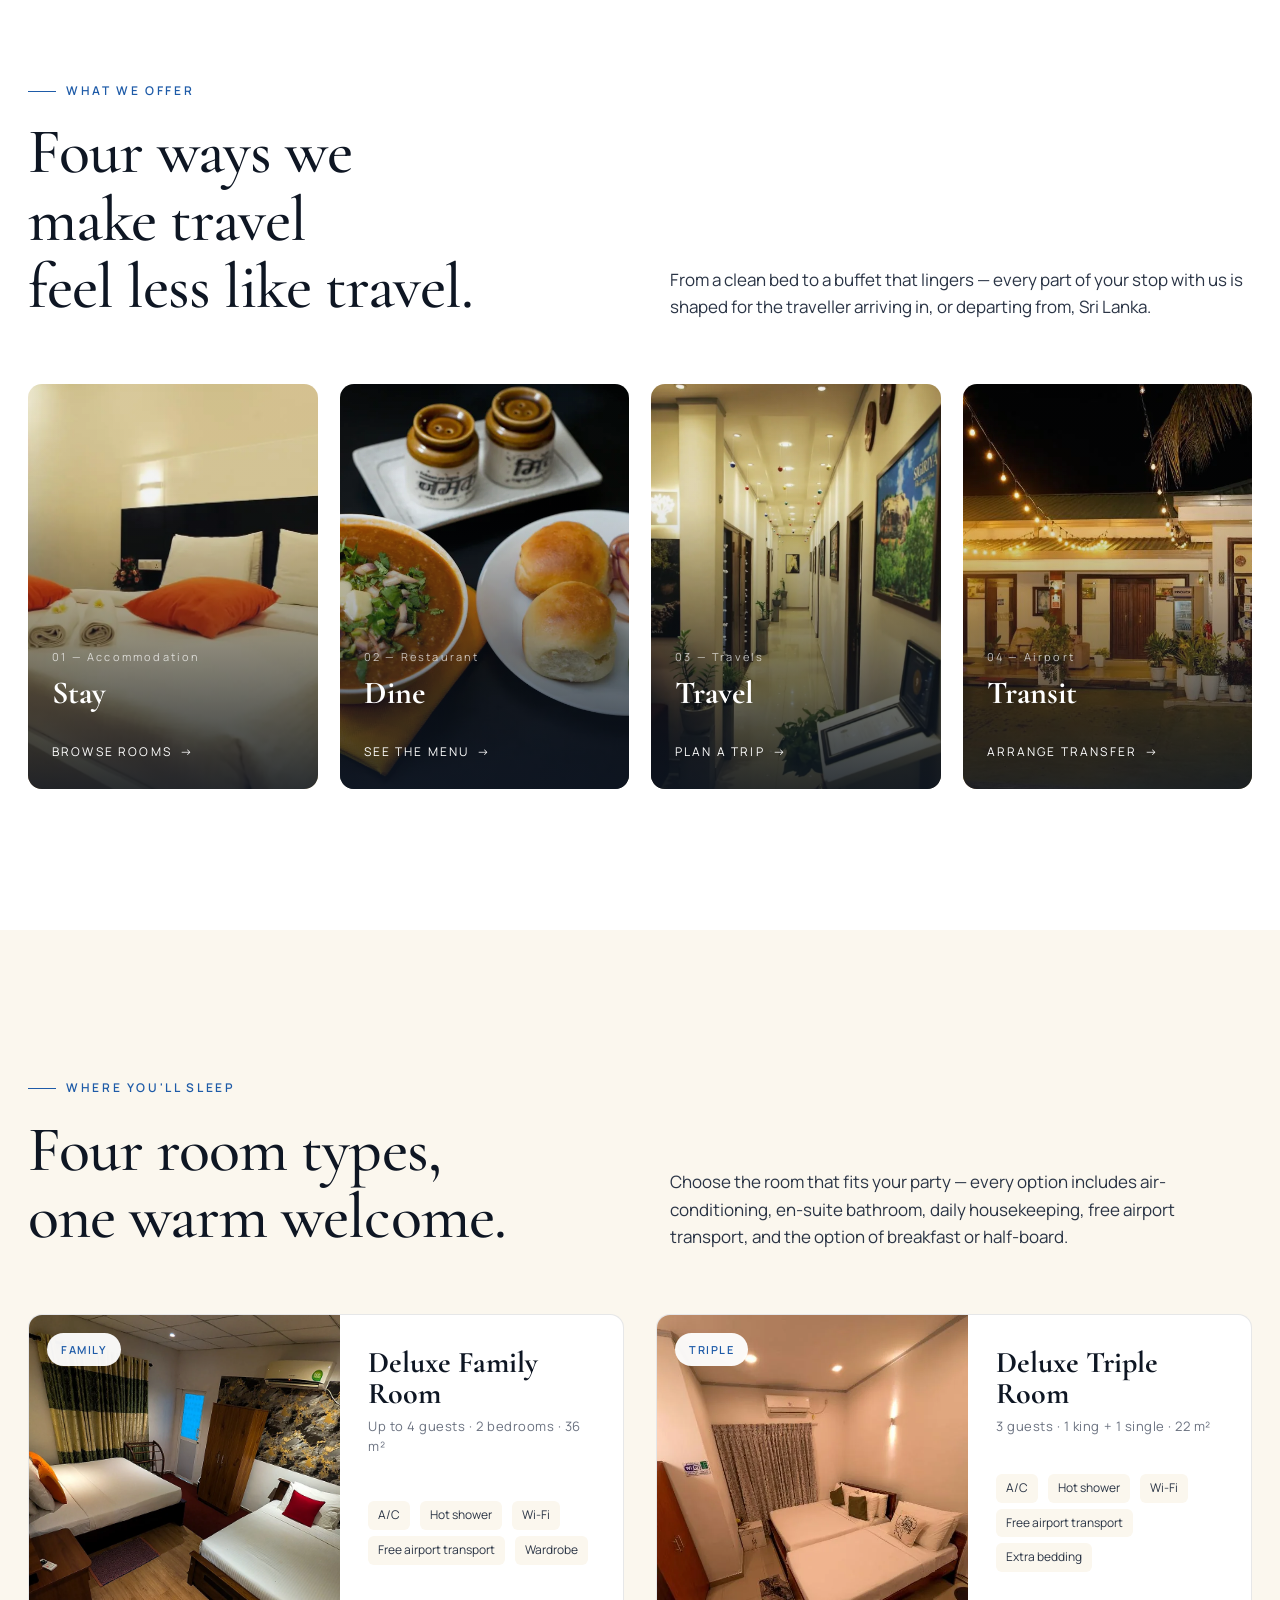
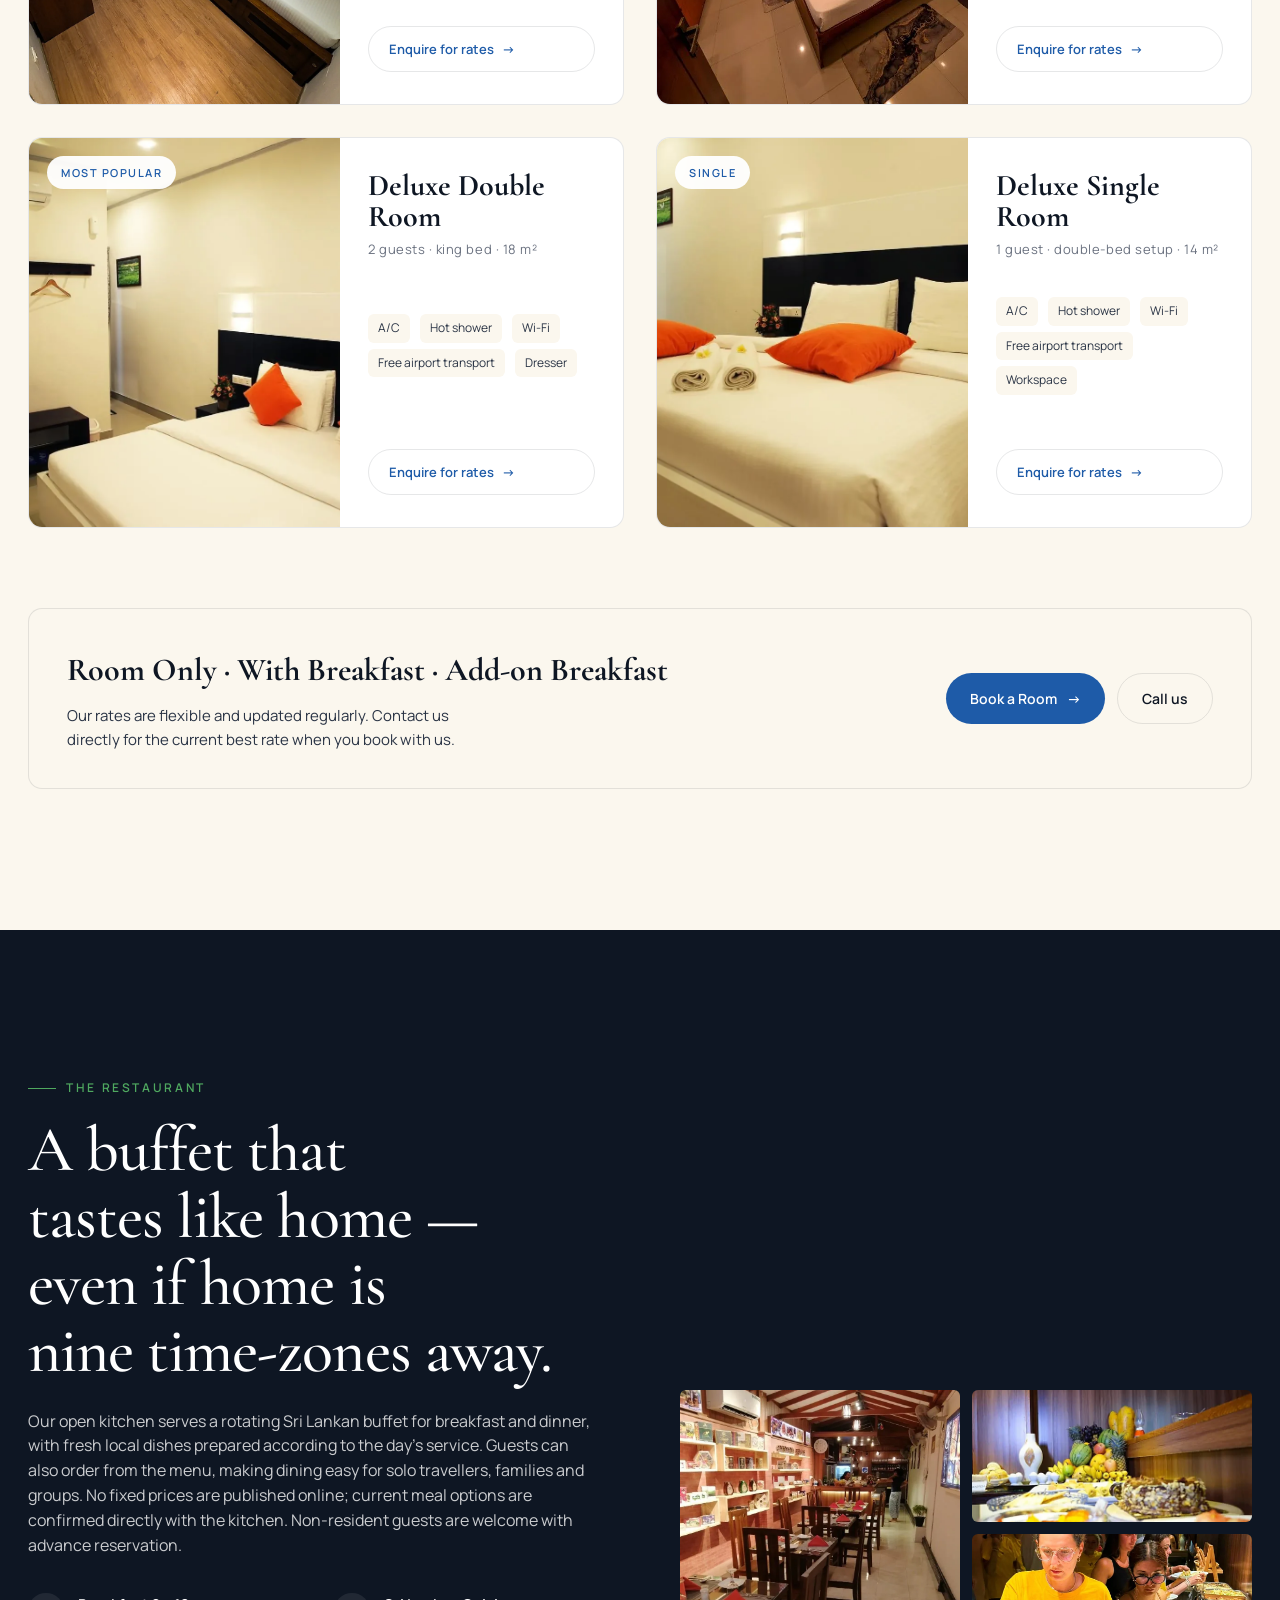
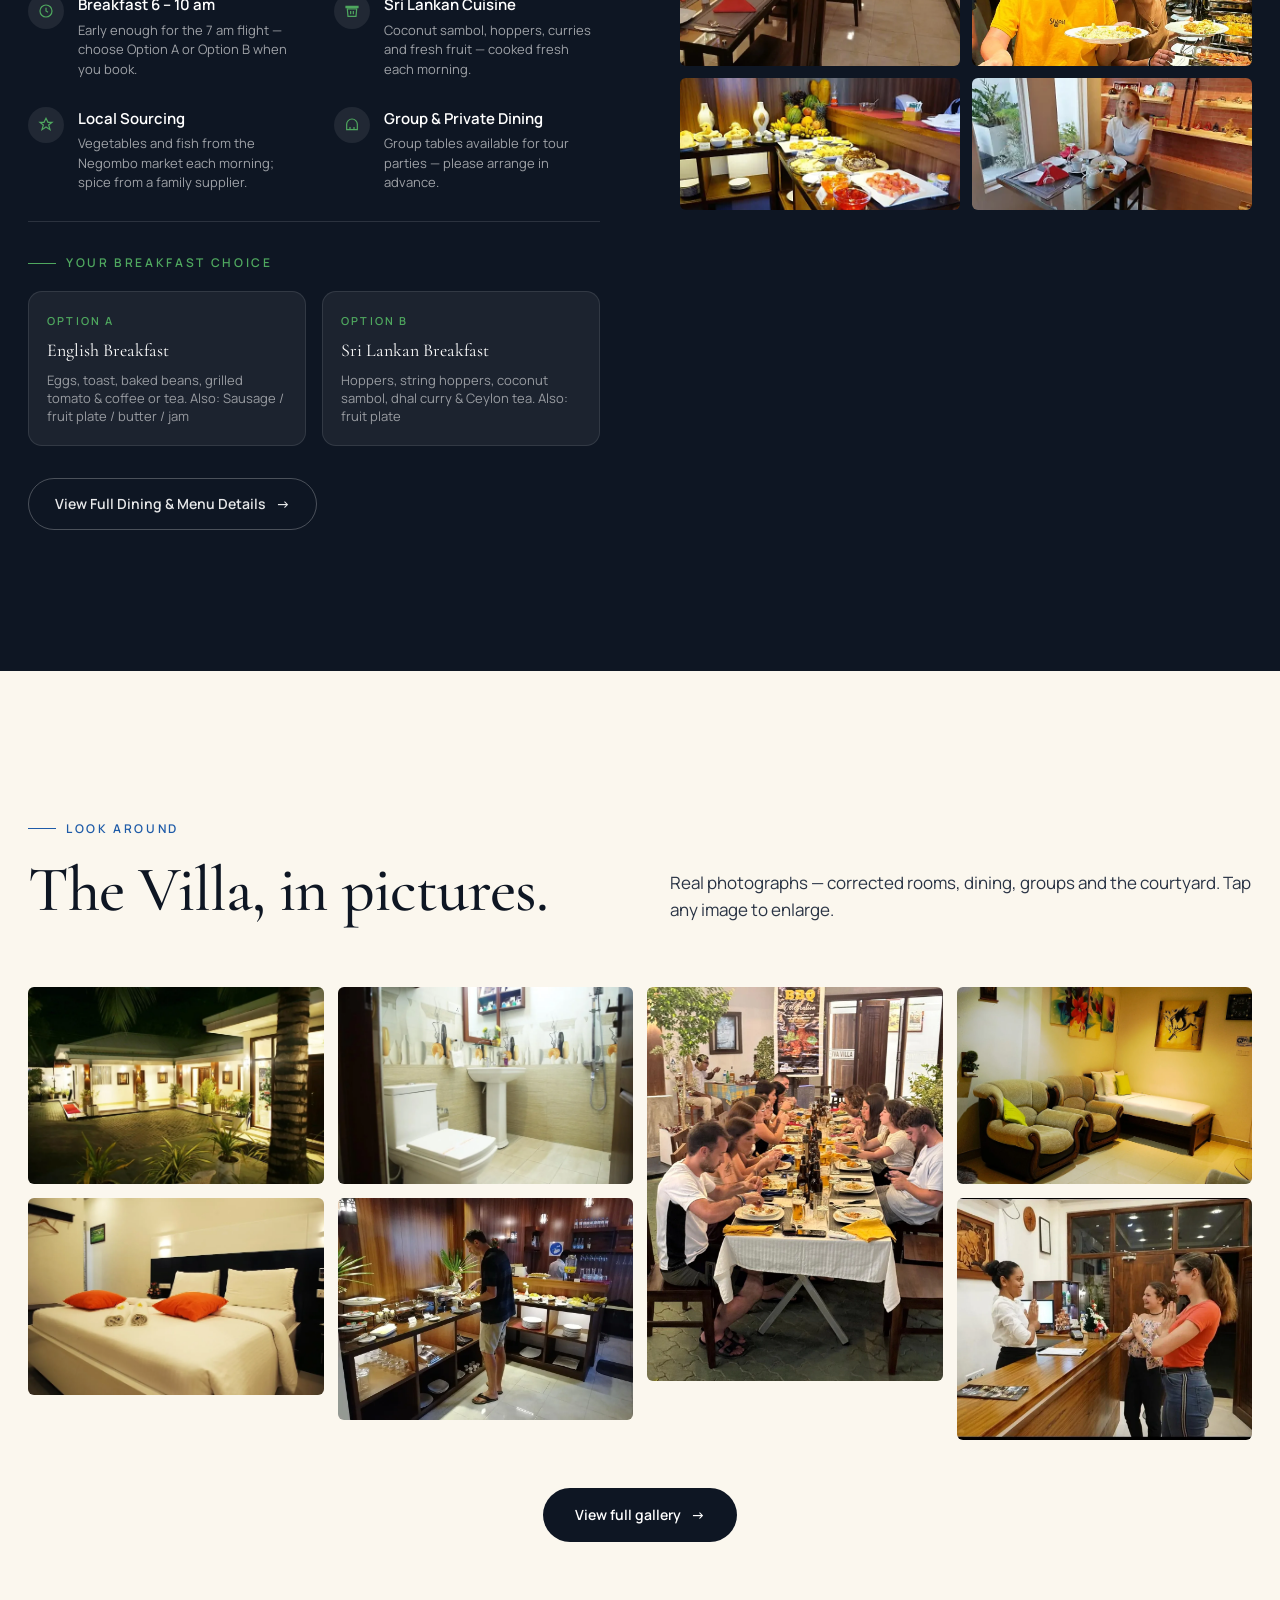
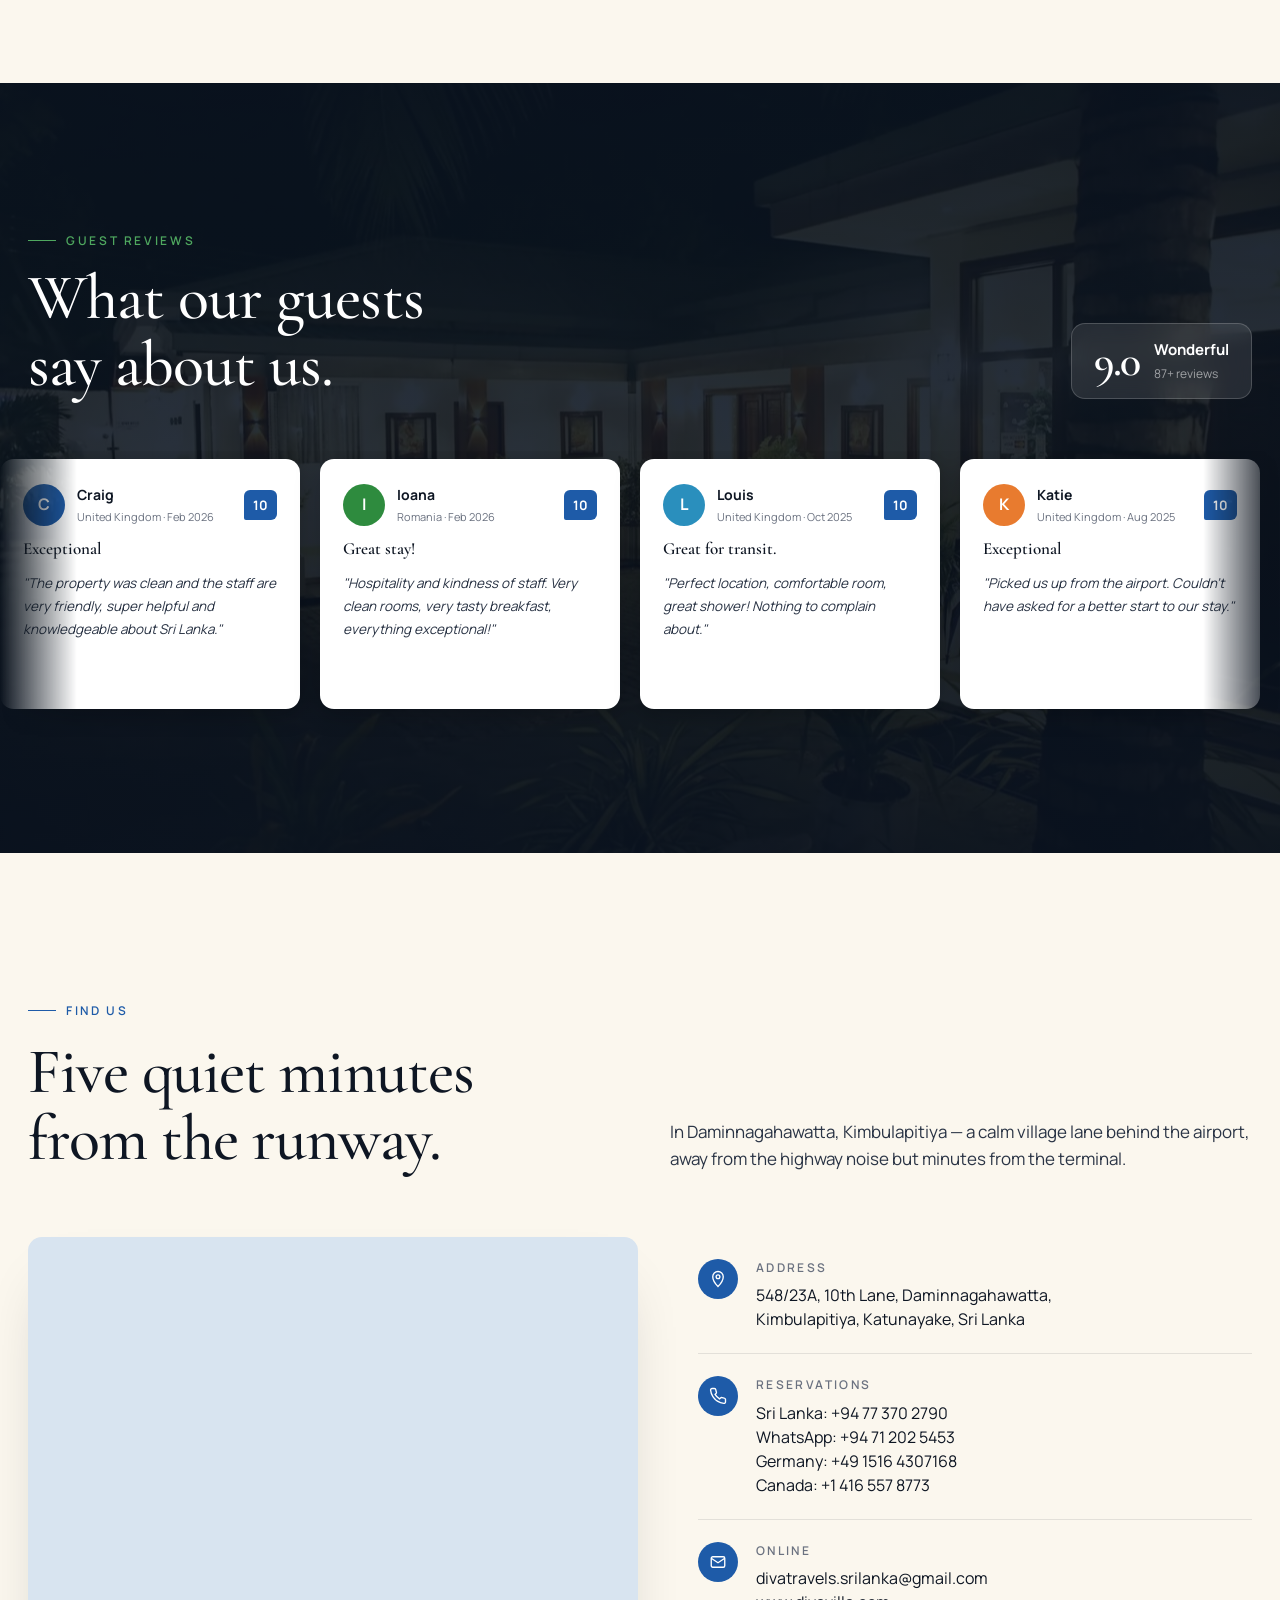
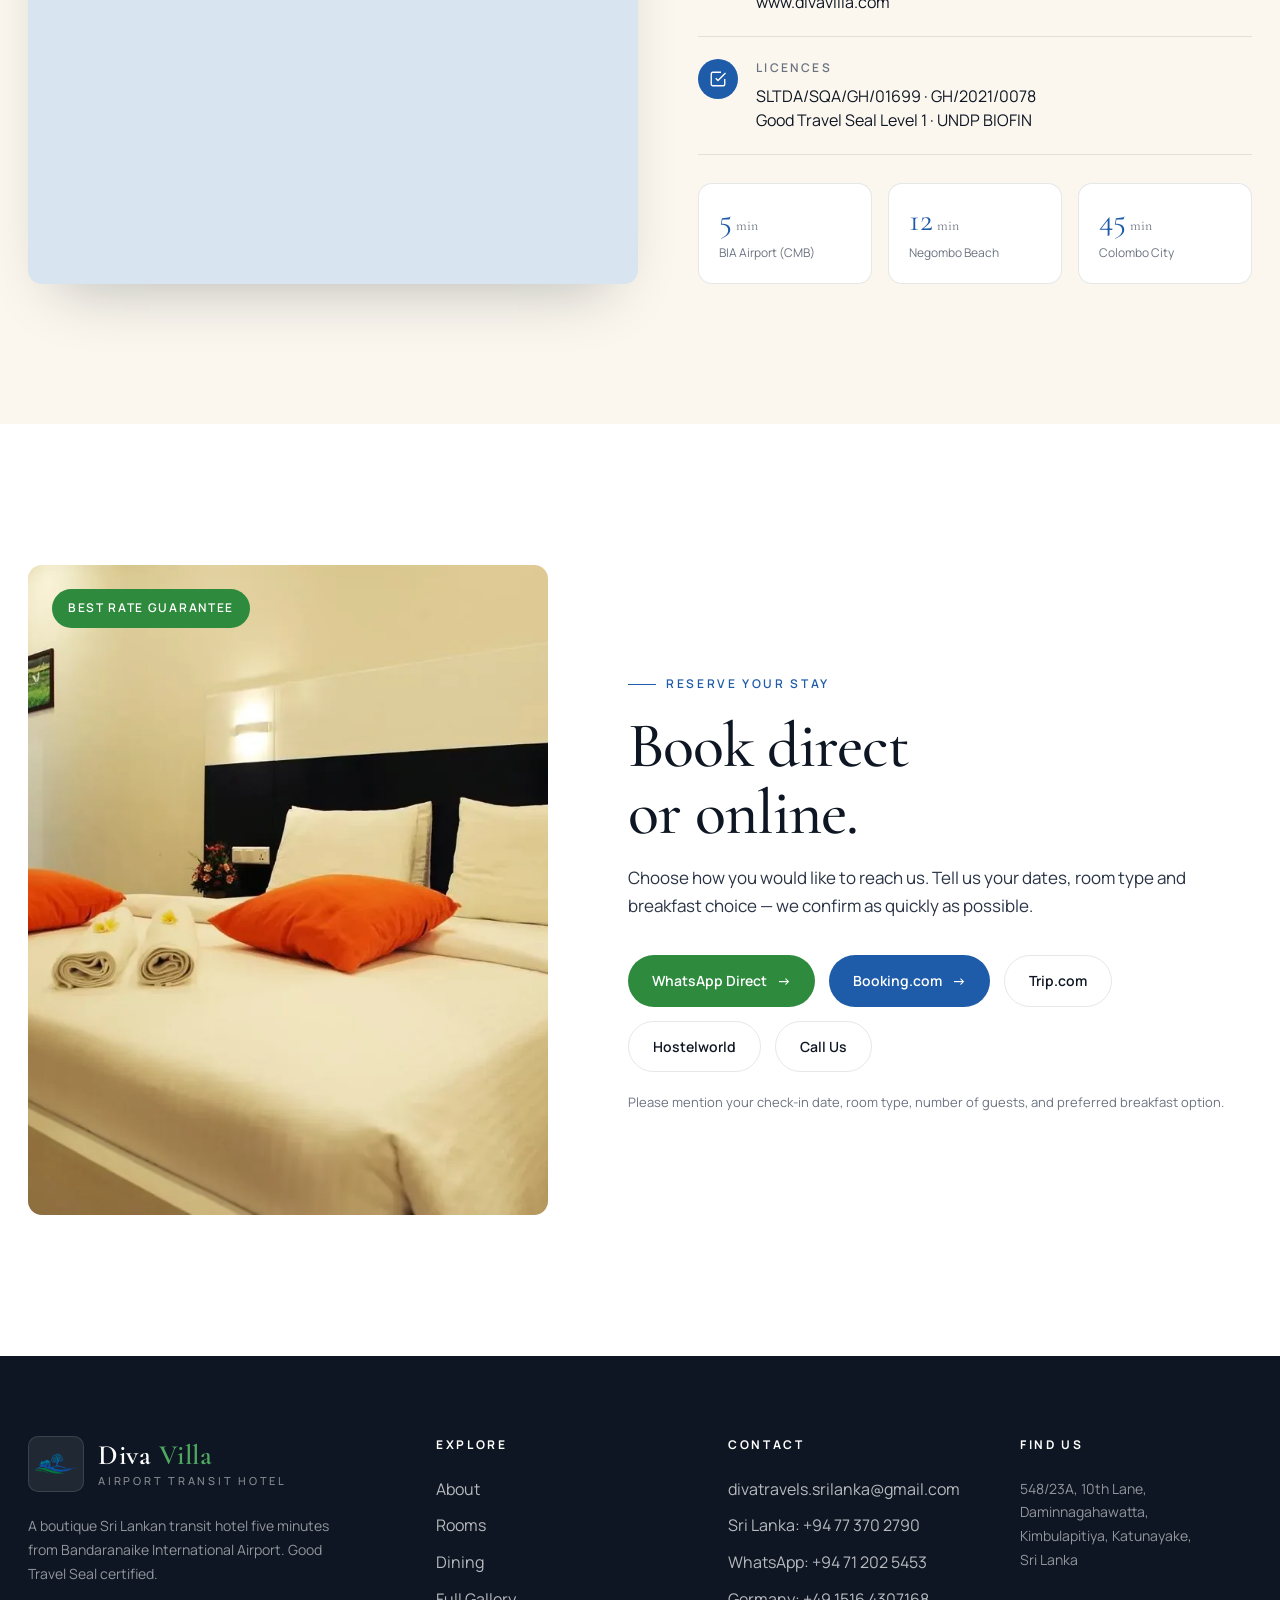
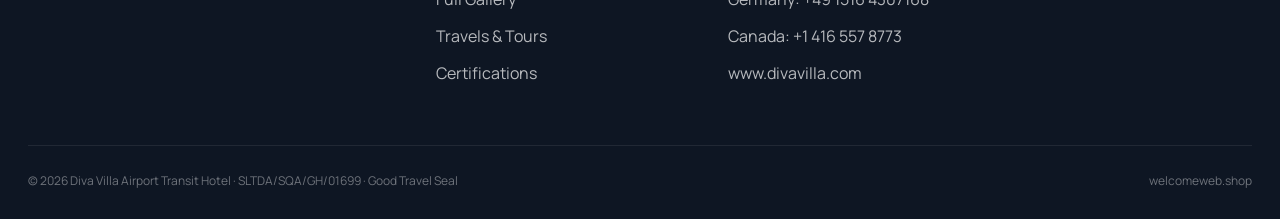
==== commit eb328054: "Add files via upload" ====
--- a/index.html
+++ b/index.html
@@ -3,28 +3,46 @@
 <head>
 <meta charset="UTF-8">
 <meta name="viewport" content="width=device-width, initial-scale=1.0, maximum-scale=5.0">
-<title>Diva Villa Airport Transit Hotel | Katunayake, Sri Lanka</title>
-<meta name="description" content="A peaceful courtyard transit hotel, five minutes from Bandaranaike International Airport (CMB). 24/7 reception and free airport transfers.">
-<meta property="og:title" content="Diva Villa Airport Transit Hotel">
-<meta property="og:description" content="A peaceful courtyard transit hotel, five minutes from Bandaranaike International Airport (CMB).">
-<meta property="og:image" content="https://www.divavilla.com/assets/villa-front-night.webp">
-<meta property="og:url" content="https://www.divavilla.com/">
+<!-- ===== SEO: Title & Meta ===== -->
+<title>Diva Villa Airport Transit Hotel — 5 min from BIA, Katunayake Sri Lanka</title>
+<meta name="description" content="Boutique transit hotel 5 minutes from Bandaranaike International Airport (CMB), Katunayake. Free 24/7 airport shuttle, flexible check-in, authentic Sri Lankan buffet. SLTDA licensed. Book direct for best rate.">
+<meta name="keywords" content="airport transit hotel Sri Lanka, hotel near Bandaranaike Airport, CMB layover hotel, Katunayake hotel, Negombo airport hotel, hotel near BIA Colombo, transit hotel Sri Lanka, overnight layover Colombo airport, Diva Villa, free airport shuttle Sri Lanka, 24 hour check-in hotel Sri Lanka, airport hotel Katunayake">
+<meta name="robots" content="index, follow">
+<meta name="theme-color" content="#0F2D52">
+
+<!-- ===== SEO: Canonical ===== -->
 <link rel="canonical" href="https://www.divavilla.com/">
-<link rel="icon" type="image/png" href="assets/logo.png">
-
-<link rel="preconnect" href="https://fonts.googleapis.com">
-<link rel="preconnect" href="https://fonts.gstatic.com" crossorigin>
-<link href="https://fonts.googleapis.com/css2?family=Cormorant+Garamond:ital,wght@0,400;0,500;0,600;0,700;1,400;1,500&family=Manrope:wght@300;400;500;600;700;800&display=swap" rel="stylesheet">
-<!-- SEO performance hints -->
-<meta name="robots" content="index,follow">
-<meta name="theme-color" content="#0F2D52">
+
+<!-- ===== SEO: Geo / Local ===== -->
 <meta name="geo.region" content="LK-1">
 <meta name="geo.placename" content="Katunayake, Sri Lanka">
 <meta name="geo.position" content="7.196435;79.905266">
 <meta name="ICBM" content="7.196435, 79.905266">
+
+<!-- ===== SEO: Open Graph ===== -->
 <meta property="og:type" content="website">
+<meta property="og:site_name" content="Diva Villa Airport Transit Hotel">
+<meta property="og:title" content="Diva Villa Airport Transit Hotel — Near BIA, Katunayake Sri Lanka">
+<meta property="og:description" content="Free airport shuttle · 24/7 check-in · Sri Lankan buffet. The closest boutique hotel to Bandaranaike International Airport. SLTDA licensed. Book direct for best rate.">
+<meta property="og:image" content="https://www.divavilla.com/assets/villa-front-night.webp">
+<meta property="og:url" content="https://www.divavilla.com/">
+<meta property="og:locale" content="en_GB">
+
+<!-- ===== SEO: Twitter Card ===== -->
 <meta name="twitter:card" content="summary_large_image">
+<meta name="twitter:title" content="Diva Villa Airport Transit Hotel — Near BIA, Sri Lanka">
+<meta name="twitter:description" content="5 minutes from Bandaranaike Airport. Free shuttle, 24/7 reception, Sri Lankan buffet. SLTDA licensed.">
+<meta name="twitter:image" content="https://www.divavilla.com/assets/villa-front-night.webp">
+
+<link rel="icon" type="image/png" href="assets/logo.png">
+
+<!-- ===== Performance: Preconnect & Preload ===== -->
+<link rel="preconnect" href="https://fonts.googleapis.com">
+<link rel="preconnect" href="https://fonts.gstatic.com" crossorigin>
 <link rel="preload" as="image" href="assets/courtyard-night-wide.webp" fetchpriority="high">
+<link href="https://fonts.googleapis.com/css2?family=Cormorant+Garamond:ital,wght@0,400;0,500;0,600;0,700;1,400;1,500&family=Manrope:wght@300;400;500;600;700;800&display=swap" rel="stylesheet">
+
+<!-- ===== Structured Data: Hotel Schema ===== -->
 <script type="application/ld+json">
 {
   "@context": "https://schema.org",
@@ -32,47 +50,122 @@
   "@id": "https://www.divavilla.com/#hotel",
   "name": "Diva Villa Airport Transit Hotel",
   "url": "https://www.divavilla.com/",
-  "image": "https://www.divavilla.com/assets/villa-front-night.webp",
+  "description": "Boutique airport transit hotel five minutes from Bandaranaike International Airport (CMB), Katunayake, Sri Lanka. Free 24/7 airport shuttle, flexible check-in, Sri Lankan buffet restaurant, travel desk, SLTDA licensed accommodation.",
+  "image": [
+    "https://www.divavilla.com/assets/villa-front-night.webp",
+    "https://www.divavilla.com/assets/courtyard-night-wide.webp"
+  ],
   "logo": "https://www.divavilla.com/assets/logo.png",
-  "telephone": [
-    "+94112265251",
-    "+94712025453",
-    "+94773702790",
-    "+4915164307168",
-    "+14165578773"
-  ],
+  "telephone": ["+94112265251", "+94712025453", "+94773702790", "+4915164307168", "+14165578773"],
+  "email": "divatravels.srilanka@gmail.com",
   "address": {
     "@type": "PostalAddress",
     "streetAddress": "548/23A, 10th Lane, Daminnagahawatta, Kimbulapitiya",
     "addressLocality": "Katunayake",
+    "addressRegion": "Western Province",
+    "postalCode": "11450",
     "addressCountry": "LK"
   },
+  "geo": {
+    "@type": "GeoCoordinates",
+    "latitude": "7.196435",
+    "longitude": "79.905266"
+  },
+  "hasMap": "https://maps.google.com/?q=Diva+Villa+Transit+Hotel,Katunayake,Sri+Lanka",
+  "priceRange": "$$",
+  "checkinTime": "00:00",
+  "checkoutTime": "23:59",
+  "currenciesAccepted": "LKR, EUR, USD, GBP",
+  "paymentAccepted": "Cash, Visa, Mastercard, WhatsApp Pay",
   "amenityFeature": [
+    {"@type": "LocationFeatureSpecification", "name": "Free Airport Shuttle", "value": true},
+    {"@type": "LocationFeatureSpecification", "name": "Free Wi-Fi", "value": true},
+    {"@type": "LocationFeatureSpecification", "name": "Air Conditioning", "value": true},
+    {"@type": "LocationFeatureSpecification", "name": "24-Hour Front Desk", "value": true},
+    {"@type": "LocationFeatureSpecification", "name": "Restaurant", "value": true},
+    {"@type": "LocationFeatureSpecification", "name": "Hot Shower", "value": true},
+    {"@type": "LocationFeatureSpecification", "name": "Daily Housekeeping", "value": true},
+    {"@type": "LocationFeatureSpecification", "name": "Travel Desk", "value": true},
+    {"@type": "LocationFeatureSpecification", "name": "BBQ Dining", "value": true}
+  ],
+  "aggregateRating": {
+    "@type": "AggregateRating",
+    "ratingValue": "9.0",
+    "bestRating": "10",
+    "worstRating": "1",
+    "reviewCount": "87"
+  },
+  "numberOfRooms": "12",
+  "petsAllowed": false,
+  "sameAs": ["https://www.booking.com/hotel/lk/diva-villa.html"]
+}
+</script>
+
+<!-- ===== Structured Data: FAQPage (boosts Google AI Overviews) ===== -->
+<script type="application/ld+json">
+{
+  "@context": "https://schema.org",
+  "@type": "FAQPage",
+  "mainEntity": [
     {
-      "@type": "LocationFeatureSpecification",
-      "name": "24/7 reception",
-      "value": true
+      "@type": "Question",
+      "name": "How far is Diva Villa from Bandaranaike International Airport?",
+      "acceptedAnswer": {
+        "@type": "Answer",
+        "text": "Diva Villa Airport Transit Hotel is just 5 minutes by road from Bandaranaike International Airport (CMB) in Katunayake, Sri Lanka. We provide complimentary airport pickup and drop-off for all guests, 24 hours a day."
+      }
     },
     {
-      "@type": "LocationFeatureSpecification",
-      "name": "Airport transfers",
-      "value": true
+      "@type": "Question",
+      "name": "Does Diva Villa offer free airport transfers?",
+      "acceptedAnswer": {
+        "@type": "Answer",
+        "text": "Yes. Diva Villa provides complimentary BIA airport pickup and drop-off for all hotel guests, available 24 hours a day, 7 days a week. Simply share your flight details when booking."
+      }
     },
     {
-      "@type": "LocationFeatureSpecification",
-      "name": "Breakfast",
-      "value": true
+      "@type": "Question",
+      "name": "What time is check-in and check-out at Diva Villa?",
+      "acceptedAnswer": {
+        "@type": "Answer",
+        "text": "Diva Villa offers flexible 24-hour check-in and check-out. We welcome red-eye arrivals and early morning departures at any hour. Day-use rooms are also available for short layovers."
+      }
     },
     {
-      "@type": "LocationFeatureSpecification",
-      "name": "Travel desk",
-      "value": true
+      "@type": "Question",
+      "name": "Does Diva Villa serve breakfast?",
+      "acceptedAnswer": {
+        "@type": "Answer",
+        "text": "Yes. Breakfast is served from 6:00 am to 10:00 am. Guests choose Option A (English breakfast — eggs, toast, baked beans, tea or coffee) or Option B (Sri Lankan breakfast — hoppers, string hoppers, coconut sambol, dhal curry and Ceylon tea)."
+      }
+    },
+    {
+      "@type": "Question",
+      "name": "Is Diva Villa good for a transit or layover stay near Colombo airport?",
+      "acceptedAnswer": {
+        "@type": "Answer",
+        "text": "Diva Villa is specifically designed for transit and layover passengers at Colombo Bandaranaike International Airport (CMB). With 24-hour reception, free airport transfers, air-conditioned rooms, and a full restaurant, it is the closest boutique hotel to BIA in Katunayake, rated 9.0 out of 10 on Booking.com."
+      }
+    },
+    {
+      "@type": "Question",
+      "name": "Is Diva Villa SLTDA certified?",
+      "acceptedAnswer": {
+        "@type": "Answer",
+        "text": "Yes. Diva Villa holds a valid Sri Lanka Tourism Development Authority licence (SLTDA/SQA/GH/01699) and the Good Travel Seal — independently assessed under the UNDP Biodiversity Finance Initiative for responsible and sustainable tourism."
+      }
+    },
+    {
+      "@type": "Question",
+      "name": "Can Diva Villa arrange tours and excursions in Sri Lanka?",
+      "acceptedAnswer": {
+        "@type": "Answer",
+        "text": "Yes. Our in-house travel desk arranges private tours and transfers across Sri Lanka — Sigiriya, Dambulla, Kandy, Galle, Yala, Pinnawala and beyond — using our own vehicles and experienced drivers."
+      }
     }
-  ],
-  "priceRange": "Contact for current rates"
+  ]
 }
 </script>
-<!-- /SEO performance hints -->
 <link rel="stylesheet" href="styles.css">
 </head>
 <body>
@@ -542,6 +635,276 @@
   <img alt="">
 </div>
 
+<!-- ============ GUEST REVIEWS ============ -->
+<section class="reviews-section" id="reviews">
+  <div class="reviews-bg-overlay"></div>
+
+  <div class="wrap" style="position:relative;z-index:1">
+    <div class="reviews-head">
+      <div>
+        <div class="eyebrow reviews-eyebrow">Guest Reviews</div>
+        <h2 class="h2 reviews-h2" style="margin-top:14px">What our guests<br>say about us.</h2>
+      </div>
+      <div class="reviews-rating-badge">
+        <div class="rrb-score">9.0</div>
+        <div class="rrb-info">
+          <strong>Wonderful</strong>
+          <span>87+ reviews</span>
+        </div>
+      </div>
+    </div>
+  </div>
+
+  <!-- Infinite auto-scroll carousel — cards duplicated for seamless loop -->
+  <div class="reviews-carousel-wrap" style="position:relative;z-index:1">
+    <div class="reviews-carousel">
+
+      <!-- === SET 1 === -->
+      <article class="rv-card">
+        <div class="rv-top">
+          <div class="rv-avatar" style="background:#1E5BA8">C</div>
+          <div class="rv-who"><strong>Craig</strong><span>United Kingdom · Feb 2026</span></div>
+          <div class="rv-score">10</div>
+        </div>
+        <div class="rv-title">Exceptional</div>
+        <p class="rv-text">"The property was clean and the staff are very friendly, super helpful and knowledgeable about Sri Lanka."</p>
+      </article>
+
+      <article class="rv-card">
+        <div class="rv-top">
+          <div class="rv-avatar" style="background:#2E8B3E">I</div>
+          <div class="rv-who"><strong>Ioana</strong><span>Romania · Feb 2026</span></div>
+          <div class="rv-score">10</div>
+        </div>
+        <div class="rv-title">Great stay!</div>
+        <p class="rv-text">"Hospitality and kindness of staff. Very clean rooms, very tasty breakfast, everything exceptional!"</p>
+      </article>
+
+      <article class="rv-card">
+        <div class="rv-top">
+          <div class="rv-avatar" style="background:#2A8FBD">L</div>
+          <div class="rv-who"><strong>Louis</strong><span>United Kingdom · Oct 2025</span></div>
+          <div class="rv-score">10</div>
+        </div>
+        <div class="rv-title">Great for transit.</div>
+        <p class="rv-text">"Perfect location, comfortable room, great shower! Nothing to complain about."</p>
+      </article>
+
+      <article class="rv-card">
+        <div class="rv-top">
+          <div class="rv-avatar" style="background:#E87B2F">K</div>
+          <div class="rv-who"><strong>Katie</strong><span>United Kingdom · Aug 2025</span></div>
+          <div class="rv-score">10</div>
+        </div>
+        <div class="rv-title">Exceptional</div>
+        <p class="rv-text">"Picked us up from the airport. Couldn't have asked for a better start to our stay."</p>
+      </article>
+
+      <article class="rv-card">
+        <div class="rv-top">
+          <div class="rv-avatar" style="background:#1E5BA8">P</div>
+          <div class="rv-who"><strong>Philip</strong><span>United Kingdom · Jan 2026</span></div>
+          <div class="rv-score">9.0</div>
+        </div>
+        <div class="rv-title">Sri Lankan Hospitality at its best</div>
+        <p class="rv-text">"The staff were extremely helpful, polite and kind. Each meal was excellent, traditional and very delicious. The room was clean. We enjoyed our stay at Diva Villa."</p>
+      </article>
+
+      <article class="rv-card">
+        <div class="rv-top">
+          <div class="rv-avatar" style="background:#2A8FBD">L</div>
+          <div class="rv-who"><strong>Leanka</strong><span>United Kingdom · Apr 2026</span></div>
+          <div class="rv-score">9.0</div>
+        </div>
+        <div class="rv-title">All you need in a transit hotel</div>
+        <p class="rv-text">"Convenient and good transit hotel with restaurant, airport transfer and helpful staff. Everything you need before your early flight the next day."</p>
+      </article>
+
+      <article class="rv-card">
+        <div class="rv-top">
+          <div class="rv-avatar" style="background:#C49A3F">D</div>
+          <div class="rv-who"><strong>Dhruv</strong><span>India · Mar 2026</span></div>
+          <div class="rv-score">9.0</div>
+        </div>
+        <div class="rv-title">Wonderful</div>
+        <p class="rv-text">"Rooms were really tidy. The staff, especially Mr. Tisara, was really gentle and helpful."</p>
+      </article>
+
+      <article class="rv-card">
+        <div class="rv-top">
+          <div class="rv-avatar" style="background:#2E8B3E">A</div>
+          <div class="rv-who"><strong>Abbey</strong><span>Australia · Oct 2025</span></div>
+          <div class="rv-score">8.0</div>
+        </div>
+        <div class="rv-title">Excellent</div>
+        <p class="rv-text">"Close to the airport. Rooms were clean, tidy and comfortable. Staff met us after midnight for check-in and accommodated an early breakfast. Great value for money."</p>
+      </article>
+
+      <article class="rv-card">
+        <div class="rv-top">
+          <div class="rv-avatar" style="background:#E87B2F">S</div>
+          <div class="rv-who"><strong>Suzana</strong><span>Israel · Sep 2025</span></div>
+          <div class="rv-score">9.0</div>
+        </div>
+        <div class="rv-title">Good room for early or late airport flight</div>
+        <p class="rv-text">"Just 10 min from airport. Breakfast very good. Good room for its value for early or late airport flight."</p>
+      </article>
+
+      <article class="rv-card">
+        <div class="rv-top">
+          <div class="rv-avatar" style="background:#C49A3F">P</div>
+          <div class="rv-who"><strong>Prasen</strong><span>India · Feb 2026</span></div>
+          <div class="rv-score">9.0</div>
+        </div>
+        <div class="rv-title">Wonderful</div>
+        <p class="rv-text">"Close to the airport. The staff was hospitable and everything was perfectly kept and ready. Food was good too. Overall service was good."</p>
+      </article>
+
+      <article class="rv-card">
+        <div class="rv-top">
+          <div class="rv-avatar" style="background:#2A8FBD">A</div>
+          <div class="rv-who"><strong>Ada</strong><span>United Arab Emirates · Jun 2025</span></div>
+          <div class="rv-score">8.0</div>
+        </div>
+        <div class="rv-title">Perfect for one night before or after your flight</div>
+        <p class="rv-text">"Very close to the airport, free shuttle provided by the hotel. Good breakfast."</p>
+      </article>
+
+      <article class="rv-card">
+        <div class="rv-top">
+          <div class="rv-avatar" style="background:#1E5BA8">J</div>
+          <div class="rv-who"><strong>John</strong><span>Australia · Mar 2026</span></div>
+          <div class="rv-score">9.0</div>
+        </div>
+        <div class="rv-title">A great stay</div>
+        <p class="rv-text">"Very good stay. Everything was great — would recommend to anyone needing an airport hotel near BIA, Colombo."</p>
+      </article>
+
+      <!-- === SET 2 (duplicate for seamless infinite loop) === -->
+      <article class="rv-card" aria-hidden="true">
+        <div class="rv-top">
+          <div class="rv-avatar" style="background:#1E5BA8">C</div>
+          <div class="rv-who"><strong>Craig</strong><span>United Kingdom · Feb 2026</span></div>
+          <div class="rv-score">10</div>
+        </div>
+        <div class="rv-title">Exceptional</div>
+        <p class="rv-text">"The property was clean and the staff are very friendly, super helpful and knowledgeable about Sri Lanka."</p>
+      </article>
+
+      <article class="rv-card" aria-hidden="true">
+        <div class="rv-top">
+          <div class="rv-avatar" style="background:#2E8B3E">I</div>
+          <div class="rv-who"><strong>Ioana</strong><span>Romania · Feb 2026</span></div>
+          <div class="rv-score">10</div>
+        </div>
+        <div class="rv-title">Great stay!</div>
+        <p class="rv-text">"Hospitality and kindness of staff. Very clean rooms, very tasty breakfast, everything exceptional!"</p>
+      </article>
+
+      <article class="rv-card" aria-hidden="true">
+        <div class="rv-top">
+          <div class="rv-avatar" style="background:#2A8FBD">L</div>
+          <div class="rv-who"><strong>Louis</strong><span>United Kingdom · Oct 2025</span></div>
+          <div class="rv-score">10</div>
+        </div>
+        <div class="rv-title">Great for transit.</div>
+        <p class="rv-text">"Perfect location, comfortable room, great shower! Nothing to complain about."</p>
+      </article>
+
+      <article class="rv-card" aria-hidden="true">
+        <div class="rv-top">
+          <div class="rv-avatar" style="background:#E87B2F">K</div>
+          <div class="rv-who"><strong>Katie</strong><span>United Kingdom · Aug 2025</span></div>
+          <div class="rv-score">10</div>
+        </div>
+        <div class="rv-title">Exceptional</div>
+        <p class="rv-text">"Picked us up from the airport. Couldn't have asked for a better start to our stay."</p>
+      </article>
+
+      <article class="rv-card" aria-hidden="true">
+        <div class="rv-top">
+          <div class="rv-avatar" style="background:#1E5BA8">P</div>
+          <div class="rv-who"><strong>Philip</strong><span>United Kingdom · Jan 2026</span></div>
+          <div class="rv-score">9.0</div>
+        </div>
+        <div class="rv-title">Sri Lankan Hospitality at its best</div>
+        <p class="rv-text">"The staff were extremely helpful, polite and kind. Each meal was excellent, traditional and very delicious. The room was clean. We enjoyed our stay at Diva Villa."</p>
+      </article>
+
+      <article class="rv-card" aria-hidden="true">
+        <div class="rv-top">
+          <div class="rv-avatar" style="background:#2A8FBD">L</div>
+          <div class="rv-who"><strong>Leanka</strong><span>United Kingdom · Apr 2026</span></div>
+          <div class="rv-score">9.0</div>
+        </div>
+        <div class="rv-title">All you need in a transit hotel</div>
+        <p class="rv-text">"Convenient and good transit hotel with restaurant, airport transfer and helpful staff. Everything you need before your early flight the next day."</p>
+      </article>
+
+      <article class="rv-card" aria-hidden="true">
+        <div class="rv-top">
+          <div class="rv-avatar" style="background:#C49A3F">D</div>
+          <div class="rv-who"><strong>Dhruv</strong><span>India · Mar 2026</span></div>
+          <div class="rv-score">9.0</div>
+        </div>
+        <div class="rv-title">Wonderful</div>
+        <p class="rv-text">"Rooms were really tidy. The staff, especially Mr. Tisara, was really gentle and helpful."</p>
+      </article>
+
+      <article class="rv-card" aria-hidden="true">
+        <div class="rv-top">
+          <div class="rv-avatar" style="background:#2E8B3E">A</div>
+          <div class="rv-who"><strong>Abbey</strong><span>Australia · Oct 2025</span></div>
+          <div class="rv-score">8.0</div>
+        </div>
+        <div class="rv-title">Excellent</div>
+        <p class="rv-text">"Close to the airport. Rooms were clean, tidy and comfortable. Staff met us after midnight for check-in and accommodated an early breakfast. Great value for money."</p>
+      </article>
+
+      <article class="rv-card" aria-hidden="true">
+        <div class="rv-top">
+          <div class="rv-avatar" style="background:#E87B2F">S</div>
+          <div class="rv-who"><strong>Suzana</strong><span>Israel · Sep 2025</span></div>
+          <div class="rv-score">9.0</div>
+        </div>
+        <div class="rv-title">Good room for early or late airport flight</div>
+        <p class="rv-text">"Just 10 min from airport. Breakfast very good. Good room for its value for early or late airport flight."</p>
+      </article>
+
+      <article class="rv-card" aria-hidden="true">
+        <div class="rv-top">
+          <div class="rv-avatar" style="background:#C49A3F">P</div>
+          <div class="rv-who"><strong>Prasen</strong><span>India · Feb 2026</span></div>
+          <div class="rv-score">9.0</div>
+        </div>
+        <div class="rv-title">Wonderful</div>
+        <p class="rv-text">"Close to the airport. The staff was hospitable and everything was perfectly kept and ready. Food was good too. Overall service was good."</p>
+      </article>
+
+      <article class="rv-card" aria-hidden="true">
+        <div class="rv-top">
+          <div class="rv-avatar" style="background:#2A8FBD">A</div>
+          <div class="rv-who"><strong>Ada</strong><span>United Arab Emirates · Jun 2025</span></div>
+          <div class="rv-score">8.0</div>
+        </div>
+        <div class="rv-title">Perfect for one night before or after your flight</div>
+        <p class="rv-text">"Very close to the airport, free shuttle provided by the hotel. Good breakfast."</p>
+      </article>
+
+      <article class="rv-card" aria-hidden="true">
+        <div class="rv-top">
+          <div class="rv-avatar" style="background:#1E5BA8">J</div>
+          <div class="rv-who"><strong>John</strong><span>Australia · Mar 2026</span></div>
+          <div class="rv-score">9.0</div>
+        </div>
+        <div class="rv-title">A great stay</div>
+        <p class="rv-text">"Very good stay. Everything was great — would recommend to anyone needing an airport hotel near BIA, Colombo."</p>
+      </article>
+
+    </div>
+  </div>
+</section>
+
 <!-- ============ LOCATION ============ -->
 <section class="location" id="location">
   <div class="wrap">
--- a/styles.css
+++ b/styles.css
@@ -1625,3 +1625,220 @@
   font-size: 17px;
   line-height: 1.7;
 }
+
+/* ======================================================
+   GUEST REVIEWS SECTION
+   ====================================================== */
+
+/* Background image + dark overlay */
+.reviews-section {
+  position: relative;
+  padding: clamp(80px, 11vw, 160px) 0 clamp(70px, 9vw, 130px);
+  overflow: hidden;
+  background: var(--c-ink-deep, #0a1520);
+}
+.reviews-section::before {
+  content: "";
+  position: absolute;
+  inset: 0;
+  background: url('assets/courtyard-night-wide.webp') center center / cover no-repeat;
+  opacity: 0.28;
+  z-index: 0;
+}
+.reviews-bg-overlay {
+  position: absolute;
+  inset: 0;
+  background: linear-gradient(
+    180deg,
+    rgba(10,18,32,0.72) 0%,
+    rgba(10,18,32,0.55) 50%,
+    rgba(10,18,32,0.78) 100%
+  );
+  z-index: 0;
+}
+
+/* Header row */
+.reviews-head {
+  display: flex;
+  align-items: flex-end;
+  justify-content: space-between;
+  gap: 32px;
+  flex-wrap: wrap;
+  margin-bottom: 52px;
+}
+
+/* White heading & eyebrow on dark bg */
+.reviews-eyebrow {
+  color: var(--c-green-2) !important;
+}
+.reviews-eyebrow::before {
+  background: var(--c-green-2) !important;
+}
+.reviews-h2 {
+  color: #fff !important;
+}
+
+/* Score badge */
+.reviews-rating-badge {
+  display: flex;
+  align-items: center;
+  gap: 14px;
+  background: rgba(255,255,255,0.1);
+  backdrop-filter: blur(10px);
+  border: 1px solid rgba(255,255,255,0.18);
+  border-radius: var(--r-md);
+  padding: 14px 22px;
+  flex-shrink: 0;
+}
+.rrb-score {
+  font-family: var(--serif);
+  font-size: 44px;
+  font-weight: 600;
+  color: #fff;
+  line-height: 1;
+  letter-spacing: -0.03em;
+}
+.rrb-info {
+  display: flex;
+  flex-direction: column;
+  gap: 4px;
+}
+.rrb-info strong {
+  font-size: 15px;
+  font-weight: 700;
+  color: #fff;
+}
+.rrb-info span {
+  font-size: 12px;
+  color: rgba(255,255,255,0.55);
+}
+
+/* ── Carousel wrapper — hides overflow, no scroll bar ── */
+.reviews-carousel-wrap {
+  overflow: hidden;
+  padding: 8px 0 28px;
+  /* Fade edges */
+  mask-image: linear-gradient(
+    to right,
+    transparent 0%,
+    black 6%,
+    black 94%,
+    transparent 100%
+  );
+  -webkit-mask-image: linear-gradient(
+    to right,
+    transparent 0%,
+    black 6%,
+    black 94%,
+    transparent 100%
+  );
+}
+
+/* ── Auto-scroll animation ── */
+@keyframes rv-scroll {
+  0%   { transform: translateX(0); }
+  100% { transform: translateX(-50%); }
+}
+
+.reviews-carousel {
+  display: flex;
+  gap: 20px;
+  width: max-content;
+  animation: rv-scroll 55s linear infinite;
+}
+
+/* Pause on hover so users can read */
+.reviews-carousel:hover {
+  animation-play-state: paused;
+}
+
+/* ── Individual review card ── */
+.rv-card {
+  background: #fff;
+  border-radius: var(--r-md);
+  padding: 24px 22px 22px;
+  width: 300px;
+  flex-shrink: 0;
+  display: flex;
+  flex-direction: column;
+  gap: 12px;
+  border: 1px solid rgba(255,255,255,0.08);
+  box-shadow: 0 4px 24px rgba(0,0,0,0.25);
+  transition: transform .3s var(--ease), box-shadow .3s var(--ease);
+}
+.rv-card:hover {
+  transform: translateY(-4px);
+  box-shadow: 0 12px 36px rgba(0,0,0,0.35);
+}
+
+.rv-top {
+  display: flex;
+  align-items: center;
+  gap: 12px;
+}
+
+.rv-avatar {
+  flex-shrink: 0;
+  width: 42px;
+  height: 42px;
+  border-radius: 50%;
+  display: flex;
+  align-items: center;
+  justify-content: center;
+  font-size: 16px;
+  font-weight: 700;
+  color: #fff;
+  font-family: var(--sans);
+}
+
+.rv-who {
+  flex: 1;
+  display: flex;
+  flex-direction: column;
+  gap: 2px;
+  min-width: 0;
+}
+.rv-who strong {
+  font-size: 14px;
+  font-weight: 700;
+  color: var(--c-ink);
+}
+.rv-who span {
+  font-size: 11px;
+  color: var(--c-muted);
+}
+
+.rv-score {
+  flex-shrink: 0;
+  background: var(--c-blue);
+  color: #fff;
+  font-size: 13px;
+  font-weight: 700;
+  padding: 5px 9px;
+  border-radius: 6px 6px 6px 2px;
+  font-family: var(--sans);
+  letter-spacing: -0.01em;
+}
+
+.rv-title {
+  font-family: var(--serif);
+  font-size: 17px;
+  font-weight: 600;
+  color: var(--c-ink);
+  line-height: 1.3;
+}
+
+.rv-text {
+  font-size: 13.5px;
+  color: var(--c-ink-2);
+  line-height: 1.7;
+  font-style: italic;
+  margin: 0;
+}
+
+@media (max-width: 600px) {
+  .reviews-head { flex-direction: column; align-items: flex-start; }
+  .rv-card { width: 270px; }
+  .rrb-score { font-size: 36px; }
+  .reviews-carousel { animation-duration: 40s; }
+}
